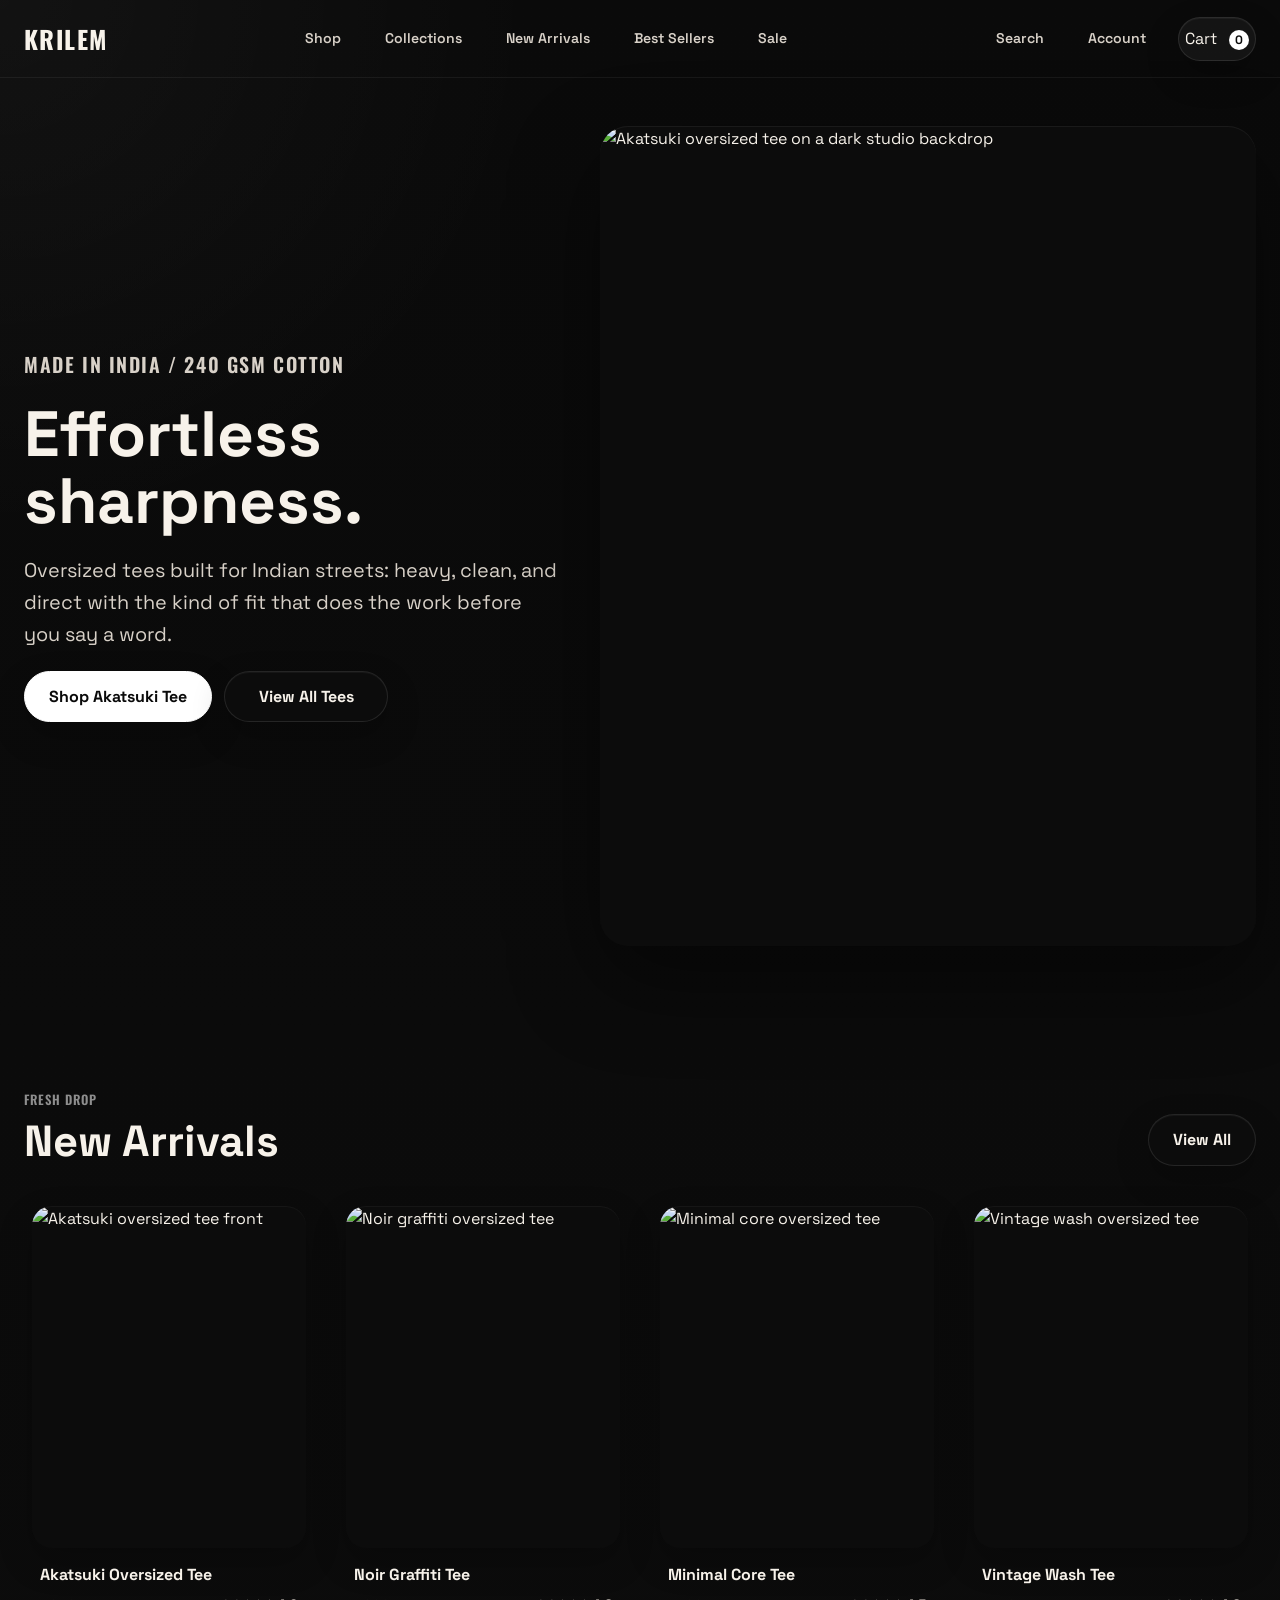
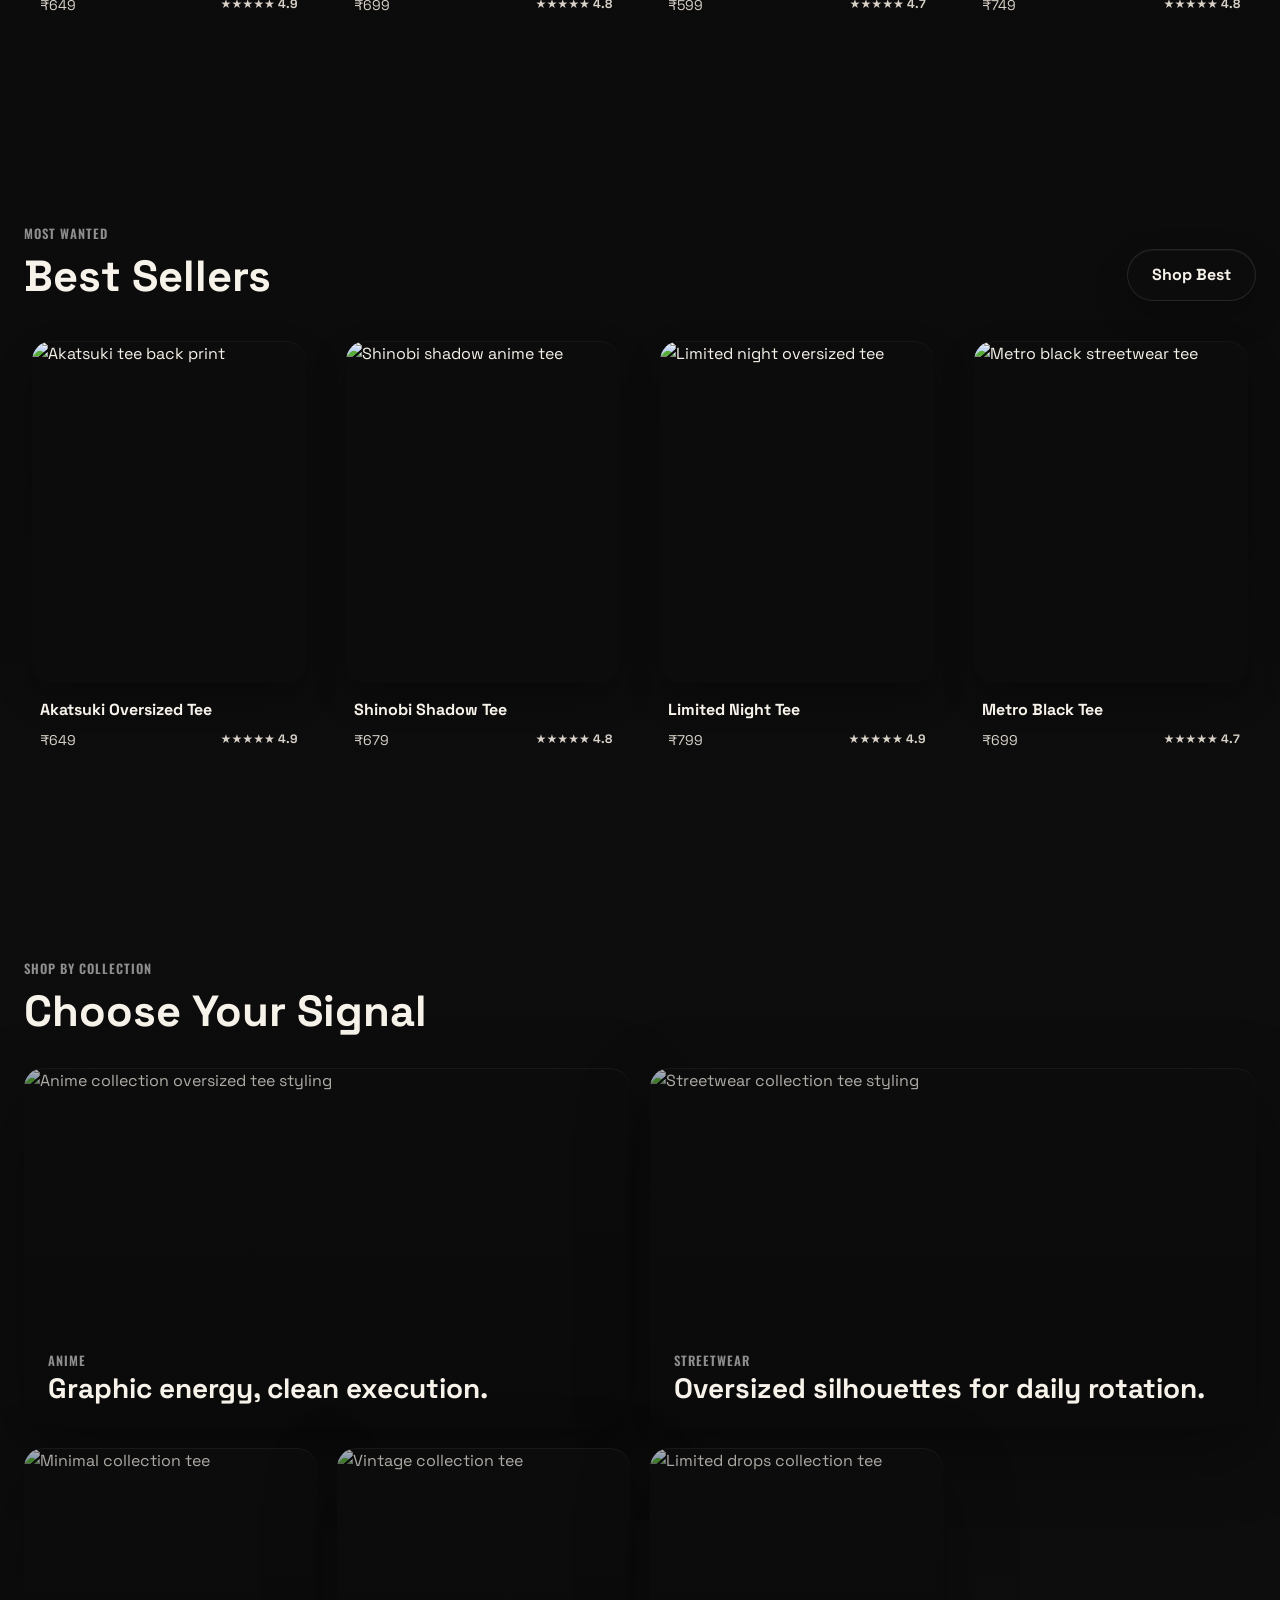
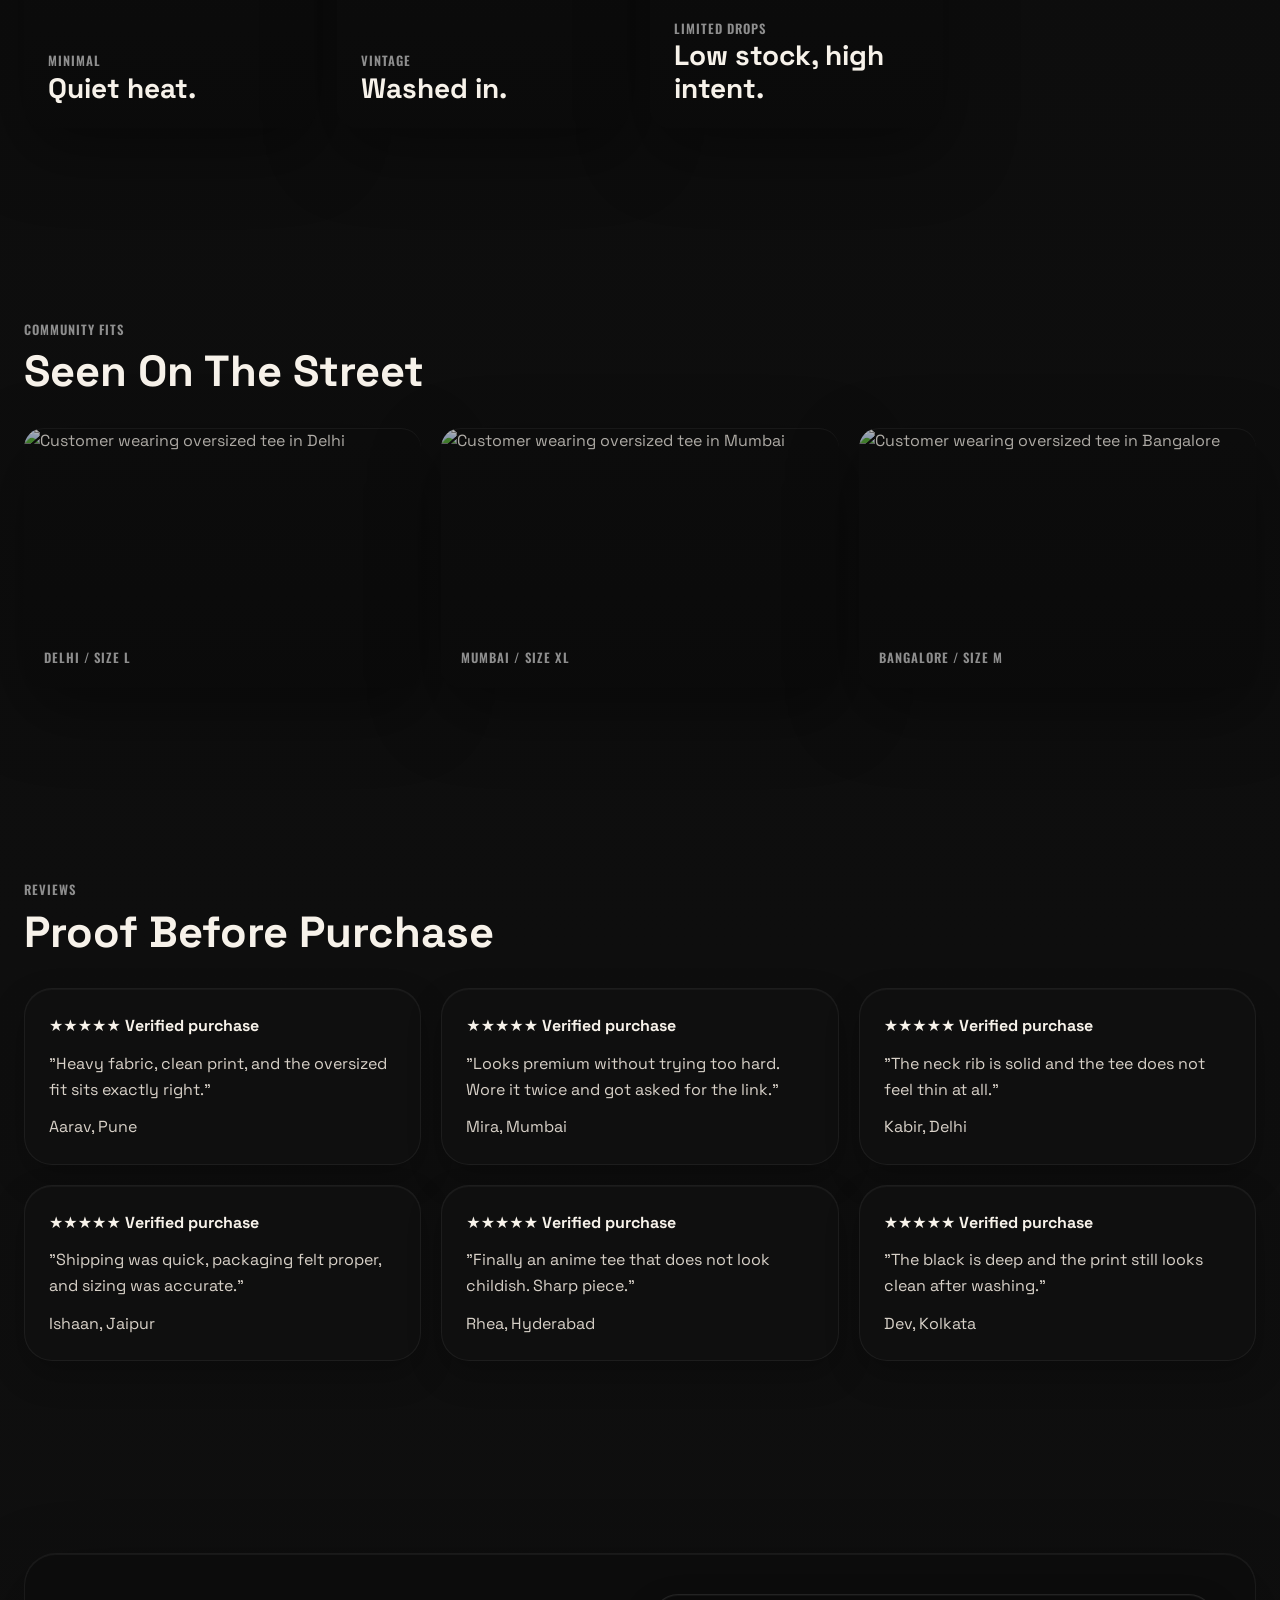
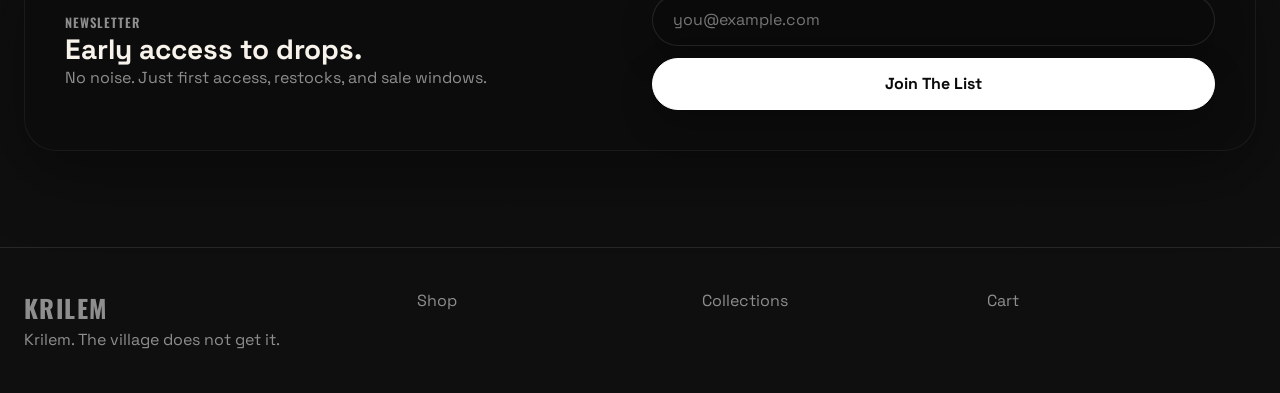
==== index.html @ 72d42f0e "first commit" ====
﻿<!DOCTYPE html>
<html lang="en">
<head>
  <meta charset="UTF-8">
  <meta name="viewport" content="width=device-width, initial-scale=1.0">
  <meta name="description" content="Krilem premium Indian streetwear oversized tees.">
  <title>Krilem | Dark Luxury Streetwear</title>
  <link rel="preconnect" href="https://fonts.googleapis.com">
  <link rel="preconnect" href="https://fonts.gstatic.com" crossorigin>
  <link href="https://fonts.googleapis.com/css2?family=DM+Mono:wght@400;500&family=Oswald:wght@500;600;700&family=Space+Grotesk:wght@400;500;600;700&display=swap" rel="stylesheet">
  <link rel="stylesheet" href="./css/tokens.css">
  <link rel="stylesheet" href="./css/base.css">
  <link rel="stylesheet" href="./css/components.css">
  <link rel="stylesheet" href="./css/pages/home.css">
</head>
<body>
  <a href="#main" class="sr-only">Skip to content</a>
  <header class="site-header" data-header>
    <div class="container nav-wrap">
      <a class="brand" href="./index.html" aria-label="Krilem home">Krilem</a>
      <nav class="nav-links" aria-label="Primary">
        <a class="nav-link" href="./shop.html">Shop</a>
        <a class="nav-link" href="./collections/anime.html">Collections</a>
        <a class="nav-link" href="./new-arrivals.html">New Arrivals</a>
        <a class="nav-link" href="./best-sellers.html">Best Sellers</a>
        <a class="nav-link" href="./sale.html">Sale</a>
      </nav>
      <div class="nav-actions">
        <a class="icon-link" href="./shop.html">Search</a>
        <a class="icon-link" href="./cart.html">Account</a>
        <button class="cart-button" type="button" data-open-cart>Cart <span class="cart-count" data-cart-count>0</span></button>
      </div>
      <button class="menu-toggle" type="button" data-menu-toggle aria-expanded="false" aria-label="Open menu">Menu</button>
    </div>
    <nav class="mobile-menu" data-mobile-menu aria-label="Mobile">
      <a class="nav-link" href="./shop.html">Shop</a>
      <a class="nav-link" href="./collections/anime.html">Collections</a>
      <a class="nav-link" href="./new-arrivals.html">New Arrivals</a>
      <a class="nav-link" href="./best-sellers.html">Best Sellers</a>
      <a class="nav-link" href="./sale.html">Sale</a>
      <a class="nav-link" href="./cart.html">Cart</a>
    </nav>
  </header>

  <main id="main">
    <section class="hero">
      <div class="container hero-grid reveal">
        <div class="hero-copy">
          <p class="section-kicker">Made in India / 240 GSM cotton</p>
          <h1>Effortless sharpness.</h1>
          <p>Oversized tees built for Indian streets: heavy, clean, and direct with the kind of fit that does the work before you say a word.</p>
          <div class="hero-actions">
            <a class="btn btn-primary" href="./product/akatsuki-oversized-tee.html">Shop Akatsuki Tee</a>
            <a class="btn btn-secondary" href="./shop.html">View All Tees</a>
          </div>
        </div>
        <a class="hero-media" href="./product/akatsuki-oversized-tee.html" aria-label="View Akatsuki oversized tee">
          <img src="https://picsum.photos/seed/akatsuki-oversized-hero/900/1125" alt="Akatsuki oversized tee on a dark studio backdrop" width="900" height="1125" loading="lazy">
        </a>
      </div>
    </section>

    <section class="section">
      <div class="container">
        <div class="section-head">
          <div>
            <p class="section-kicker">Fresh Drop</p>
            <h2 class="section-title">New Arrivals</h2>
          </div>
          <a class="btn btn-secondary" href="./new-arrivals.html">View All</a>
        </div>
        <div class="product-grid">
          <article class="product-card reveal">
            <a class="product-card__media" href="./product/akatsuki-oversized-tee.html"><img src="https://picsum.photos/seed/akatsuki-front/800/1000" alt="Akatsuki oversized tee front" width="800" height="1000" loading="lazy"></a>
            <div class="product-card__body"><h3>Akatsuki Oversized Tee</h3><div class="product-meta"><span>&#8377;649</span><span class="rating">&#9733;&#9733;&#9733;&#9733;&#9733; 4.9</span></div></div>
          </article>
          <article class="product-card reveal">
            <a class="product-card__media" href="./collections/streetwear.html"><img src="https://picsum.photos/seed/noir-graffiti-tee/800/1000" alt="Noir graffiti oversized tee" width="800" height="1000" loading="lazy"></a>
            <div class="product-card__body"><h3>Noir Graffiti Tee</h3><div class="product-meta"><span>&#8377;699</span><span class="rating">&#9733;&#9733;&#9733;&#9733;&#9733; 4.8</span></div></div>
          </article>
          <article class="product-card reveal">
            <a class="product-card__media" href="./collections/minimal.html"><img src="https://picsum.photos/seed/minimal-core-tee/800/1000" alt="Minimal core oversized tee" width="800" height="1000" loading="lazy"></a>
            <div class="product-card__body"><h3>Minimal Core Tee</h3><div class="product-meta"><span>&#8377;599</span><span class="rating">&#9733;&#9733;&#9733;&#9733;&#9733; 4.7</span></div></div>
          </article>
          <article class="product-card reveal">
            <a class="product-card__media" href="./collections/vintage.html"><img src="https://picsum.photos/seed/vintage-wash-tee/800/1000" alt="Vintage wash oversized tee" width="800" height="1000" loading="lazy"></a>
            <div class="product-card__body"><h3>Vintage Wash Tee</h3><div class="product-meta"><span>&#8377;749</span><span class="rating">&#9733;&#9733;&#9733;&#9733;&#9733; 4.8</span></div></div>
          </article>
        </div>
      </div>
    </section>

    <section class="section">
      <div class="container">
        <div class="section-head"><div><p class="section-kicker">Most Wanted</p><h2 class="section-title">Best Sellers</h2></div><a class="btn btn-secondary" href="./best-sellers.html">Shop Best</a></div>
        <div class="product-grid">
          <article class="product-card reveal"><a class="product-card__media" href="./product/akatsuki-oversized-tee.html"><img src="https://picsum.photos/seed/akatsuki-back/800/1000" alt="Akatsuki tee back print" width="800" height="1000" loading="lazy"></a><div class="product-card__body"><h3>Akatsuki Oversized Tee</h3><div class="product-meta"><span>&#8377;649</span><span class="rating">&#9733;&#9733;&#9733;&#9733;&#9733; 4.9</span></div></div></article>
          <article class="product-card reveal"><a class="product-card__media" href="./collections/anime.html"><img src="https://picsum.photos/seed/shinobi-shadow-tee/800/1000" alt="Shinobi shadow anime tee" width="800" height="1000" loading="lazy"></a><div class="product-card__body"><h3>Shinobi Shadow Tee</h3><div class="product-meta"><span>&#8377;679</span><span class="rating">&#9733;&#9733;&#9733;&#9733;&#9733; 4.8</span></div></div></article>
          <article class="product-card reveal"><a class="product-card__media" href="./collections/limited-drops.html"><img src="https://picsum.photos/seed/limited-night-tee/800/1000" alt="Limited night oversized tee" width="800" height="1000" loading="lazy"></a><div class="product-card__body"><h3>Limited Night Tee</h3><div class="product-meta"><span>&#8377;799</span><span class="rating">&#9733;&#9733;&#9733;&#9733;&#9733; 4.9</span></div></div></article>
          <article class="product-card reveal"><a class="product-card__media" href="./collections/streetwear.html"><img src="https://picsum.photos/seed/metro-black-tee/800/1000" alt="Metro black streetwear tee" width="800" height="1000" loading="lazy"></a><div class="product-card__body"><h3>Metro Black Tee</h3><div class="product-meta"><span>&#8377;699</span><span class="rating">&#9733;&#9733;&#9733;&#9733;&#9733; 4.7</span></div></div></article>
        </div>
      </div>
    </section>

    <section class="section">
      <div class="container">
        <div class="section-head"><div><p class="section-kicker">Shop By Collection</p><h2 class="section-title">Choose Your Signal</h2></div></div>
        <div class="bento-grid">
          <a class="bento-card bento-large reveal" href="./collections/anime.html"><img src="https://picsum.photos/seed/anime-streetwear-card/900/700" alt="Anime collection oversized tee styling" width="900" height="700" loading="lazy"><div class="bento-card__content"><p class="label">Anime</p><h3>Graphic energy, clean execution.</h3></div></a>
          <a class="bento-card bento-large reveal" href="./collections/streetwear.html"><img src="https://picsum.photos/seed/streetwear-card/900/700" alt="Streetwear collection tee styling" width="900" height="700" loading="lazy"><div class="bento-card__content"><p class="label">Streetwear</p><h3>Oversized silhouettes for daily rotation.</h3></div></a>
          <a class="bento-card reveal" href="./collections/minimal.html"><img src="https://picsum.photos/seed/minimal-card/600/600" alt="Minimal collection tee" width="600" height="600" loading="lazy"><div class="bento-card__content"><p class="label">Minimal</p><h3>Quiet heat.</h3></div></a>
          <a class="bento-card reveal" href="./collections/vintage.html"><img src="https://picsum.photos/seed/vintage-card/600/600" alt="Vintage collection tee" width="600" height="600" loading="lazy"><div class="bento-card__content"><p class="label">Vintage</p><h3>Washed in.</h3></div></a>
          <a class="bento-card reveal" href="./collections/limited-drops.html"><img src="https://picsum.photos/seed/limited-card/600/600" alt="Limited drops collection tee" width="600" height="600" loading="lazy"><div class="bento-card__content"><p class="label">Limited Drops</p><h3>Low stock, high intent.</h3></div></a>
        </div>
      </div>
    </section>

    <section class="section">
      <div class="container">
        <div class="section-head"><div><p class="section-kicker">Community Fits</p><h2 class="section-title">Seen On The Street</h2></div></div>
        <div class="community-grid">
          <article class="fit-card reveal"><img src="https://picsum.photos/seed/community-fit-delhi/700/900" alt="Customer wearing oversized tee in Delhi" width="700" height="900" loading="lazy"><div class="fit-card__content"><p class="label">Delhi / Size L</p></div></article>
          <article class="fit-card reveal"><img src="https://picsum.photos/seed/community-fit-mumbai/700/900" alt="Customer wearing oversized tee in Mumbai" width="700" height="900" loading="lazy"><div class="fit-card__content"><p class="label">Mumbai / Size XL</p></div></article>
          <article class="fit-card reveal"><img src="https://picsum.photos/seed/community-fit-bangalore/700/900" alt="Customer wearing oversized tee in Bangalore" width="700" height="900" loading="lazy"><div class="fit-card__content"><p class="label">Bangalore / Size M</p></div></article>
        </div>
      </div>
    </section>

    <section class="section">
      <div class="container">
        <div class="section-head"><div><p class="section-kicker">Reviews</p><h2 class="section-title">Proof Before Purchase</h2></div></div>
        <div class="review-grid">
          <article class="review-card reveal"><strong>&#9733;&#9733;&#9733;&#9733;&#9733; Verified purchase</strong><p>"Heavy fabric, clean print, and the oversized fit sits exactly right."</p><p class="muted">Aarav, Pune</p></article>
          <article class="review-card reveal"><strong>&#9733;&#9733;&#9733;&#9733;&#9733; Verified purchase</strong><p>"Looks premium without trying too hard. Wore it twice and got asked for the link."</p><p class="muted">Mira, Mumbai</p></article>
          <article class="review-card reveal"><strong>&#9733;&#9733;&#9733;&#9733;&#9733; Verified purchase</strong><p>"The neck rib is solid and the tee does not feel thin at all."</p><p class="muted">Kabir, Delhi</p></article>
          <article class="review-card reveal"><strong>&#9733;&#9733;&#9733;&#9733;&#9733; Verified purchase</strong><p>"Shipping was quick, packaging felt proper, and sizing was accurate."</p><p class="muted">Ishaan, Jaipur</p></article>
          <article class="review-card reveal"><strong>&#9733;&#9733;&#9733;&#9733;&#9733; Verified purchase</strong><p>"Finally an anime tee that does not look childish. Sharp piece."</p><p class="muted">Rhea, Hyderabad</p></article>
          <article class="review-card reveal"><strong>&#9733;&#9733;&#9733;&#9733;&#9733; Verified purchase</strong><p>"The black is deep and the print still looks clean after washing."</p><p class="muted">Dev, Kolkata</p></article>
        </div>
      </div>
    </section>

    <section class="section">
      <div class="container">
        <div class="newsletter reveal">
          <div><p class="section-kicker">Newsletter</p><h2>Early access to drops.</h2><p class="muted">No noise. Just first access, restocks, and sale windows.</p></div>
          <form class="newsletter-form"><label class="sr-only" for="email">Email</label><input id="email" type="email" placeholder="you@example.com" required><button class="btn btn-primary" type="submit">Join The List</button></form>
        </div>
      </div>
    </section>
  </main>

  <aside class="cart-drawer" data-cart-drawer aria-label="Cart drawer">
    <div class="cart-backdrop" data-cart-backdrop></div>
    <div class="drawer-panel">
      <div class="drawer-head"><h2>Your Cart</h2><button class="drawer-close" type="button" data-close-cart aria-label="Close cart">Close</button></div>
      <div class="cart-items" data-cart-items></div>
      <div class="drawer-foot"><div class="subtotal"><span>Subtotal</span><span data-cart-total>&#8377;0</span></div><a class="btn btn-primary" href="./cart.html">Checkout</a></div>
    </div>
  </aside>

  <footer class="site-footer">
    <div class="container footer-grid">
      <div><a class="brand" href="./index.html">Krilem</a><p>Krilem. The village does not get it.</p></div>
      <a href="./shop.html">Shop</a><a href="./collections/anime.html">Collections</a><a href="./cart.html">Cart</a>
    </div>
  </footer>
  <script src="./js/cart.js"></script>
  <script src="./js/nav.js"></script>
  <script src="./js/animations.js"></script>
</body>
</html>
---- css/tokens.css ----
:root {
  --bg: #0a0a0a;
  --bg-soft: #0f0f0f;
  --bg-elevated: #0c0c0c;
  --bg-modal: #101010;
  --panel: rgba(255,255,255,0.045);
  --glass-highlight: rgba(255,255,255,0.075);
  --line: rgba(255,255,255,0.10);
  --line-strong: rgba(255,255,255,0.18);
  --text: #f7f2ea;
  --text-soft: #d8d1c8;
  --text-dim: #8e8e8e;
  --accent: #ffffff;
  --danger: #ef6b6b;
  --danger-soft: rgba(239,107,107,0.08);
  --danger-glow: rgba(239,107,107,0.28);
  --success: #79e39f;
  --shadow-sm: 0 14px 34px rgba(0,0,0,0.24), 0 1px 0 rgba(255,255,255,0.04) inset;
  --shadow-md: 0 24px 70px rgba(0,0,0,0.36), 0 1px 0 rgba(255,255,255,0.05) inset;
  --shadow-lg: 0 34px 90px rgba(0,0,0,0.48), 0 1px 0 rgba(255,255,255,0.06) inset;
  --shadow-glow: 0 0 0 1px rgba(255,255,255,0.14), 0 18px 54px rgba(255,255,255,0.12), 0 0 34px rgba(239,107,107,0.18);
  --max: 1280px;
  --header-h: 78px;
  --ease: 320ms cubic-bezier(0.22, 1, 0.36, 1);
  --ease-fast: 200ms cubic-bezier(0.22, 1, 0.36, 1);
  --r-sm: 16px;
  --r-md: 20px;
  --r-lg: 24px;
  --r-xl: 28px;
  --r-2xl: 32px;
  --r-pill: 999px;
  --safe-bottom: env(safe-area-inset-bottom, 0px);
  --space-1: 4px;
  --space-2: 8px;
  --space-3: 12px;
  --space-4: 16px;
  --space-5: 20px;
  --space-6: 24px;
  --space-8: 32px;
  --space-10: 40px;
  --space-12: 48px;
  --space-16: 64px;
  --space-20: 80px;
  --space-24: 96px;
  --space-28: 112px;
  --space-32: 128px;
  --fs-display: clamp(2.7rem, 5vw, 4.8rem);
  --fs-section: clamp(2rem, 3.4vw, 3.3rem);
  --fs-sub: clamp(1.95rem, 3vw, 2.6rem);
  --fs-card: clamp(1.28rem, 5.2vw, 1.75rem);
  --fs-sm-heading: clamp(1.05rem, 4.6vw, 1.35rem);
  --fs-body-lg: clamp(1.1rem, 2vw, 1.24rem);
  --fs-body: clamp(0.9rem, 1.3vw, 1rem);
  --fs-body-sm: clamp(0.82rem, 1.1vw, 0.88rem);
  --fs-caption: clamp(0.68rem, 1vw, 0.76rem);
  --fs-label: clamp(0.72rem, 1vw, 0.85rem);
  --fs-price: clamp(1.5rem, 2.6vw, 1.9rem);
  --font-body: "Space Grotesk", system-ui, sans-serif;
  --font-display: "Oswald", Impact, sans-serif;
  --font-mono: "DM Mono", ui-monospace, monospace;
}

@media (max-width: 1024px) {
  :root {
    --header-h: 70px;
  }
}
---- css/base.css ----
*,
*::before,
*::after {
  box-sizing: border-box;
}

html {
  scroll-behavior: smooth;
  background: var(--bg);
}

body {
  margin: 0;
  min-width: 320px;
  background:
    radial-gradient(circle at top left, rgba(255,255,255,0.035), transparent 34rem),
    linear-gradient(180deg, var(--bg), var(--bg-soft));
  color: var(--text);
  font-family: var(--font-body);
  font-size: var(--fs-body);
  line-height: 1.6;
}

body::before {
  content: "";
  position: fixed;
  inset: 0;
  z-index: -1;
  pointer-events: none;
  opacity: 0.18;
  background:
    radial-gradient(circle at 20% 0%, rgba(255,255,255,0.05), transparent 22rem),
    radial-gradient(circle at 85% 10%, rgba(239,107,107,0.035), transparent 18rem);
}

body.nav-open,
body.cart-open,
body.modal-open {
  overflow: hidden;
}

img,
picture {
  display: block;
  max-width: 100%;
}

button,
input,
select,
textarea {
  font: inherit;
}

button {
  cursor: pointer;
}

a {
  color: inherit;
  text-decoration: none;
}

h1,
h2,
h3,
p {
  margin: 0;
}

main {
  min-height: 100vh;
  animation: page-in var(--ease);
}

.container {
  width: min(100% - (var(--space-4) * 2), var(--max));
  margin-inline: auto;
}

.section {
  padding-block: var(--space-20);
}

.section-tight {
  padding-block: var(--space-12);
}

.section-kicker,
.label {
  font-family: var(--font-display);
  font-size: var(--fs-label);
  font-weight: 600;
  letter-spacing: 0.08em;
  text-transform: uppercase;
  color: var(--text-dim);
}

.section-title {
  margin-top: var(--space-2);
  font-size: var(--fs-section);
  line-height: 1.1;
  font-weight: 800;
}

.section-head {
  display: flex;
  align-items: end;
  justify-content: space-between;
  gap: var(--space-4);
  margin-bottom: var(--space-8);
}

.muted {
  color: var(--text-dim);
}

.sr-only {
  position: absolute;
  width: 1px;
  height: 1px;
  padding: 0;
  margin: -1px;
  overflow: hidden;
  clip: rect(0, 0, 0, 0);
  white-space: nowrap;
  border: 0;
}

.sr-only:focus {
  position: fixed;
  inset: var(--space-4) auto auto var(--space-4);
  z-index: 9999;
  width: auto;
  height: auto;
  padding: var(--space-3) var(--space-4);
  clip: auto;
  background: var(--accent);
  color: var(--bg);
  border-radius: var(--r-pill);
}

:focus-visible {
  outline: 0;
  box-shadow: 0 0 0 var(--space-1) var(--danger-glow);
}

.reveal {
  opacity: 0;
  transform: translateY(var(--space-6));
  transition: opacity var(--ease), transform var(--ease);
}

.reveal.revealed {
  opacity: 1;
  transform: translateY(0);
}

.surface-section {
  border: 1px solid rgba(255,255,255,0.055);
  border-radius: var(--r-2xl);
  background: rgba(255,255,255,0.018);
  box-shadow: var(--shadow-sm);
}

@media (min-width: 768px) {
  .container {
    width: min(100% - (var(--space-6) * 2), var(--max));
  }

  .section {
    padding-block: var(--space-24);
  }
}

@media (prefers-reduced-motion: reduce) {
  *,
  *::before,
  *::after {
    animation-duration: 1ms !important;
    animation-iteration-count: 1 !important;
    scroll-behavior: auto !important;
    transition-duration: 1ms !important;
  }
}

@keyframes page-in {
  from {
    opacity: 0;
    transform: translateY(var(--space-3));
  }

  to {
    opacity: 1;
    transform: translateY(0);
  }
}
---- css/components.css ----
.site-header {
  position: sticky;
  top: 0;
  z-index: 80;
  height: var(--header-h);
  border-bottom: 1px solid rgba(255,255,255,0.06);
  background: transparent;
  backdrop-filter: blur(0);
  transition: background-color var(--ease), backdrop-filter var(--ease);
}

.site-header.is-scrolled,
.site-header.nav-open {
  background: rgba(10,10,10,0.88);
  backdrop-filter: blur(16px);
}

.nav-wrap {
  display: flex;
  align-items: center;
  justify-content: space-between;
  height: 100%;
  gap: var(--space-4);
}

.brand {
  font-family: var(--font-display);
  font-size: clamp(1.2rem, 2vw, 1.55rem);
  font-weight: 700;
  letter-spacing: 0.06em;
  text-transform: uppercase;
}

.nav-links,
.nav-actions {
  display: none;
  align-items: center;
  gap: var(--space-5);
}

.nav-link,
.icon-link {
  min-height: 44px;
  display: inline-flex;
  align-items: center;
  color: var(--text-soft);
  font-size: var(--fs-body-sm);
  font-weight: 600;
  border-radius: var(--r-pill);
  padding-inline: var(--space-3);
  transition: color var(--ease), background-color var(--ease), transform var(--ease);
}

.nav-link:hover,
.icon-link:hover {
  background: var(--panel);
  color: var(--text);
  transform: translateY(calc(var(--space-1) * -1));
}

.cart-button,
.menu-toggle,
.drawer-close,
.modal-close {
  min-width: 44px;
  min-height: 44px;
  border: 1px solid var(--line);
  border-radius: var(--r-pill);
  background: var(--panel);
  color: var(--text);
  box-shadow: var(--shadow-sm);
  transition: transform var(--ease), border-color var(--ease), background-color var(--ease), box-shadow var(--ease);
}

.cart-button:hover,
.menu-toggle:hover,
.drawer-close:hover,
.modal-close:hover {
  border-color: var(--line-strong);
  background: var(--glass-highlight);
  box-shadow: var(--shadow-md);
  transform: translateY(calc(var(--space-1) * -1));
}

.cart-count {
  display: inline-grid;
  place-items: center;
  min-width: var(--space-5);
  min-height: var(--space-5);
  margin-left: var(--space-2);
  border-radius: var(--r-pill);
  background: var(--accent);
  color: var(--bg);
  font-size: var(--fs-caption);
  font-weight: 800;
}

.mobile-menu {
  position: fixed;
  inset: var(--header-h) var(--space-4) auto;
  display: grid;
  gap: var(--space-2);
  padding: var(--space-4);
  border: 1px solid var(--line);
  border-radius: var(--r-xl);
  background: rgba(16,16,16,0.92);
  backdrop-filter: blur(18px);
  box-shadow: var(--shadow-md);
  opacity: 0;
  pointer-events: none;
  transform: translateY(calc(var(--space-3) * -1));
  transition: opacity var(--ease), transform var(--ease);
}

.mobile-menu.is-open {
  opacity: 1;
  pointer-events: auto;
  transform: translateY(0);
}

.btn {
  min-height: 48px;
  display: inline-flex;
  align-items: center;
  justify-content: center;
  gap: var(--space-2);
  border: 1px solid var(--line);
  border-radius: var(--r-pill);
  padding: var(--space-3) var(--space-6);
  background: transparent;
  color: var(--text);
  font-weight: 800;
  box-shadow: var(--shadow-sm);
  transition: transform var(--ease), background-color var(--ease), border-color var(--ease), color var(--ease), box-shadow var(--ease), opacity var(--ease);
}

.btn:hover {
  transform: translateY(calc(var(--space-1) * -1)) scale(1.015);
  border-color: var(--line-strong);
  box-shadow: var(--shadow-md);
}

.btn:active {
  transform: scale(0.98);
}

.btn-primary {
  width: 100%;
  border-color: var(--accent);
  background: var(--accent);
  color: var(--bg);
}

.btn-buy {
  position: relative;
  min-height: 56px;
  isolation: isolate;
  font-size: clamp(0.95rem, 1.3vw, 1.08rem);
  font-weight: 700;
  letter-spacing: 0.1em;
  text-transform: uppercase;
  border-color: #fff;
  background: #fff;
  color: #0a0a0a;
  box-shadow: none;
  animation: none;
  transition: background-color var(--ease), transform var(--ease), box-shadow var(--ease);
}

.btn-buy:hover {
  background: #e8e8e8;
  border-color: #e8e8e8;
  box-shadow: 0 8px 30px rgba(255, 255, 255, 0.15);
}

.btn-buy:active {
  background: #d4d4d4;
  transform: scale(0.98);
}

.btn-buy::before {
  display: none;
}

.btn-buy:hover::before {
  display: none;
}

.btn-subtle {
  border-color: var(--line);
  background: rgba(255,255,255,0.035);
  color: var(--text-soft);
}

.btn-secondary {
  background: var(--bg-elevated);
}

.btn.is-loading {
  opacity: 0.78;
  pointer-events: none;
}

@keyframes cta-pulse {
  0%,
  74%,
  100% {
    transform: translateY(0);
    box-shadow: var(--shadow-glow);
  }

  82% {
    transform: translateY(calc(var(--space-1) * -1)) scale(1.018);
    box-shadow: 0 0 0 1px rgba(255,255,255,0.20), 0 22px 64px rgba(255,255,255,0.16), 0 0 44px rgba(239,107,107,0.24);
  }
}

.product-grid {
  display: grid;
  grid-template-columns: repeat(2, minmax(0, 1fr));
  gap: var(--space-5);
}

.product-card {
  display: grid;
  gap: var(--space-4);
  padding: var(--space-2);
  border-radius: var(--r-xl);
  transition: transform var(--ease), box-shadow var(--ease), background-color var(--ease);
}

.product-card:hover {
  background: rgba(255,255,255,0.018);
  box-shadow: var(--shadow-sm);
  transform: translateY(calc(var(--space-1) * -1));
}

.product-card__media {
  overflow: hidden;
  aspect-ratio: 4 / 5;
  border-radius: var(--r-md);
  background: var(--bg-elevated);
  box-shadow: var(--shadow-sm);
}

.product-card__media img {
  width: 100%;
  height: 100%;
  object-fit: cover;
  transition: transform var(--ease);
}

.product-card:hover .product-card__media img {
  transform: scale(1.05);
}

.product-card__body {
  display: grid;
  gap: var(--space-2);
  padding-inline: var(--space-2);
  padding-bottom: var(--space-2);
}

.product-card h3 {
  font-size: var(--fs-body);
  line-height: 1.35;
  font-weight: 700;
}

.product-meta {
  display: flex;
  align-items: center;
  justify-content: space-between;
  gap: var(--space-3);
  color: var(--text-soft);
  font-size: var(--fs-body-sm);
}

.rating {
  color: var(--text-soft);
  font-size: var(--fs-caption);
  font-weight: 700;
}

.badge {
  display: inline-flex;
  align-items: center;
  gap: var(--space-2);
  width: fit-content;
  min-height: var(--space-8);
  padding: var(--space-1) var(--space-3);
  border-radius: var(--r-pill);
  font-size: var(--fs-caption);
  font-weight: 800;
}

.discount-badge,
.stock-badge {
  background: var(--danger-soft);
  color: var(--danger);
}

.stock-dot {
  width: var(--space-2);
  height: var(--space-2);
  border-radius: var(--r-pill);
  background: var(--danger);
  box-shadow: 0 0 0 0 var(--danger-glow);
  animation: pulse 1.5s infinite;
}

@keyframes pulse {
  70% {
    box-shadow: 0 0 0 var(--space-3) rgba(239,107,107,0);
  }
}

.trust-row {
  display: flex;
  flex-wrap: wrap;
  gap: var(--space-3);
}

.trust-chip {
  min-height: auto;
  display: inline-flex;
  align-items: center;
  padding: var(--space-2) var(--space-3);
  border-radius: var(--r-pill);
  background: transparent;
  box-shadow: none;
  color: var(--text-dim);
  font-size: var(--fs-caption);
  font-weight: 500;
  text-align: left;
  border: 1px solid var(--line);
}

.review-grid {
  display: grid;
  gap: var(--space-5);
}

.review-card {
  padding: var(--space-6);
  border: 1px solid rgba(255,255,255,0.06);
  border-radius: var(--r-xl);
  background: var(--bg-soft);
  box-shadow: var(--shadow-sm);
  transition: transform var(--ease), border-color var(--ease), box-shadow var(--ease);
}

.review-card:hover {
  border-color: var(--line-strong);
  box-shadow: var(--shadow-md);
  transform: translateY(calc(var(--space-1) * -1));
}

.review-card p {
  margin-top: var(--space-3);
  color: var(--text-soft);
}

.review-card strong {
  display: flex;
  align-items: center;
  gap: var(--space-3);
}

.review-avatar {
  width: 38px;
  height: 38px;
  flex: 0 0 auto;
  display: inline-grid;
  place-items: center;
  border-radius: var(--r-pill);
  background: rgba(255,255,255,0.10);
  color: var(--text);
  font-family: var(--font-mono);
  font-size: var(--fs-caption);
}

.accordion {
  border-top: 1px solid var(--line);
}

.accordion-item {
  border-bottom: 1px solid var(--line);
}

.accordion-trigger {
  width: 100%;
  min-height: 64px;
  display: flex;
  align-items: center;
  justify-content: space-between;
  padding: var(--space-4) 0;
  border: 0;
  background: transparent;
  color: var(--text);
  font-size: var(--fs-sm-heading);
  font-weight: 700;
  text-align: left;
}

.accordion-icon {
  transition: transform var(--ease);
}

.accordion-item.open .accordion-icon {
  transform: rotate(45deg);
}

.accordion-panel {
  display: grid;
  grid-template-rows: 0fr;
  transition: grid-template-rows var(--ease);
}

.accordion-item.open .accordion-panel {
  grid-template-rows: 1fr;
}

.accordion-panel > div {
  overflow: hidden;
}

.panel-card {
  margin-bottom: var(--space-5);
  padding: var(--space-6);
  border-radius: var(--r-xl);
  background: var(--bg-soft);
  color: var(--text-soft);
  box-shadow: var(--shadow-sm);
}

.modal,
.cart-drawer {
  position: fixed;
  inset: 0;
  z-index: 120;
  opacity: 0;
  pointer-events: none;
  transition: opacity var(--ease);
}

.modal.is-open,
.cart-drawer.is-open {
  opacity: 1;
  pointer-events: auto;
}

.modal-backdrop,
.cart-backdrop {
  position: absolute;
  inset: 0;
  background: rgba(0,0,0,0.72);
  backdrop-filter: blur(8px);
}

.modal-panel {
  position: absolute;
  inset: auto var(--space-4) var(--space-4);
  max-height: calc(100vh - var(--space-8));
  overflow: auto;
  padding: var(--space-6);
  border: 1px solid var(--line);
  border-radius: var(--r-2xl);
  background: rgba(16,16,16,0.96);
  box-shadow: var(--shadow-lg);
  transform: translateY(var(--space-6));
  transition: transform var(--ease);
}

.modal.is-open .modal-panel {
  transform: translateY(0);
}

.modal-head,
.drawer-head {
  display: flex;
  align-items: center;
  justify-content: space-between;
  gap: var(--space-4);
  margin-bottom: var(--space-5);
}

.size-table {
  width: 100%;
  border-collapse: collapse;
  color: var(--text-soft);
}

.size-table th,
.size-table td {
  padding: var(--space-3);
  border-bottom: 1px solid var(--line);
  text-align: left;
}

.drawer-panel {
  position: absolute;
  top: 0;
  right: 0;
  width: min(100%, 460px);
  height: 100%;
  display: grid;
  grid-template-rows: auto 1fr auto;
  padding: var(--space-6);
  border-left: 1px solid var(--line);
  background: rgba(16,16,16,0.96);
  backdrop-filter: blur(18px);
  box-shadow: var(--shadow-lg);
  transform: translateX(100%);
  transition: transform var(--ease);
}

.cart-drawer.is-open .drawer-panel {
  transform: translateX(0);
}

.cart-items {
  display: grid;
  align-content: start;
  gap: var(--space-4);
  overflow: auto;
}

.cart-line {
  display: grid;
  grid-template-columns: 64px 1fr auto;
  gap: var(--space-4);
  align-items: center;
  padding: var(--space-3);
  border: 1px solid rgba(255,255,255,0.055);
  border-radius: var(--r-lg);
  background: rgba(255,255,255,0.025);
}

.cart-line img {
  width: 64px;
  height: 80px;
  object-fit: cover;
  border-radius: var(--r-lg);
}

.drawer-foot {
  display: grid;
  gap: var(--space-4);
  padding-top: var(--space-4);
  border-top: 1px solid var(--line);
}

.drawer-foot .btn-primary {
  min-height: 56px;
  box-shadow: var(--shadow-glow);
}

.subtotal {
  display: flex;
  justify-content: space-between;
  font-weight: 800;
}

.site-footer {
  padding-block: var(--space-10);
  border-top: 1px solid var(--line);
  color: var(--text-dim);
}

.scroll-progress {
  position: fixed;
  top: 0;
  left: 0;
  right: 0;
  z-index: 140;
  height: 2px;
  background: transparent;
}

.scroll-progress span {
  display: block;
  width: 0;
  height: 100%;
  background: var(--accent);
  box-shadow: 0 0 18px rgba(255,255,255,0.38);
}

.whatsapp-float {
  position: fixed;
  right: var(--space-4);
  bottom: calc(var(--space-5) + var(--safe-bottom));
  z-index: 75;
  display: inline-flex;
  align-items: center;
  justify-content: center;
  min-height: 50px;
  padding-inline: var(--space-4);
  border: 1px solid var(--line);
  border-radius: var(--r-pill);
  background: rgba(16,16,16,0.86);
  backdrop-filter: blur(16px);
  box-shadow: var(--shadow-md);
  color: var(--text);
  font-size: var(--fs-body-sm);
  font-weight: 800;
  transition: transform var(--ease), box-shadow var(--ease);
}

.whatsapp-float:hover {
  transform: translateY(calc(var(--space-1) * -1));
  box-shadow: var(--shadow-lg);
}

.skeleton {
  min-height: var(--space-6);
  overflow: hidden;
  border-radius: var(--r-xl);
  background: linear-gradient(90deg, rgba(255,255,255,0.04), rgba(255,255,255,0.10), rgba(255,255,255,0.04));
  background-size: 220% 100%;
  animation: skeleton-shimmer 1.2s linear infinite;
}

@keyframes skeleton-shimmer {
  to {
    background-position: -220% 0;
  }
}

.footer-grid {
  display: grid;
  gap: var(--space-4);
}

@media (min-width: 768px) {
  .product-grid {
    grid-template-columns: repeat(3, minmax(0, 1fr));
    gap: var(--space-6);
  }

  .review-grid {
    grid-template-columns: repeat(3, 1fr);
  }

  .modal-panel {
    inset: 50% auto auto 50%;
    width: min(620px, calc(100% - var(--space-8)));
    transform: translate(-50%, calc(-50% + var(--space-6)));
  }

  .modal.is-open .modal-panel {
    transform: translate(-50%, -50%);
  }

  .footer-grid {
    grid-template-columns: 1.4fr repeat(3, 1fr);
  }
}

@media (min-width: 1024px) {
  .menu-toggle,
  .mobile-menu {
    display: none;
  }

  .nav-links,
  .nav-actions {
    display: flex;
  }

  .product-grid {
    grid-template-columns: repeat(4, minmax(0, 1fr));
  }
}
---- css/pages/home.css ----
.hero {
  min-height: calc(100vh - var(--header-h));
  display: grid;
  align-items: center;
  padding-block: var(--space-12);
}

.hero-grid {
  display: grid;
  gap: var(--space-10);
}

.hero-copy {
  display: grid;
  gap: var(--space-5);
}

.hero h1 {
  max-width: 11ch;
  font-size: var(--fs-display);
  line-height: 1.05;
  font-weight: 800;
}

.hero p {
  max-width: 56ch;
  color: var(--text-soft);
  font-size: var(--fs-body-lg);
}

.hero-actions {
  display: flex;
  flex-wrap: wrap;
  gap: var(--space-3);
}

.hero-actions .btn {
  width: auto;
  min-width: 164px;
}

.hero-media {
  position: relative;
  overflow: hidden;
  aspect-ratio: 4 / 5;
  border-radius: var(--r-xl);
  background: var(--bg-elevated);
  box-shadow: var(--shadow-lg);
}

.hero-media img {
  width: 100%;
  height: 100%;
  object-fit: cover;
  transition: transform var(--ease);
}

.hero-media:hover img {
  transform: scale(1.035);
}

.bento-grid {
  display: grid;
  gap: var(--space-5);
}

.bento-card {
  min-height: 220px;
  position: relative;
  overflow: hidden;
  display: flex;
  align-items: end;
  padding: var(--space-6);
  border-radius: var(--r-md);
  background: var(--bg-elevated);
  box-shadow: var(--shadow-md);
  transition: transform var(--ease), box-shadow var(--ease);
}

.bento-card:hover,
.fit-card:hover {
  box-shadow: var(--shadow-lg);
  transform: translateY(calc(var(--space-1) * -1));
}

.bento-card img,
.fit-card img {
  position: absolute;
  inset: 0;
  width: 100%;
  height: 100%;
  object-fit: cover;
  opacity: 0.72;
  transition: transform var(--ease);
}

.bento-card:hover img,
.fit-card:hover img {
  transform: scale(1.05);
}

.bento-card::after,
.fit-card::after {
  content: "";
  position: absolute;
  inset: 0;
  background: linear-gradient(180deg, transparent, rgba(10,10,10,0.78));
}

.bento-card__content,
.fit-card__content {
  position: relative;
  z-index: 1;
}

.bento-card h3,
.newsletter h2 {
  font-size: var(--fs-card);
  line-height: 1.15;
}

.community-grid {
  display: grid;
  gap: var(--space-5);
}

.fit-card {
  min-height: 260px;
  position: relative;
  overflow: hidden;
  display: flex;
  align-items: end;
  padding: var(--space-5);
  border-radius: var(--r-md);
  background: var(--bg-elevated);
  box-shadow: var(--shadow-md);
  transition: transform var(--ease), box-shadow var(--ease);
}

.newsletter {
  display: grid;
  gap: var(--space-6);
  padding: var(--space-10);
  border: 1px solid rgba(255,255,255,0.06);
  border-radius: var(--r-2xl);
  background: var(--bg-elevated);
  box-shadow: var(--shadow-md);
}

.newsletter-form {
  display: grid;
  gap: var(--space-3);
}

.newsletter-form input {
  min-height: 52px;
  width: 100%;
  border: 1px solid var(--line);
  border-radius: var(--r-pill);
  padding-inline: var(--space-5);
  background: var(--bg);
  color: var(--text);
  box-shadow: var(--shadow-sm);
  transition: border-color var(--ease), box-shadow var(--ease), background-color var(--ease);
}

.newsletter-form input:focus {
  border-color: var(--line-strong);
  background: var(--bg-soft);
  box-shadow: var(--shadow-md);
}

@media (min-width: 768px) {
  .hero-grid {
    grid-template-columns: 0.9fr 1.1fr;
    align-items: center;
  }

  .bento-grid {
    grid-template-columns: repeat(4, 1fr);
  }

  .bento-card {
    min-height: 280px;
  }

  .bento-large {
    grid-column: span 2;
    min-height: 360px;
  }

  .community-grid {
    grid-template-columns: repeat(3, 1fr);
  }

  .newsletter {
    grid-template-columns: 1fr 1fr;
    align-items: center;
  }
}
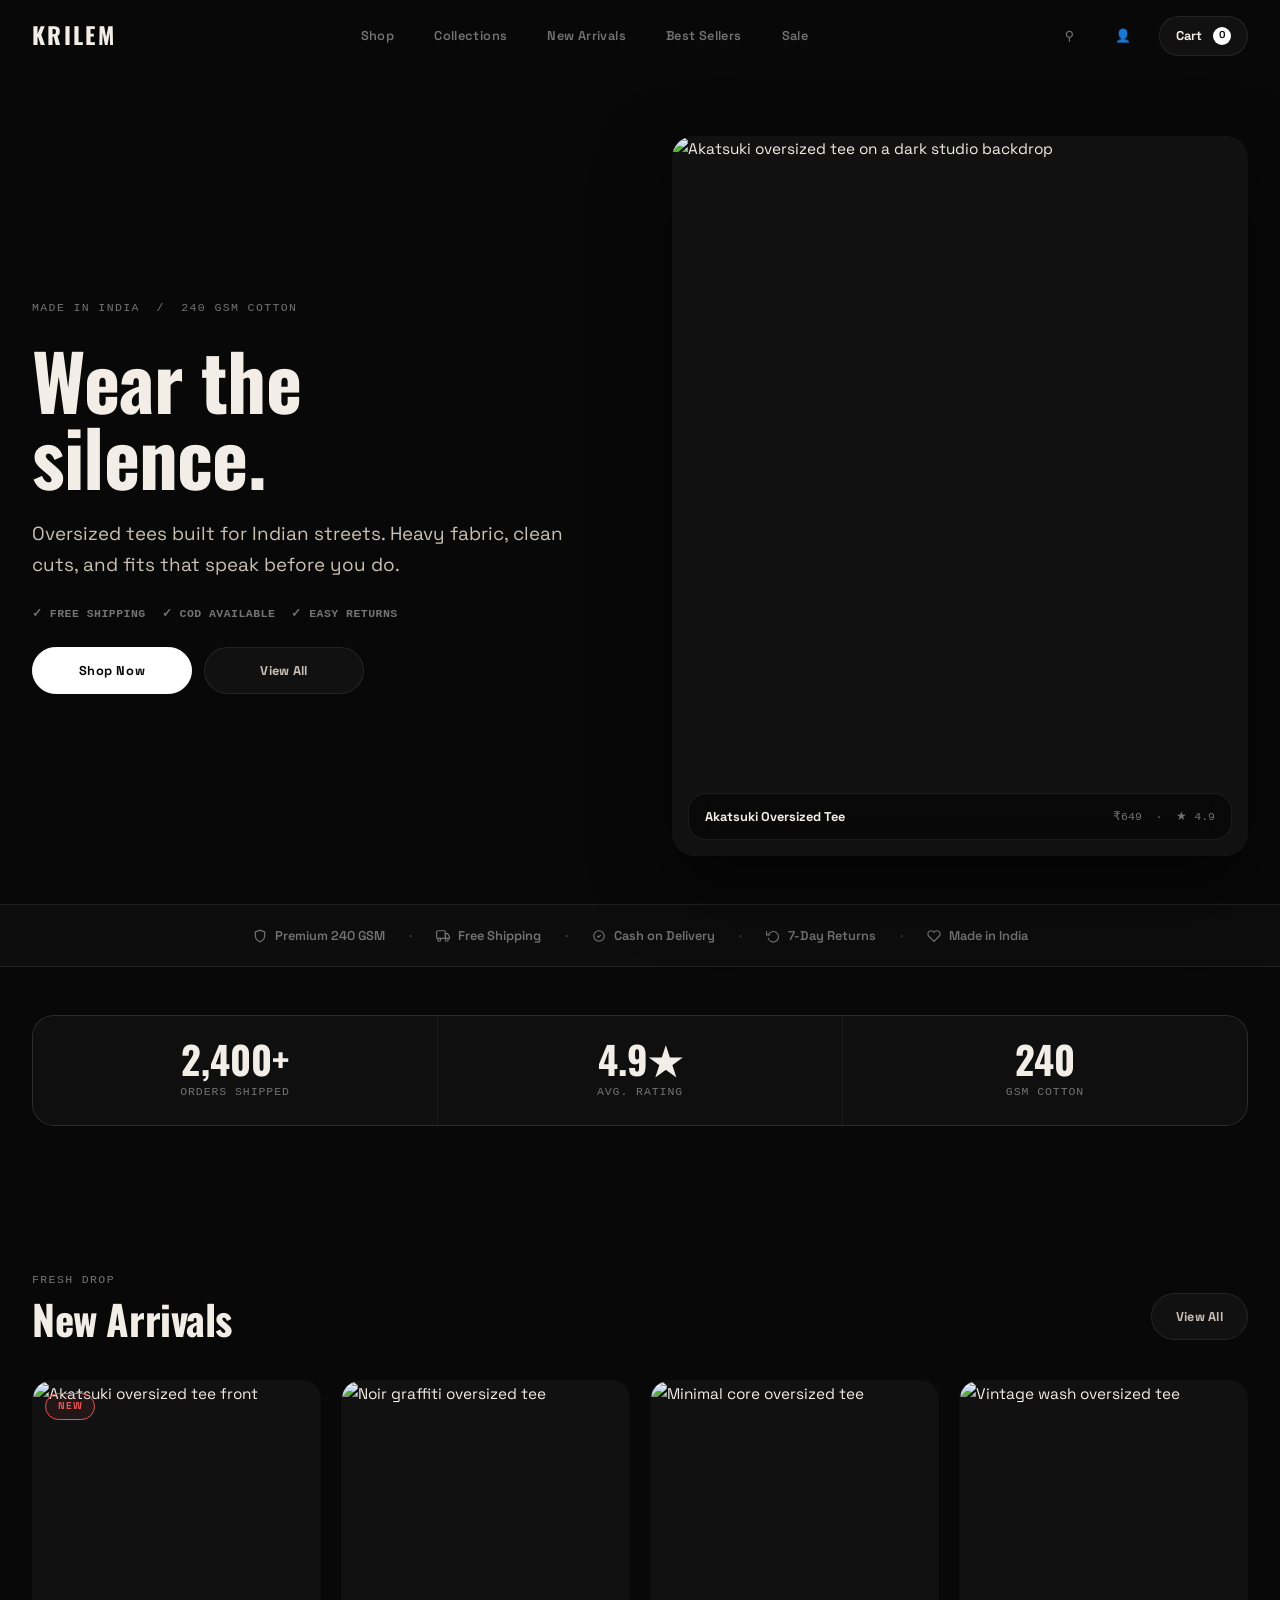
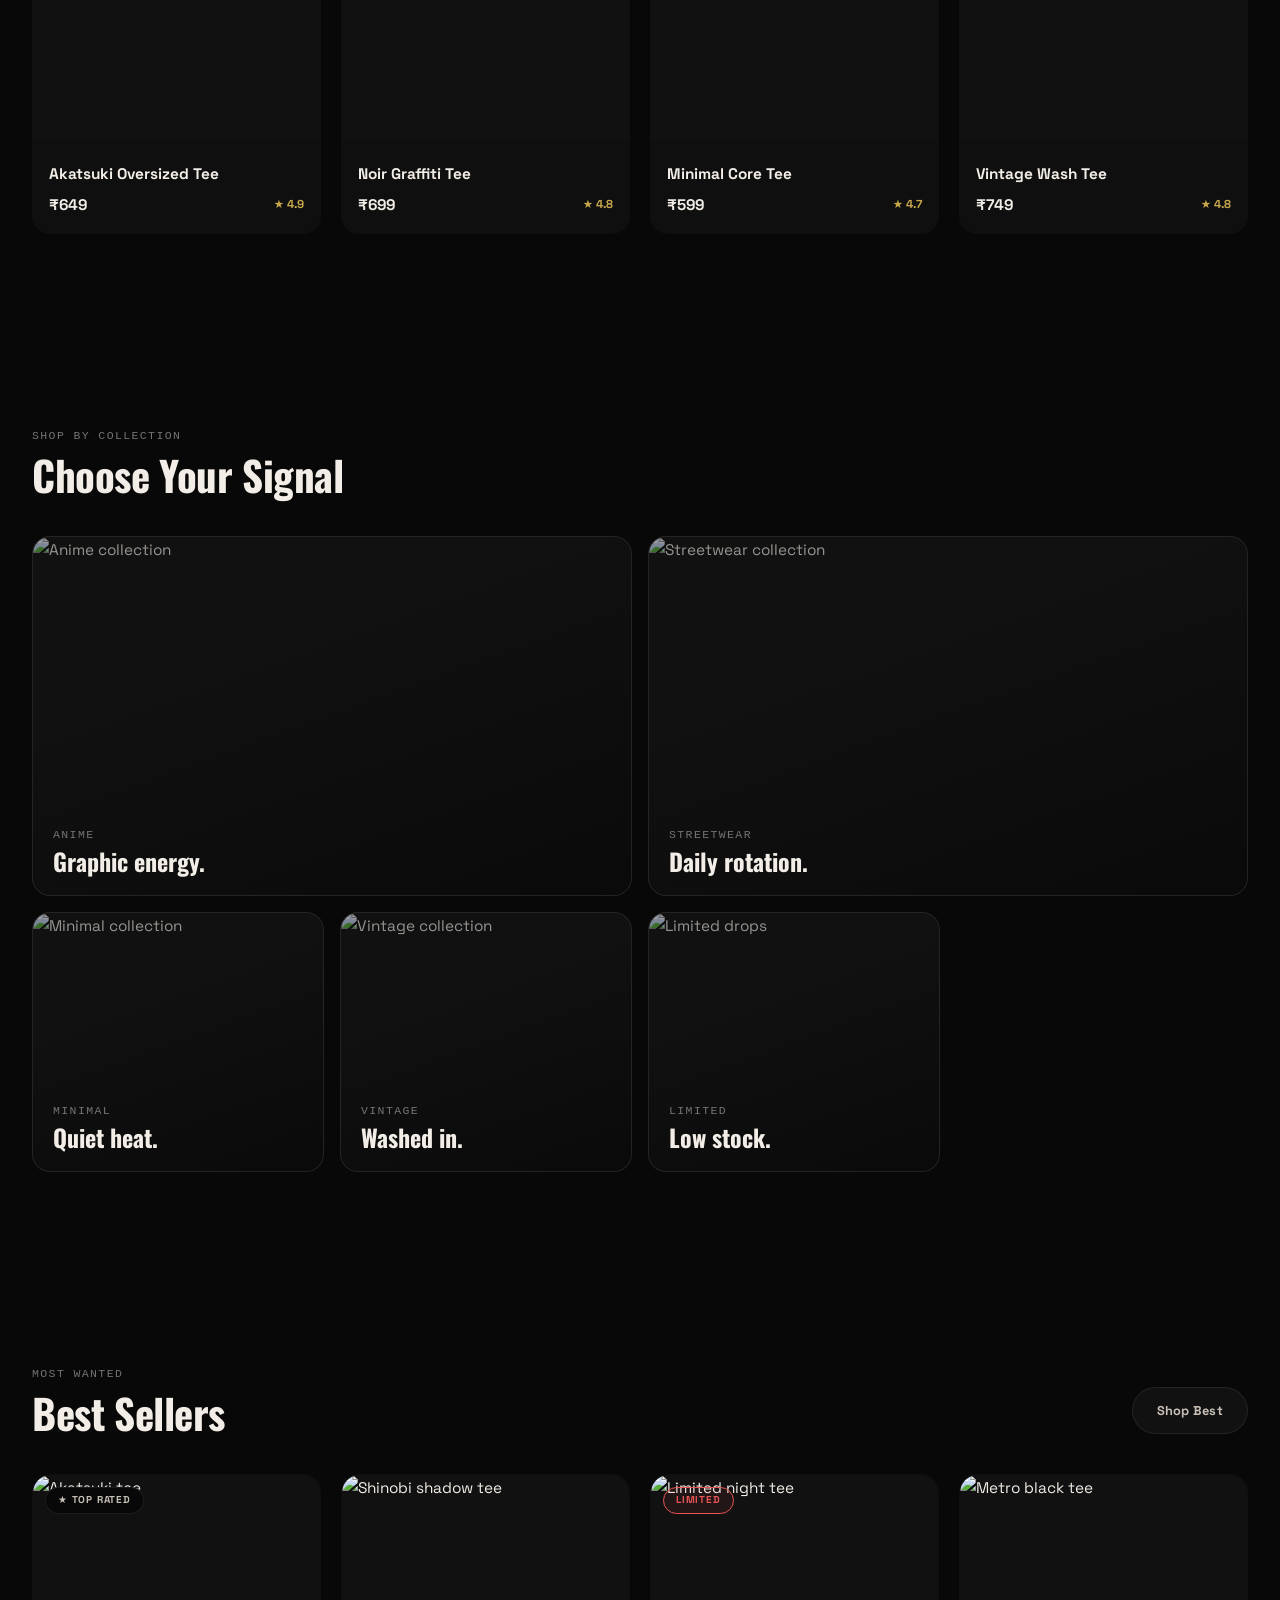
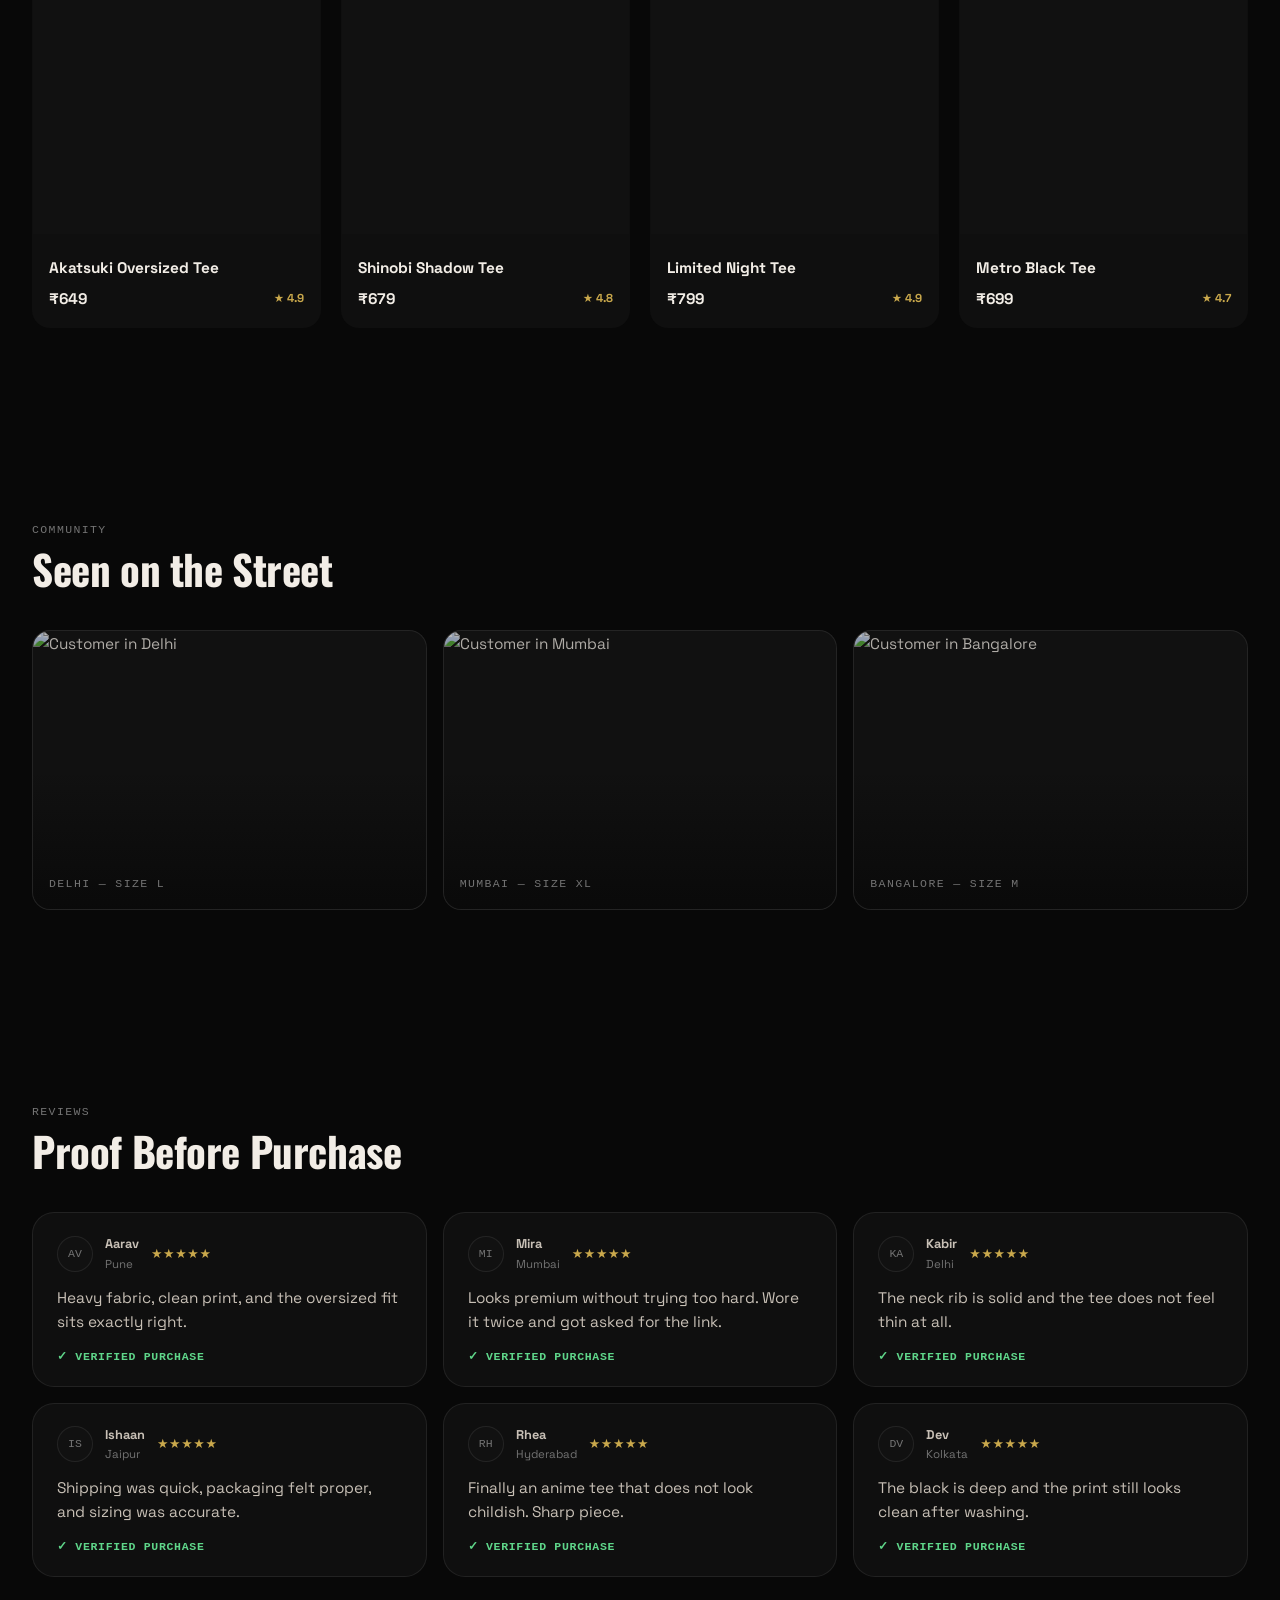
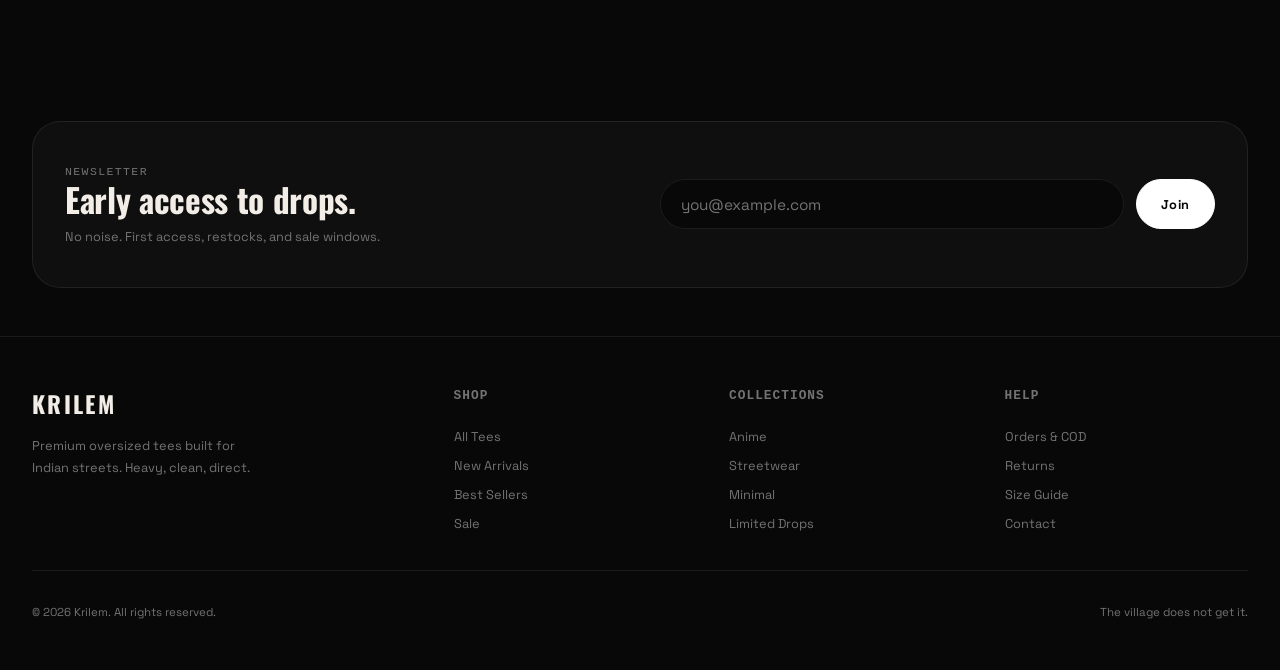
==== commit 4fbd7132: "upgrade: sharper homepage, trust bar, social proof, sticky CTA, tighter tokens, cleaner components" ====
--- a/index.html
+++ b/index.html
@@ -1,10 +1,11 @@
-﻿<!DOCTYPE html>
+<!DOCTYPE html>
 <html lang="en">
 <head>
   <meta charset="UTF-8">
   <meta name="viewport" content="width=device-width, initial-scale=1.0">
-  <meta name="description" content="Krilem premium Indian streetwear oversized tees.">
+  <meta name="description" content="Krilem — premium Indian streetwear oversized tees in 240 GSM cotton. Anime, minimal, and limited drop collections. Cash on delivery. Ships across India.">
   <title>Krilem | Dark Luxury Streetwear</title>
+  <link rel="icon" href="./favicon.ico" type="image/x-icon">
   <link rel="preconnect" href="https://fonts.googleapis.com">
   <link rel="preconnect" href="https://fonts.gstatic.com" crossorigin>
   <link href="https://fonts.googleapis.com/css2?family=DM+Mono:wght@400;500&family=Oswald:wght@500;600;700&family=Space+Grotesk:wght@400;500;600;700&display=swap" rel="stylesheet">
@@ -15,6 +16,11 @@
 </head>
 <body>
   <a href="#main" class="sr-only">Skip to content</a>
+
+  <!-- SCROLL PROGRESS -->
+  <div class="scroll-progress" aria-hidden="true"><span data-scroll-progress></span></div>
+
+  <!-- HEADER -->
   <header class="site-header" data-header>
     <div class="container nav-wrap">
       <a class="brand" href="./index.html" aria-label="Krilem home">Krilem</a>
@@ -26,9 +32,11 @@
         <a class="nav-link" href="./sale.html">Sale</a>
       </nav>
       <div class="nav-actions">
-        <a class="icon-link" href="./shop.html">Search</a>
-        <a class="icon-link" href="./cart.html">Account</a>
-        <button class="cart-button" type="button" data-open-cart>Cart <span class="cart-count" data-cart-count>0</span></button>
+        <a class="icon-link" href="./shop.html" aria-label="Search">&#9906;</a>
+        <a class="icon-link" href="./account.html" aria-label="Account">&#128100;</a>
+        <button class="cart-button" type="button" data-open-cart aria-label="Open cart">
+          Cart&nbsp;<span class="cart-count" data-cart-count>0</span>
+        </button>
       </div>
       <button class="menu-toggle" type="button" data-menu-toggle aria-expanded="false" aria-label="Open menu">Menu</button>
     </div>
@@ -43,23 +51,85 @@
   </header>
 
   <main id="main">
+
+    <!-- HERO -->
     <section class="hero">
-      <div class="container hero-grid reveal">
-        <div class="hero-copy">
-          <p class="section-kicker">Made in India / 240 GSM cotton</p>
-          <h1>Effortless sharpness.</h1>
-          <p>Oversized tees built for Indian streets: heavy, clean, and direct with the kind of fit that does the work before you say a word.</p>
+      <div class="container hero-grid">
+        <div class="hero-copy reveal">
+          <p class="section-kicker">Made in India &nbsp;/&nbsp; 240 GSM cotton</p>
+          <h1>Wear the<br>silence.</h1>
+          <p class="hero-sub">Oversized tees built for Indian streets. Heavy fabric, clean cuts, and fits that speak before you do.</p>
+          <div class="hero-trust">
+            <span class="hero-trust-item">&#10003; Free shipping</span>
+            <span class="hero-trust-item">&#10003; COD available</span>
+            <span class="hero-trust-item">&#10003; Easy returns</span>
+          </div>
           <div class="hero-actions">
-            <a class="btn btn-primary" href="./product/akatsuki-oversized-tee.html">Shop Akatsuki Tee</a>
-            <a class="btn btn-secondary" href="./shop.html">View All Tees</a>
-          </div>
-        </div>
-        <a class="hero-media" href="./product/akatsuki-oversized-tee.html" aria-label="View Akatsuki oversized tee">
-          <img src="https://picsum.photos/seed/akatsuki-oversized-hero/900/1125" alt="Akatsuki oversized tee on a dark studio backdrop" width="900" height="1125" loading="lazy">
+            <a class="btn btn-primary" href="./product/akatsuki-oversized-tee.html">Shop Now</a>
+            <a class="btn btn-secondary" href="./shop.html">View All</a>
+          </div>
+        </div>
+        <a class="hero-media reveal" href="./product/akatsuki-oversized-tee.html" aria-label="View Akatsuki oversized tee" style="transition-delay:80ms">
+          <img src="https://picsum.photos/seed/akatsuki-oversized-hero/900/1125" alt="Akatsuki oversized tee on a dark studio backdrop" width="900" height="1125" loading="eager">
+          <div class="hero-media-badge">
+            <strong>Akatsuki Oversized Tee</strong>
+            <span>&#8377;649 &nbsp;&middot;&nbsp; &#9733; 4.9</span>
+          </div>
         </a>
       </div>
     </section>
 
+    <!-- TRUST BAR -->
+    <div class="trust-bar">
+      <div class="container trust-bar-inner">
+        <span class="trust-item">
+          <svg width="14" height="14" viewBox="0 0 24 24" fill="none" stroke="currentColor" stroke-width="2"><path d="M12 22s8-4 8-10V5l-8-3-8 3v7c0 6 8 10 8 10z"/></svg>
+          Premium 240 GSM
+        </span>
+        <span class="trust-divider">&middot;</span>
+        <span class="trust-item">
+          <svg width="14" height="14" viewBox="0 0 24 24" fill="none" stroke="currentColor" stroke-width="2"><rect x="1" y="3" width="15" height="13" rx="2"/><path d="M16 8h4l3 5v3h-7V8z"/><circle cx="5.5" cy="18.5" r="2.5"/><circle cx="18.5" cy="18.5" r="2.5"/></svg>
+          Free Shipping
+        </span>
+        <span class="trust-divider">&middot;</span>
+        <span class="trust-item">
+          <svg width="14" height="14" viewBox="0 0 24 24" fill="none" stroke="currentColor" stroke-width="2"><path d="M9 12l2 2 4-4"/><path d="M21 12c0 4.97-4.03 9-9 9S3 16.97 3 12 7.03 3 12 3s9 4.03 9 9z"/></svg>
+          Cash on Delivery
+        </span>
+        <span class="trust-divider">&middot;</span>
+        <span class="trust-item">
+          <svg width="14" height="14" viewBox="0 0 24 24" fill="none" stroke="currentColor" stroke-width="2"><polyline points="1 4 1 10 7 10"/><path d="M3.51 15a9 9 0 1 0 .49-4.95"/></svg>
+          7-Day Returns
+        </span>
+        <span class="trust-divider">&middot;</span>
+        <span class="trust-item">
+          <svg width="14" height="14" viewBox="0 0 24 24" fill="none" stroke="currentColor" stroke-width="2"><path d="M20.84 4.61a5.5 5.5 0 0 0-7.78 0L12 5.67l-1.06-1.06a5.5 5.5 0 0 0-7.78 7.78L12 21.23l8.84-8.84a5.5 5.5 0 0 0 0-7.78z"/></svg>
+          Made in India
+        </span>
+      </div>
+    </div>
+
+    <!-- STATS -->
+    <section class="section-tight">
+      <div class="container">
+        <div class="stats-strip reveal">
+          <div class="stat-item">
+            <span class="stat-number">2,400+</span>
+            <span class="stat-label">Orders shipped</span>
+          </div>
+          <div class="stat-item">
+            <span class="stat-number">4.9&#9733;</span>
+            <span class="stat-label">Avg. rating</span>
+          </div>
+          <div class="stat-item">
+            <span class="stat-number">240</span>
+            <span class="stat-label">GSM cotton</span>
+          </div>
+        </div>
+      </div>
+    </section>
+
+    <!-- NEW ARRIVALS -->
     <section class="section">
       <div class="container">
         <div class="section-head">
@@ -71,102 +141,239 @@
         </div>
         <div class="product-grid">
           <article class="product-card reveal">
-            <a class="product-card__media" href="./product/akatsuki-oversized-tee.html"><img src="https://picsum.photos/seed/akatsuki-front/800/1000" alt="Akatsuki oversized tee front" width="800" height="1000" loading="lazy"></a>
-            <div class="product-card__body"><h3>Akatsuki Oversized Tee</h3><div class="product-meta"><span>&#8377;649</span><span class="rating">&#9733;&#9733;&#9733;&#9733;&#9733; 4.9</span></div></div>
-          </article>
-          <article class="product-card reveal">
-            <a class="product-card__media" href="./collections/streetwear.html"><img src="https://picsum.photos/seed/noir-graffiti-tee/800/1000" alt="Noir graffiti oversized tee" width="800" height="1000" loading="lazy"></a>
-            <div class="product-card__body"><h3>Noir Graffiti Tee</h3><div class="product-meta"><span>&#8377;699</span><span class="rating">&#9733;&#9733;&#9733;&#9733;&#9733; 4.8</span></div></div>
-          </article>
-          <article class="product-card reveal">
-            <a class="product-card__media" href="./collections/minimal.html"><img src="https://picsum.photos/seed/minimal-core-tee/800/1000" alt="Minimal core oversized tee" width="800" height="1000" loading="lazy"></a>
-            <div class="product-card__body"><h3>Minimal Core Tee</h3><div class="product-meta"><span>&#8377;599</span><span class="rating">&#9733;&#9733;&#9733;&#9733;&#9733; 4.7</span></div></div>
-          </article>
-          <article class="product-card reveal">
-            <a class="product-card__media" href="./collections/vintage.html"><img src="https://picsum.photos/seed/vintage-wash-tee/800/1000" alt="Vintage wash oversized tee" width="800" height="1000" loading="lazy"></a>
-            <div class="product-card__body"><h3>Vintage Wash Tee</h3><div class="product-meta"><span>&#8377;749</span><span class="rating">&#9733;&#9733;&#9733;&#9733;&#9733; 4.8</span></div></div>
-          </article>
-        </div>
-      </div>
-    </section>
-
-    <section class="section">
-      <div class="container">
-        <div class="section-head"><div><p class="section-kicker">Most Wanted</p><h2 class="section-title">Best Sellers</h2></div><a class="btn btn-secondary" href="./best-sellers.html">Shop Best</a></div>
+            <a class="product-card__media" href="./product/akatsuki-oversized-tee.html">
+              <span class="product-card__badge hot">New</span>
+              <img src="https://picsum.photos/seed/akatsuki-front/800/1000" alt="Akatsuki oversized tee front" width="800" height="1000" loading="lazy">
+            </a>
+            <div class="product-card__body">
+              <h3>Akatsuki Oversized Tee</h3>
+              <div class="product-meta"><span class="product-price">&#8377;649</span><span class="rating">&#9733; 4.9</span></div>
+            </div>
+          </article>
+          <article class="product-card reveal" style="transition-delay:60ms">
+            <a class="product-card__media" href="./collections/streetwear.html">
+              <img src="https://picsum.photos/seed/noir-graffiti-tee/800/1000" alt="Noir graffiti oversized tee" width="800" height="1000" loading="lazy">
+            </a>
+            <div class="product-card__body">
+              <h3>Noir Graffiti Tee</h3>
+              <div class="product-meta"><span class="product-price">&#8377;699</span><span class="rating">&#9733; 4.8</span></div>
+            </div>
+          </article>
+          <article class="product-card reveal" style="transition-delay:120ms">
+            <a class="product-card__media" href="./collections/minimal.html">
+              <img src="https://picsum.photos/seed/minimal-core-tee/800/1000" alt="Minimal core oversized tee" width="800" height="1000" loading="lazy">
+            </a>
+            <div class="product-card__body">
+              <h3>Minimal Core Tee</h3>
+              <div class="product-meta"><span class="product-price">&#8377;599</span><span class="rating">&#9733; 4.7</span></div>
+            </div>
+          </article>
+          <article class="product-card reveal" style="transition-delay:180ms">
+            <a class="product-card__media" href="./collections/vintage.html">
+              <img src="https://picsum.photos/seed/vintage-wash-tee/800/1000" alt="Vintage wash oversized tee" width="800" height="1000" loading="lazy">
+            </a>
+            <div class="product-card__body">
+              <h3>Vintage Wash Tee</h3>
+              <div class="product-meta"><span class="product-price">&#8377;749</span><span class="rating">&#9733; 4.8</span></div>
+            </div>
+          </article>
+        </div>
+      </div>
+    </section>
+
+    <!-- COLLECTIONS BENTO -->
+    <section class="section">
+      <div class="container">
+        <div class="section-head">
+          <div>
+            <p class="section-kicker">Shop By Collection</p>
+            <h2 class="section-title">Choose Your Signal</h2>
+          </div>
+        </div>
+        <div class="bento-grid">
+          <a class="bento-card bento-large reveal" href="./collections/anime.html">
+            <img src="https://picsum.photos/seed/anime-streetwear-card/900/700" alt="Anime collection" width="900" height="700" loading="lazy">
+            <div class="bento-card__content"><p class="label">Anime</p><h3>Graphic energy.</h3></div>
+          </a>
+          <a class="bento-card bento-large reveal" href="./collections/streetwear.html" style="transition-delay:60ms">
+            <img src="https://picsum.photos/seed/streetwear-card/900/700" alt="Streetwear collection" width="900" height="700" loading="lazy">
+            <div class="bento-card__content"><p class="label">Streetwear</p><h3>Daily rotation.</h3></div>
+          </a>
+          <a class="bento-card reveal" href="./collections/minimal.html" style="transition-delay:120ms">
+            <img src="https://picsum.photos/seed/minimal-card/600/600" alt="Minimal collection" width="600" height="600" loading="lazy">
+            <div class="bento-card__content"><p class="label">Minimal</p><h3>Quiet heat.</h3></div>
+          </a>
+          <a class="bento-card reveal" href="./collections/vintage.html" style="transition-delay:160ms">
+            <img src="https://picsum.photos/seed/vintage-card/600/600" alt="Vintage collection" width="600" height="600" loading="lazy">
+            <div class="bento-card__content"><p class="label">Vintage</p><h3>Washed in.</h3></div>
+          </a>
+          <a class="bento-card reveal" href="./collections/limited-drops.html" style="transition-delay:200ms">
+            <img src="https://picsum.photos/seed/limited-card/600/600" alt="Limited drops" width="600" height="600" loading="lazy">
+            <div class="bento-card__content"><p class="label">Limited</p><h3>Low stock.</h3></div>
+          </a>
+        </div>
+      </div>
+    </section>
+
+    <!-- BEST SELLERS -->
+    <section class="section">
+      <div class="container">
+        <div class="section-head">
+          <div><p class="section-kicker">Most Wanted</p><h2 class="section-title">Best Sellers</h2></div>
+          <a class="btn btn-secondary" href="./best-sellers.html">Shop Best</a>
+        </div>
         <div class="product-grid">
-          <article class="product-card reveal"><a class="product-card__media" href="./product/akatsuki-oversized-tee.html"><img src="https://picsum.photos/seed/akatsuki-back/800/1000" alt="Akatsuki tee back print" width="800" height="1000" loading="lazy"></a><div class="product-card__body"><h3>Akatsuki Oversized Tee</h3><div class="product-meta"><span>&#8377;649</span><span class="rating">&#9733;&#9733;&#9733;&#9733;&#9733; 4.9</span></div></div></article>
-          <article class="product-card reveal"><a class="product-card__media" href="./collections/anime.html"><img src="https://picsum.photos/seed/shinobi-shadow-tee/800/1000" alt="Shinobi shadow anime tee" width="800" height="1000" loading="lazy"></a><div class="product-card__body"><h3>Shinobi Shadow Tee</h3><div class="product-meta"><span>&#8377;679</span><span class="rating">&#9733;&#9733;&#9733;&#9733;&#9733; 4.8</span></div></div></article>
-          <article class="product-card reveal"><a class="product-card__media" href="./collections/limited-drops.html"><img src="https://picsum.photos/seed/limited-night-tee/800/1000" alt="Limited night oversized tee" width="800" height="1000" loading="lazy"></a><div class="product-card__body"><h3>Limited Night Tee</h3><div class="product-meta"><span>&#8377;799</span><span class="rating">&#9733;&#9733;&#9733;&#9733;&#9733; 4.9</span></div></div></article>
-          <article class="product-card reveal"><a class="product-card__media" href="./collections/streetwear.html"><img src="https://picsum.photos/seed/metro-black-tee/800/1000" alt="Metro black streetwear tee" width="800" height="1000" loading="lazy"></a><div class="product-card__body"><h3>Metro Black Tee</h3><div class="product-meta"><span>&#8377;699</span><span class="rating">&#9733;&#9733;&#9733;&#9733;&#9733; 4.7</span></div></div></article>
-        </div>
-      </div>
-    </section>
-
-    <section class="section">
-      <div class="container">
-        <div class="section-head"><div><p class="section-kicker">Shop By Collection</p><h2 class="section-title">Choose Your Signal</h2></div></div>
-        <div class="bento-grid">
-          <a class="bento-card bento-large reveal" href="./collections/anime.html"><img src="https://picsum.photos/seed/anime-streetwear-card/900/700" alt="Anime collection oversized tee styling" width="900" height="700" loading="lazy"><div class="bento-card__content"><p class="label">Anime</p><h3>Graphic energy, clean execution.</h3></div></a>
-          <a class="bento-card bento-large reveal" href="./collections/streetwear.html"><img src="https://picsum.photos/seed/streetwear-card/900/700" alt="Streetwear collection tee styling" width="900" height="700" loading="lazy"><div class="bento-card__content"><p class="label">Streetwear</p><h3>Oversized silhouettes for daily rotation.</h3></div></a>
-          <a class="bento-card reveal" href="./collections/minimal.html"><img src="https://picsum.photos/seed/minimal-card/600/600" alt="Minimal collection tee" width="600" height="600" loading="lazy"><div class="bento-card__content"><p class="label">Minimal</p><h3>Quiet heat.</h3></div></a>
-          <a class="bento-card reveal" href="./collections/vintage.html"><img src="https://picsum.photos/seed/vintage-card/600/600" alt="Vintage collection tee" width="600" height="600" loading="lazy"><div class="bento-card__content"><p class="label">Vintage</p><h3>Washed in.</h3></div></a>
-          <a class="bento-card reveal" href="./collections/limited-drops.html"><img src="https://picsum.photos/seed/limited-card/600/600" alt="Limited drops collection tee" width="600" height="600" loading="lazy"><div class="bento-card__content"><p class="label">Limited Drops</p><h3>Low stock, high intent.</h3></div></a>
-        </div>
-      </div>
-    </section>
-
-    <section class="section">
-      <div class="container">
-        <div class="section-head"><div><p class="section-kicker">Community Fits</p><h2 class="section-title">Seen On The Street</h2></div></div>
+          <article class="product-card reveal"><a class="product-card__media" href="./product/akatsuki-oversized-tee.html"><span class="product-card__badge">&#9733; Top Rated</span><img src="https://picsum.photos/seed/akatsuki-back/800/1000" alt="Akatsuki tee" width="800" height="1000" loading="lazy"></a><div class="product-card__body"><h3>Akatsuki Oversized Tee</h3><div class="product-meta"><span class="product-price">&#8377;649</span><span class="rating">&#9733; 4.9</span></div></div></article>
+          <article class="product-card reveal" style="transition-delay:60ms"><a class="product-card__media" href="./collections/anime.html"><img src="https://picsum.photos/seed/shinobi-shadow-tee/800/1000" alt="Shinobi shadow tee" width="800" height="1000" loading="lazy"></a><div class="product-card__body"><h3>Shinobi Shadow Tee</h3><div class="product-meta"><span class="product-price">&#8377;679</span><span class="rating">&#9733; 4.8</span></div></div></article>
+          <article class="product-card reveal" style="transition-delay:120ms"><a class="product-card__media" href="./collections/limited-drops.html"><span class="product-card__badge hot">Limited</span><img src="https://picsum.photos/seed/limited-night-tee/800/1000" alt="Limited night tee" width="800" height="1000" loading="lazy"></a><div class="product-card__body"><h3>Limited Night Tee</h3><div class="product-meta"><span class="product-price">&#8377;799</span><span class="rating">&#9733; 4.9</span></div></div></article>
+          <article class="product-card reveal" style="transition-delay:180ms"><a class="product-card__media" href="./collections/streetwear.html"><img src="https://picsum.photos/seed/metro-black-tee/800/1000" alt="Metro black tee" width="800" height="1000" loading="lazy"></a><div class="product-card__body"><h3>Metro Black Tee</h3><div class="product-meta"><span class="product-price">&#8377;699</span><span class="rating">&#9733; 4.7</span></div></div></article>
+        </div>
+      </div>
+    </section>
+
+    <!-- COMMUNITY FITS -->
+    <section class="section">
+      <div class="container">
+        <div class="section-head"><div><p class="section-kicker">Community</p><h2 class="section-title">Seen on the Street</h2></div></div>
         <div class="community-grid">
-          <article class="fit-card reveal"><img src="https://picsum.photos/seed/community-fit-delhi/700/900" alt="Customer wearing oversized tee in Delhi" width="700" height="900" loading="lazy"><div class="fit-card__content"><p class="label">Delhi / Size L</p></div></article>
-          <article class="fit-card reveal"><img src="https://picsum.photos/seed/community-fit-mumbai/700/900" alt="Customer wearing oversized tee in Mumbai" width="700" height="900" loading="lazy"><div class="fit-card__content"><p class="label">Mumbai / Size XL</p></div></article>
-          <article class="fit-card reveal"><img src="https://picsum.photos/seed/community-fit-bangalore/700/900" alt="Customer wearing oversized tee in Bangalore" width="700" height="900" loading="lazy"><div class="fit-card__content"><p class="label">Bangalore / Size M</p></div></article>
-        </div>
-      </div>
-    </section>
-
+          <article class="fit-card reveal"><img src="https://picsum.photos/seed/community-fit-delhi/700/900" alt="Customer in Delhi" width="700" height="900" loading="lazy"><div class="fit-card__content"><p class="label">Delhi &mdash; Size L</p></div></article>
+          <article class="fit-card reveal" style="transition-delay:60ms"><img src="https://picsum.photos/seed/community-fit-mumbai/700/900" alt="Customer in Mumbai" width="700" height="900" loading="lazy"><div class="fit-card__content"><p class="label">Mumbai &mdash; Size XL</p></div></article>
+          <article class="fit-card reveal" style="transition-delay:120ms"><img src="https://picsum.photos/seed/community-fit-bangalore/700/900" alt="Customer in Bangalore" width="700" height="900" loading="lazy"><div class="fit-card__content"><p class="label">Bangalore &mdash; Size M</p></div></article>
+        </div>
+      </div>
+    </section>
+
+    <!-- REVIEWS -->
     <section class="section">
       <div class="container">
         <div class="section-head"><div><p class="section-kicker">Reviews</p><h2 class="section-title">Proof Before Purchase</h2></div></div>
         <div class="review-grid">
-          <article class="review-card reveal"><strong>&#9733;&#9733;&#9733;&#9733;&#9733; Verified purchase</strong><p>"Heavy fabric, clean print, and the oversized fit sits exactly right."</p><p class="muted">Aarav, Pune</p></article>
-          <article class="review-card reveal"><strong>&#9733;&#9733;&#9733;&#9733;&#9733; Verified purchase</strong><p>"Looks premium without trying too hard. Wore it twice and got asked for the link."</p><p class="muted">Mira, Mumbai</p></article>
-          <article class="review-card reveal"><strong>&#9733;&#9733;&#9733;&#9733;&#9733; Verified purchase</strong><p>"The neck rib is solid and the tee does not feel thin at all."</p><p class="muted">Kabir, Delhi</p></article>
-          <article class="review-card reveal"><strong>&#9733;&#9733;&#9733;&#9733;&#9733; Verified purchase</strong><p>"Shipping was quick, packaging felt proper, and sizing was accurate."</p><p class="muted">Ishaan, Jaipur</p></article>
-          <article class="review-card reveal"><strong>&#9733;&#9733;&#9733;&#9733;&#9733; Verified purchase</strong><p>"Finally an anime tee that does not look childish. Sharp piece."</p><p class="muted">Rhea, Hyderabad</p></article>
-          <article class="review-card reveal"><strong>&#9733;&#9733;&#9733;&#9733;&#9733; Verified purchase</strong><p>"The black is deep and the print still looks clean after washing."</p><p class="muted">Dev, Kolkata</p></article>
-        </div>
-      </div>
-    </section>
-
-    <section class="section">
+          <article class="review-card reveal">
+            <div class="review-header"><div class="review-avatar">AV</div><div><p class="review-name">Aarav</p><p class="review-location">Pune</p></div><span class="review-stars">&#9733;&#9733;&#9733;&#9733;&#9733;</span></div>
+            <p class="review-text">Heavy fabric, clean print, and the oversized fit sits exactly right.</p>
+            <p class="review-verified">&#10003; Verified purchase</p>
+          </article>
+          <article class="review-card reveal" style="transition-delay:60ms">
+            <div class="review-header"><div class="review-avatar">MI</div><div><p class="review-name">Mira</p><p class="review-location">Mumbai</p></div><span class="review-stars">&#9733;&#9733;&#9733;&#9733;&#9733;</span></div>
+            <p class="review-text">Looks premium without trying too hard. Wore it twice and got asked for the link.</p>
+            <p class="review-verified">&#10003; Verified purchase</p>
+          </article>
+          <article class="review-card reveal" style="transition-delay:120ms">
+            <div class="review-header"><div class="review-avatar">KA</div><div><p class="review-name">Kabir</p><p class="review-location">Delhi</p></div><span class="review-stars">&#9733;&#9733;&#9733;&#9733;&#9733;</span></div>
+            <p class="review-text">The neck rib is solid and the tee does not feel thin at all.</p>
+            <p class="review-verified">&#10003; Verified purchase</p>
+          </article>
+          <article class="review-card reveal">
+            <div class="review-header"><div class="review-avatar">IS</div><div><p class="review-name">Ishaan</p><p class="review-location">Jaipur</p></div><span class="review-stars">&#9733;&#9733;&#9733;&#9733;&#9733;</span></div>
+            <p class="review-text">Shipping was quick, packaging felt proper, and sizing was accurate.</p>
+            <p class="review-verified">&#10003; Verified purchase</p>
+          </article>
+          <article class="review-card reveal" style="transition-delay:60ms">
+            <div class="review-header"><div class="review-avatar">RH</div><div><p class="review-name">Rhea</p><p class="review-location">Hyderabad</p></div><span class="review-stars">&#9733;&#9733;&#9733;&#9733;&#9733;</span></div>
+            <p class="review-text">Finally an anime tee that does not look childish. Sharp piece.</p>
+            <p class="review-verified">&#10003; Verified purchase</p>
+          </article>
+          <article class="review-card reveal" style="transition-delay:120ms">
+            <div class="review-header"><div class="review-avatar">DV</div><div><p class="review-name">Dev</p><p class="review-location">Kolkata</p></div><span class="review-stars">&#9733;&#9733;&#9733;&#9733;&#9733;</span></div>
+            <p class="review-text">The black is deep and the print still looks clean after washing.</p>
+            <p class="review-verified">&#10003; Verified purchase</p>
+          </article>
+        </div>
+      </div>
+    </section>
+
+    <!-- NEWSLETTER -->
+    <section class="section-tight">
       <div class="container">
         <div class="newsletter reveal">
-          <div><p class="section-kicker">Newsletter</p><h2>Early access to drops.</h2><p class="muted">No noise. Just first access, restocks, and sale windows.</p></div>
-          <form class="newsletter-form"><label class="sr-only" for="email">Email</label><input id="email" type="email" placeholder="you@example.com" required><button class="btn btn-primary" type="submit">Join The List</button></form>
-        </div>
-      </div>
-    </section>
+          <div>
+            <p class="section-kicker">Newsletter</p>
+            <h2>Early access to drops.</h2>
+            <p class="muted" style="margin-top:8px;font-size:var(--fs-body-sm)">No noise. First access, restocks, and sale windows.</p>
+          </div>
+          <div>
+            <form class="newsletter-form" data-newsletter-form>
+              <label class="sr-only" for="nl-email">Email address</label>
+              <input id="nl-email" type="email" placeholder="you@example.com" required autocomplete="email">
+              <button class="btn btn-primary" type="submit">Join</button>
+            </form>
+            <p class="newsletter-success muted" data-newsletter-success style="display:none;margin-top:12px;font-size:var(--fs-body-sm);">You're in. Watch your inbox.</p>
+          </div>
+        </div>
+      </div>
+    </section>
+
   </main>
 
-  <aside class="cart-drawer" data-cart-drawer aria-label="Cart drawer">
+  <!-- CART DRAWER -->
+  <aside class="cart-drawer" data-cart-drawer aria-label="Cart">
     <div class="cart-backdrop" data-cart-backdrop></div>
     <div class="drawer-panel">
-      <div class="drawer-head"><h2>Your Cart</h2><button class="drawer-close" type="button" data-close-cart aria-label="Close cart">Close</button></div>
+      <div class="drawer-head">
+        <h2>Your Cart</h2>
+        <button class="drawer-close" type="button" data-close-cart aria-label="Close cart">&#10005;</button>
+      </div>
       <div class="cart-items" data-cart-items></div>
-      <div class="drawer-foot"><div class="subtotal"><span>Subtotal</span><span data-cart-total>&#8377;0</span></div><a class="btn btn-primary" href="./cart.html">Checkout</a></div>
+      <div class="drawer-foot">
+        <div class="subtotal grand-total"><span>Subtotal</span><span data-cart-total>&#8377;0</span></div>
+        <a class="btn btn-primary" href="./cart.html">Checkout &rarr;</a>
+      </div>
     </div>
   </aside>
 
+  <!-- FOOTER -->
   <footer class="site-footer">
-    <div class="container footer-grid">
-      <div><a class="brand" href="./index.html">Krilem</a><p>Krilem. The village does not get it.</p></div>
-      <a href="./shop.html">Shop</a><a href="./collections/anime.html">Collections</a><a href="./cart.html">Cart</a>
+    <div class="container">
+      <div class="footer-grid">
+        <div class="footer-brand">
+          <a class="brand" href="./index.html">Krilem</a>
+          <p>Premium oversized tees built for Indian streets. Heavy, clean, direct.</p>
+        </div>
+        <div class="footer-col">
+          <h4>Shop</h4>
+          <a href="./shop.html">All Tees</a>
+          <a href="./new-arrivals.html">New Arrivals</a>
+          <a href="./best-sellers.html">Best Sellers</a>
+          <a href="./sale.html">Sale</a>
+        </div>
+        <div class="footer-col">
+          <h4>Collections</h4>
+          <a href="./collections/anime.html">Anime</a>
+          <a href="./collections/streetwear.html">Streetwear</a>
+          <a href="./collections/minimal.html">Minimal</a>
+          <a href="./collections/limited-drops.html">Limited Drops</a>
+        </div>
+        <div class="footer-col">
+          <h4>Help</h4>
+          <a href="./cart.html">Orders &amp; COD</a>
+          <a href="#">Returns</a>
+          <a href="#">Size Guide</a>
+          <a href="#">Contact</a>
+        </div>
+      </div>
+      <div class="footer-bottom">
+        <span>&copy; 2026 Krilem. All rights reserved.</span>
+        <span>The village does not get it.</span>
+      </div>
     </div>
   </footer>
+
   <script src="./js/cart.js"></script>
   <script src="./js/nav.js"></script>
   <script src="./js/animations.js"></script>
+  <script>
+    const nlForm = document.querySelector('[data-newsletter-form]');
+    const nlSuccess = document.querySelector('[data-newsletter-success]');
+    const NL_ENDPOINT = '';
+    nlForm?.addEventListener('submit', async (e) => {
+      e.preventDefault();
+      const email = nlForm.querySelector('input').value.trim();
+      try {
+        if (NL_ENDPOINT) await fetch(NL_ENDPOINT, { method: 'POST', headers: {'Content-Type':'application/json'}, body: JSON.stringify({ email }) });
+        nlForm.style.display = 'none';
+        if (nlSuccess) nlSuccess.style.display = '';
+      } catch (_) { alert('Could not subscribe. Try again.'); }
+    });
+  </script>
 </body>
 </html>
--- a/css/tokens.css
+++ b/css/tokens.css
@@ -1,33 +1,37 @@
 :root {
-  --bg: #0a0a0a;
-  --bg-soft: #0f0f0f;
-  --bg-elevated: #0c0c0c;
-  --bg-modal: #101010;
-  --panel: rgba(255,255,255,0.045);
-  --glass-highlight: rgba(255,255,255,0.075);
-  --line: rgba(255,255,255,0.10);
-  --line-strong: rgba(255,255,255,0.18);
-  --text: #f7f2ea;
-  --text-soft: #d8d1c8;
-  --text-dim: #8e8e8e;
-  --accent: #ffffff;
-  --danger: #ef6b6b;
-  --danger-soft: rgba(239,107,107,0.08);
-  --danger-glow: rgba(239,107,107,0.28);
-  --success: #79e39f;
-  --shadow-sm: 0 14px 34px rgba(0,0,0,0.24), 0 1px 0 rgba(255,255,255,0.04) inset;
-  --shadow-md: 0 24px 70px rgba(0,0,0,0.36), 0 1px 0 rgba(255,255,255,0.05) inset;
-  --shadow-lg: 0 34px 90px rgba(0,0,0,0.48), 0 1px 0 rgba(255,255,255,0.06) inset;
-  --shadow-glow: 0 0 0 1px rgba(255,255,255,0.14), 0 18px 54px rgba(255,255,255,0.12), 0 0 34px rgba(239,107,107,0.18);
-  --max: 1280px;
-  --header-h: 78px;
-  --ease: 320ms cubic-bezier(0.22, 1, 0.36, 1);
-  --ease-fast: 200ms cubic-bezier(0.22, 1, 0.36, 1);
-  --r-sm: 16px;
-  --r-md: 20px;
-  --r-lg: 24px;
-  --r-xl: 28px;
-  --r-2xl: 32px;
+  --bg: #080808;
+  --bg-soft: #0d0d0d;
+  --bg-elevated: #111111;
+  --bg-card: #0f0f0f;
+  --panel: rgba(255,255,255,0.04);
+  --glass: rgba(255,255,255,0.06);
+  --line: rgba(255,255,255,0.08);
+  --line-strong: rgba(255,255,255,0.16);
+  --text: #f2ede6;
+  --text-soft: #c8c0b6;
+  --text-dim: #737373;
+  --accent: #f2ede6;
+  --accent-warm: #e8d5b0;
+  --cta: #ffffff;
+  --danger: #e85555;
+  --danger-soft: rgba(232,85,85,0.08);
+  --danger-glow: rgba(232,85,85,0.25);
+  --success: #5fd68a;
+  --gold: #c9a84c;
+  --shadow-xs: 0 2px 8px rgba(0,0,0,0.28);
+  --shadow-sm: 0 8px 24px rgba(0,0,0,0.36);
+  --shadow-md: 0 18px 48px rgba(0,0,0,0.44);
+  --shadow-lg: 0 28px 72px rgba(0,0,0,0.56);
+  --glow-cta: 0 0 0 1px rgba(255,255,255,0.18), 0 12px 40px rgba(255,255,255,0.10);
+  --max: 1240px;
+  --header-h: 72px;
+  --ease: 280ms cubic-bezier(0.22, 1, 0.36, 1);
+  --ease-fast: 160ms cubic-bezier(0.22, 1, 0.36, 1);
+  --r-sm: 10px;
+  --r-md: 14px;
+  --r-lg: 18px;
+  --r-xl: 22px;
+  --r-2xl: 28px;
   --r-pill: 999px;
   --safe-bottom: env(safe-area-inset-bottom, 0px);
   --space-1: 4px;
@@ -43,25 +47,22 @@
   --space-20: 80px;
   --space-24: 96px;
   --space-28: 112px;
-  --space-32: 128px;
-  --fs-display: clamp(2.7rem, 5vw, 4.8rem);
-  --fs-section: clamp(2rem, 3.4vw, 3.3rem);
-  --fs-sub: clamp(1.95rem, 3vw, 2.6rem);
-  --fs-card: clamp(1.28rem, 5.2vw, 1.75rem);
-  --fs-sm-heading: clamp(1.05rem, 4.6vw, 1.35rem);
-  --fs-body-lg: clamp(1.1rem, 2vw, 1.24rem);
-  --fs-body: clamp(0.9rem, 1.3vw, 1rem);
-  --fs-body-sm: clamp(0.82rem, 1.1vw, 0.88rem);
-  --fs-caption: clamp(0.68rem, 1vw, 0.76rem);
-  --fs-label: clamp(0.72rem, 1vw, 0.85rem);
-  --fs-price: clamp(1.5rem, 2.6vw, 1.9rem);
+  --fs-display: clamp(2.8rem, 6vw, 5.2rem);
+  --fs-section: clamp(1.9rem, 3.2vw, 3rem);
+  --fs-sub: clamp(1.6rem, 2.6vw, 2.4rem);
+  --fs-card: clamp(1.1rem, 2vw, 1.5rem);
+  --fs-sm-heading: clamp(1rem, 1.8vw, 1.25rem);
+  --fs-body-lg: clamp(1.05rem, 1.6vw, 1.18rem);
+  --fs-body: clamp(0.88rem, 1.2vw, 0.975rem);
+  --fs-body-sm: clamp(0.8rem, 1vw, 0.875rem);
+  --fs-caption: clamp(0.68rem, 0.9vw, 0.75rem);
+  --fs-label: clamp(0.68rem, 0.9vw, 0.78rem);
+  --fs-price: clamp(1.4rem, 2.2vw, 1.8rem);
   --font-body: "Space Grotesk", system-ui, sans-serif;
   --font-display: "Oswald", Impact, sans-serif;
   --font-mono: "DM Mono", ui-monospace, monospace;
 }
 
 @media (max-width: 1024px) {
-  :root {
-    --header-h: 70px;
-  }
+  :root { --header-h: 64px; }
 }
--- a/css/base.css
+++ b/css/base.css
@@ -1,197 +1,130 @@
-*,
-*::before,
-*::after {
-  box-sizing: border-box;
-}
+*, *::before, *::after { box-sizing: border-box; }
 
 html {
   scroll-behavior: smooth;
   background: var(--bg);
+  -webkit-text-size-adjust: 100%;
 }
 
 body {
   margin: 0;
   min-width: 320px;
-  background:
-    radial-gradient(circle at top left, rgba(255,255,255,0.035), transparent 34rem),
-    linear-gradient(180deg, var(--bg), var(--bg-soft));
+  background: var(--bg);
   color: var(--text);
   font-family: var(--font-body);
   font-size: var(--fs-body);
-  line-height: 1.6;
+  line-height: 1.65;
+  -webkit-font-smoothing: antialiased;
 }
 
+/* Subtle noise texture overlay */
 body::before {
   content: "";
   position: fixed;
   inset: 0;
   z-index: -1;
   pointer-events: none;
-  opacity: 0.18;
-  background:
-    radial-gradient(circle at 20% 0%, rgba(255,255,255,0.05), transparent 22rem),
-    radial-gradient(circle at 85% 10%, rgba(239,107,107,0.035), transparent 18rem);
+  opacity: 0.04;
+  background-image: url("data:image/svg+xml,%3Csvg viewBox='0 0 256 256' xmlns='http://www.w3.org/2000/svg'%3E%3Cfilter id='noise'%3E%3CfeTurbulence type='fractalNoise' baseFrequency='0.9' numOctaves='4' stitchTiles='stitch'/%3E%3C/filter%3E%3Crect width='100%25' height='100%25' filter='url(%23noise)'/%3E%3C/svg%3E");
+  background-repeat: repeat;
+  background-size: 200px;
 }
 
-body.nav-open,
-body.cart-open,
-body.modal-open {
-  overflow: hidden;
-}
+body.nav-open, body.cart-open, body.modal-open { overflow: hidden; }
 
-img,
-picture {
-  display: block;
-  max-width: 100%;
-}
-
-button,
-input,
-select,
-textarea {
-  font: inherit;
-}
-
-button {
-  cursor: pointer;
-}
-
-a {
-  color: inherit;
-  text-decoration: none;
-}
-
-h1,
-h2,
-h3,
-p {
-  margin: 0;
-}
+img, picture { display: block; max-width: 100%; }
+button, input, select, textarea { font: inherit; }
+button { cursor: pointer; }
+a { color: inherit; text-decoration: none; }
+h1, h2, h3, h4, p { margin: 0; }
 
 main {
   min-height: 100vh;
-  animation: page-in var(--ease);
+  animation: page-in var(--ease) both;
 }
 
 .container {
-  width: min(100% - (var(--space-4) * 2), var(--max));
+  width: min(100% - (var(--space-5) * 2), var(--max));
   margin-inline: auto;
 }
 
-.section {
-  padding-block: var(--space-20);
-}
+.section { padding-block: var(--space-20); }
+.section-tight { padding-block: var(--space-12); }
 
-.section-tight {
-  padding-block: var(--space-12);
-}
-
-.section-kicker,
-.label {
-  font-family: var(--font-display);
+.section-kicker, .label {
+  font-family: var(--font-mono);
   font-size: var(--fs-label);
-  font-weight: 600;
-  letter-spacing: 0.08em;
+  font-weight: 500;
+  letter-spacing: 0.12em;
   text-transform: uppercase;
   color: var(--text-dim);
 }
 
 .section-title {
   margin-top: var(--space-2);
+  font-family: var(--font-display);
   font-size: var(--fs-section);
-  line-height: 1.1;
-  font-weight: 800;
+  line-height: 1.05;
+  font-weight: 700;
+  letter-spacing: -0.01em;
 }
 
 .section-head {
   display: flex;
-  align-items: end;
+  align-items: flex-end;
   justify-content: space-between;
   gap: var(--space-4);
-  margin-bottom: var(--space-8);
+  margin-bottom: var(--space-10);
 }
 
-.muted {
-  color: var(--text-dim);
+.muted { color: var(--text-dim); }
+
+.divider {
+  height: 1px;
+  background: var(--line);
+  margin-block: var(--space-8);
 }
 
 .sr-only {
-  position: absolute;
-  width: 1px;
-  height: 1px;
-  padding: 0;
-  margin: -1px;
-  overflow: hidden;
-  clip: rect(0, 0, 0, 0);
-  white-space: nowrap;
-  border: 0;
+  position: absolute; width: 1px; height: 1px;
+  padding: 0; margin: -1px; overflow: hidden;
+  clip: rect(0,0,0,0); white-space: nowrap; border: 0;
 }
 
 .sr-only:focus {
-  position: fixed;
-  inset: var(--space-4) auto auto var(--space-4);
-  z-index: 9999;
-  width: auto;
-  height: auto;
-  padding: var(--space-3) var(--space-4);
-  clip: auto;
-  background: var(--accent);
-  color: var(--bg);
-  border-radius: var(--r-pill);
+  position: fixed; inset: var(--space-4) auto auto var(--space-4);
+  z-index: 9999; width: auto; height: auto;
+  padding: var(--space-3) var(--space-4); clip: auto;
+  background: var(--accent); color: var(--bg); border-radius: var(--r-pill);
 }
 
 :focus-visible {
   outline: 0;
-  box-shadow: 0 0 0 var(--space-1) var(--danger-glow);
+  box-shadow: 0 0 0 2px rgba(255,255,255,0.5);
+  border-radius: var(--r-sm);
 }
 
 .reveal {
   opacity: 0;
-  transform: translateY(var(--space-6));
-  transition: opacity var(--ease), transform var(--ease);
+  transform: translateY(20px);
+  transition: opacity 480ms cubic-bezier(0.22,1,0.36,1), transform 480ms cubic-bezier(0.22,1,0.36,1);
 }
-
-.reveal.revealed {
-  opacity: 1;
-  transform: translateY(0);
-}
-
-.surface-section {
-  border: 1px solid rgba(255,255,255,0.055);
-  border-radius: var(--r-2xl);
-  background: rgba(255,255,255,0.018);
-  box-shadow: var(--shadow-sm);
-}
+.reveal.revealed { opacity: 1; transform: translateY(0); }
 
 @media (min-width: 768px) {
-  .container {
-    width: min(100% - (var(--space-6) * 2), var(--max));
-  }
-
-  .section {
-    padding-block: var(--space-24);
-  }
+  .container { width: min(100% - (var(--space-8) * 2), var(--max)); }
+  .section { padding-block: var(--space-24); }
 }
 
 @media (prefers-reduced-motion: reduce) {
-  *,
-  *::before,
-  *::after {
+  *, *::before, *::after {
     animation-duration: 1ms !important;
-    animation-iteration-count: 1 !important;
+    transition-duration: 1ms !important;
     scroll-behavior: auto !important;
-    transition-duration: 1ms !important;
   }
 }
 
 @keyframes page-in {
-  from {
-    opacity: 0;
-    transform: translateY(var(--space-3));
-  }
-
-  to {
-    opacity: 1;
-    transform: translateY(0);
-  }
+  from { opacity: 0; transform: translateY(12px); }
+  to { opacity: 1; transform: translateY(0); }
 }
--- a/css/components.css
+++ b/css/components.css
@@ -1,18 +1,19 @@
+/* ─── HEADER ─────────────────────────────────────── */
 .site-header {
   position: sticky;
   top: 0;
   z-index: 80;
   height: var(--header-h);
-  border-bottom: 1px solid rgba(255,255,255,0.06);
+  border-bottom: 1px solid transparent;
   background: transparent;
-  backdrop-filter: blur(0);
-  transition: background-color var(--ease), backdrop-filter var(--ease);
+  transition: background var(--ease), border-color var(--ease), backdrop-filter var(--ease);
 }
 
 .site-header.is-scrolled,
 .site-header.nav-open {
-  background: rgba(10,10,10,0.88);
-  backdrop-filter: blur(16px);
+  background: rgba(8,8,8,0.92);
+  backdrop-filter: blur(20px) saturate(1.4);
+  border-bottom-color: var(--line);
 }
 
 .nav-wrap {
@@ -25,90 +26,93 @@
 
 .brand {
   font-family: var(--font-display);
-  font-size: clamp(1.2rem, 2vw, 1.55rem);
-  font-weight: 700;
-  letter-spacing: 0.06em;
+  font-size: clamp(1.15rem, 2vw, 1.45rem);
+  font-weight: 700;
+  letter-spacing: 0.1em;
   text-transform: uppercase;
-}
-
-.nav-links,
-.nav-actions {
+  color: var(--text);
+}
+
+.nav-links, .nav-actions {
   display: none;
   align-items: center;
-  gap: var(--space-5);
-}
-
-.nav-link,
-.icon-link {
-  min-height: 44px;
+  gap: var(--space-4);
+}
+
+.nav-link, .icon-link {
+  min-height: 40px;
   display: inline-flex;
   align-items: center;
-  color: var(--text-soft);
+  color: var(--text-dim);
   font-size: var(--fs-body-sm);
   font-weight: 600;
+  letter-spacing: 0.03em;
   border-radius: var(--r-pill);
   padding-inline: var(--space-3);
-  transition: color var(--ease), background-color var(--ease), transform var(--ease);
-}
-
-.nav-link:hover,
-.icon-link:hover {
-  background: var(--panel);
-  color: var(--text);
-  transform: translateY(calc(var(--space-1) * -1));
-}
-
-.cart-button,
-.menu-toggle,
-.drawer-close,
-.modal-close {
-  min-width: 44px;
-  min-height: 44px;
+  transition: color var(--ease-fast);
+}
+
+.nav-link:hover, .icon-link:hover { color: var(--text); }
+
+.cart-button {
+  min-width: 40px;
+  min-height: 40px;
   border: 1px solid var(--line);
   border-radius: var(--r-pill);
   background: var(--panel);
   color: var(--text);
-  box-shadow: var(--shadow-sm);
-  transition: transform var(--ease), border-color var(--ease), background-color var(--ease), box-shadow var(--ease);
-}
-
-.cart-button:hover,
-.menu-toggle:hover,
-.drawer-close:hover,
-.modal-close:hover {
-  border-color: var(--line-strong);
-  background: var(--glass-highlight);
-  box-shadow: var(--shadow-md);
-  transform: translateY(calc(var(--space-1) * -1));
-}
+  font-size: var(--fs-body-sm);
+  font-weight: 700;
+  padding-inline: var(--space-4);
+  display: inline-flex;
+  align-items: center;
+  gap: var(--space-2);
+  transition: border-color var(--ease-fast), background var(--ease-fast);
+}
+
+.cart-button:hover { border-color: var(--line-strong); background: var(--glass); }
+
+.menu-toggle {
+  min-width: 40px;
+  min-height: 40px;
+  border: 1px solid var(--line);
+  border-radius: var(--r-md);
+  background: var(--panel);
+  color: var(--text);
+  font-size: var(--fs-body-sm);
+  font-weight: 700;
+  padding-inline: var(--space-3);
+  transition: border-color var(--ease-fast);
+}
+
+.menu-toggle:hover { border-color: var(--line-strong); }
 
 .cart-count {
   display: inline-grid;
   place-items: center;
-  min-width: var(--space-5);
-  min-height: var(--space-5);
-  margin-left: var(--space-2);
+  min-width: 18px;
+  min-height: 18px;
   border-radius: var(--r-pill);
-  background: var(--accent);
+  background: var(--cta);
   color: var(--bg);
-  font-size: var(--fs-caption);
+  font-size: 10px;
   font-weight: 800;
 }
 
 .mobile-menu {
   position: fixed;
-  inset: var(--header-h) var(--space-4) auto;
-  display: grid;
-  gap: var(--space-2);
-  padding: var(--space-4);
+  inset: calc(var(--header-h) + 8px) var(--space-4) auto;
+  display: grid;
+  gap: var(--space-1);
+  padding: var(--space-3);
   border: 1px solid var(--line);
   border-radius: var(--r-xl);
-  background: rgba(16,16,16,0.92);
-  backdrop-filter: blur(18px);
-  box-shadow: var(--shadow-md);
+  background: rgba(12,12,12,0.96);
+  backdrop-filter: blur(24px);
+  box-shadow: var(--shadow-lg);
   opacity: 0;
   pointer-events: none;
-  transform: translateY(calc(var(--space-3) * -1));
+  transform: translateY(-8px);
   transition: opacity var(--ease), transform var(--ease);
 }
 
@@ -118,8 +122,21 @@
   transform: translateY(0);
 }
 
+.mobile-menu .nav-link {
+  padding: var(--space-3) var(--space-4);
+  border-radius: var(--r-md);
+  font-size: var(--fs-body);
+  color: var(--text-soft);
+}
+
+.mobile-menu .nav-link:hover {
+  background: var(--panel);
+  color: var(--text);
+}
+
+/* ─── BUTTONS ─────────────────────────────────────── */
 .btn {
-  min-height: 48px;
+  min-height: 46px;
   display: inline-flex;
   align-items: center;
   justify-content: center;
@@ -129,268 +146,273 @@
   padding: var(--space-3) var(--space-6);
   background: transparent;
   color: var(--text);
-  font-weight: 800;
-  box-shadow: var(--shadow-sm);
-  transition: transform var(--ease), background-color var(--ease), border-color var(--ease), color var(--ease), box-shadow var(--ease), opacity var(--ease);
-}
-
-.btn:hover {
-  transform: translateY(calc(var(--space-1) * -1)) scale(1.015);
-  border-color: var(--line-strong);
-  box-shadow: var(--shadow-md);
-}
-
-.btn:active {
-  transform: scale(0.98);
-}
+  font-size: var(--fs-body-sm);
+  font-weight: 700;
+  letter-spacing: 0.02em;
+  transition: transform var(--ease-fast), background var(--ease-fast), border-color var(--ease-fast), box-shadow var(--ease-fast);
+}
+
+.btn:hover { transform: translateY(-2px); border-color: var(--line-strong); }
+.btn:active { transform: scale(0.98); }
 
 .btn-primary {
   width: 100%;
-  border-color: var(--accent);
-  background: var(--accent);
-  color: var(--bg);
-}
-
-.btn-buy {
-  position: relative;
-  min-height: 56px;
-  isolation: isolate;
-  font-size: clamp(0.95rem, 1.3vw, 1.08rem);
-  font-weight: 700;
-  letter-spacing: 0.1em;
-  text-transform: uppercase;
-  border-color: #fff;
-  background: #fff;
-  color: #0a0a0a;
-  box-shadow: none;
-  animation: none;
-  transition: background-color var(--ease), transform var(--ease), box-shadow var(--ease);
-}
-
-.btn-buy:hover {
+  background: var(--cta);
+  border-color: var(--cta);
+  color: #080808;
+  font-weight: 800;
+  letter-spacing: 0.04em;
+}
+
+.btn-primary:hover {
   background: #e8e8e8;
   border-color: #e8e8e8;
-  box-shadow: 0 8px 30px rgba(255, 255, 255, 0.15);
-}
-
-.btn-buy:active {
-  background: #d4d4d4;
-  transform: scale(0.98);
-}
-
-.btn-buy::before {
-  display: none;
-}
-
-.btn-buy:hover::before {
-  display: none;
-}
-
-.btn-subtle {
-  border-color: var(--line);
-  background: rgba(255,255,255,0.035);
-  color: var(--text-soft);
+  box-shadow: 0 8px 28px rgba(255,255,255,0.12);
 }
 
 .btn-secondary {
   background: var(--bg-elevated);
-}
-
-.btn.is-loading {
-  opacity: 0.78;
-  pointer-events: none;
-}
-
-@keyframes cta-pulse {
-  0%,
-  74%,
-  100% {
-    transform: translateY(0);
-    box-shadow: var(--shadow-glow);
-  }
-
-  82% {
-    transform: translateY(calc(var(--space-1) * -1)) scale(1.018);
-    box-shadow: 0 0 0 1px rgba(255,255,255,0.20), 0 22px 64px rgba(255,255,255,0.16), 0 0 44px rgba(239,107,107,0.24);
-  }
-}
-
+  border-color: var(--line);
+  color: var(--text-soft);
+}
+
+.btn-secondary:hover { color: var(--text); }
+
+.btn-buy {
+  min-height: 54px;
+  font-size: var(--fs-body);
+  font-weight: 800;
+  letter-spacing: 0.06em;
+  text-transform: uppercase;
+  background: #fff;
+  border-color: #fff;
+  color: #080808;
+  box-shadow: var(--glow-cta);
+  transition: background var(--ease-fast), transform var(--ease-fast), box-shadow var(--ease-fast);
+}
+
+.btn-buy:hover {
+  background: #f0f0f0;
+  border-color: #f0f0f0;
+  box-shadow: 0 0 0 1px rgba(255,255,255,0.22), 0 16px 48px rgba(255,255,255,0.15);
+  transform: translateY(-2px);
+}
+
+.btn-buy:active { transform: scale(0.98); }
+.btn.is-loading { opacity: 0.6; pointer-events: none; }
+
+/* ─── TRUST BAR ───────────────────────────────────── */
+.trust-bar {
+  border-top: 1px solid var(--line);
+  border-bottom: 1px solid var(--line);
+  padding-block: var(--space-4);
+  background: var(--bg-soft);
+  overflow: hidden;
+}
+
+.trust-bar-inner {
+  display: flex;
+  align-items: center;
+  justify-content: center;
+  flex-wrap: wrap;
+  gap: var(--space-2) var(--space-6);
+}
+
+.trust-item {
+  display: flex;
+  align-items: center;
+  gap: var(--space-2);
+  font-size: var(--fs-body-sm);
+  font-weight: 600;
+  color: var(--text-dim);
+  white-space: nowrap;
+}
+
+.trust-item svg { flex-shrink: 0; }
+.trust-divider { color: var(--line-strong); font-size: 1.1rem; }
+
+/* ─── PRODUCT GRID ────────────────────────────────── */
 .product-grid {
   display: grid;
-  grid-template-columns: repeat(2, minmax(0, 1fr));
-  gap: var(--space-5);
+  grid-template-columns: repeat(2, 1fr);
+  gap: var(--space-4);
 }
 
 .product-card {
   display: grid;
-  gap: var(--space-4);
-  padding: var(--space-2);
-  border-radius: var(--r-xl);
-  transition: transform var(--ease), box-shadow var(--ease), background-color var(--ease);
+  gap: var(--space-3);
+  border-radius: var(--r-lg);
+  background: var(--bg-card);
+  border: 1px solid transparent;
+  transition: border-color var(--ease-fast), transform var(--ease-fast), box-shadow var(--ease-fast);
 }
 
 .product-card:hover {
-  background: rgba(255,255,255,0.018);
+  border-color: var(--line);
   box-shadow: var(--shadow-sm);
-  transform: translateY(calc(var(--space-1) * -1));
+  transform: translateY(-3px);
 }
 
 .product-card__media {
+  position: relative;
   overflow: hidden;
   aspect-ratio: 4 / 5;
-  border-radius: var(--r-md);
+  border-radius: var(--r-lg) var(--r-lg) 0 0;
   background: var(--bg-elevated);
-  box-shadow: var(--shadow-sm);
 }
 
 .product-card__media img {
   width: 100%;
   height: 100%;
   object-fit: cover;
-  transition: transform var(--ease);
-}
-
-.product-card:hover .product-card__media img {
-  transform: scale(1.05);
-}
+  transition: transform 400ms cubic-bezier(0.22,1,0.36,1);
+}
+
+.product-card:hover .product-card__media img { transform: scale(1.04); }
+
+.product-card__badge {
+  position: absolute;
+  top: var(--space-3);
+  left: var(--space-3);
+  padding: var(--space-1) var(--space-3);
+  border-radius: var(--r-pill);
+  background: var(--bg);
+  border: 1px solid var(--line);
+  font-size: 10px;
+  font-weight: 800;
+  letter-spacing: 0.08em;
+  text-transform: uppercase;
+  color: var(--text-soft);
+}
+
+.product-card__badge.hot { background: var(--danger-soft); border-color: var(--danger); color: var(--danger); }
 
 .product-card__body {
   display: grid;
   gap: var(--space-2);
-  padding-inline: var(--space-2);
-  padding-bottom: var(--space-2);
+  padding: var(--space-3) var(--space-4) var(--space-4);
 }
 
 .product-card h3 {
   font-size: var(--fs-body);
-  line-height: 1.35;
-  font-weight: 700;
+  font-weight: 700;
+  line-height: 1.3;
+  color: var(--text);
 }
 
 .product-meta {
   display: flex;
   align-items: center;
   justify-content: space-between;
+  gap: var(--space-2);
+}
+
+.product-price {
+  font-size: var(--fs-body);
+  font-weight: 800;
+  color: var(--text);
+}
+
+.rating {
+  font-size: var(--fs-caption);
+  font-weight: 700;
+  color: var(--gold);
+}
+
+/* ─── REVIEWS ─────────────────────────────────────── */
+.review-grid {
+  display: grid;
+  gap: var(--space-4);
+}
+
+.review-card {
+  padding: var(--space-5) var(--space-6);
+  border: 1px solid var(--line);
+  border-radius: var(--r-xl);
+  background: var(--bg-card);
+  transition: border-color var(--ease-fast);
+}
+
+.review-card:hover { border-color: var(--line-strong); }
+
+.review-header {
+  display: flex;
+  align-items: center;
   gap: var(--space-3);
+  margin-bottom: var(--space-3);
+}
+
+.review-avatar {
+  width: 36px;
+  height: 36px;
+  flex-shrink: 0;
+  display: grid;
+  place-items: center;
+  border-radius: var(--r-pill);
+  background: var(--bg-elevated);
+  border: 1px solid var(--line);
+  font-family: var(--font-mono);
+  font-size: var(--fs-caption);
+  color: var(--text-dim);
+}
+
+.review-stars {
+  color: var(--gold);
+  font-size: var(--fs-body-sm);
+  letter-spacing: 0.05em;
+}
+
+.review-name {
+  font-size: var(--fs-body-sm);
+  font-weight: 700;
   color: var(--text-soft);
-  font-size: var(--fs-body-sm);
-}
-
-.rating {
+}
+
+.review-location {
+  font-size: var(--fs-caption);
+  color: var(--text-dim);
+}
+
+.review-text {
+  font-size: var(--fs-body);
   color: var(--text-soft);
+  line-height: 1.6;
+}
+
+.review-verified {
+  margin-top: var(--space-3);
   font-size: var(--fs-caption);
-  font-weight: 700;
-}
-
+  color: var(--success);
+  font-weight: 700;
+  letter-spacing: 0.06em;
+  text-transform: uppercase;
+  font-family: var(--font-mono);
+}
+
+/* ─── BADGES ──────────────────────────────────────── */
 .badge {
   display: inline-flex;
   align-items: center;
-  gap: var(--space-2);
-  width: fit-content;
-  min-height: var(--space-8);
+  gap: var(--space-1);
   padding: var(--space-1) var(--space-3);
   border-radius: var(--r-pill);
   font-size: var(--fs-caption);
   font-weight: 800;
-}
-
-.discount-badge,
-.stock-badge {
-  background: var(--danger-soft);
-  color: var(--danger);
-}
-
-.stock-dot {
-  width: var(--space-2);
-  height: var(--space-2);
-  border-radius: var(--r-pill);
-  background: var(--danger);
-  box-shadow: 0 0 0 0 var(--danger-glow);
-  animation: pulse 1.5s infinite;
-}
-
-@keyframes pulse {
-  70% {
-    box-shadow: 0 0 0 var(--space-3) rgba(239,107,107,0);
-  }
-}
-
-.trust-row {
-  display: flex;
-  flex-wrap: wrap;
-  gap: var(--space-3);
-}
-
-.trust-chip {
-  min-height: auto;
-  display: inline-flex;
-  align-items: center;
-  padding: var(--space-2) var(--space-3);
-  border-radius: var(--r-pill);
-  background: transparent;
-  box-shadow: none;
-  color: var(--text-dim);
-  font-size: var(--fs-caption);
-  font-weight: 500;
-  text-align: left;
-  border: 1px solid var(--line);
-}
-
-.review-grid {
-  display: grid;
-  gap: var(--space-5);
-}
-
-.review-card {
-  padding: var(--space-6);
-  border: 1px solid rgba(255,255,255,0.06);
-  border-radius: var(--r-xl);
-  background: var(--bg-soft);
-  box-shadow: var(--shadow-sm);
-  transition: transform var(--ease), border-color var(--ease), box-shadow var(--ease);
-}
-
-.review-card:hover {
-  border-color: var(--line-strong);
-  box-shadow: var(--shadow-md);
-  transform: translateY(calc(var(--space-1) * -1));
-}
-
-.review-card p {
-  margin-top: var(--space-3);
-  color: var(--text-soft);
-}
-
-.review-card strong {
-  display: flex;
-  align-items: center;
-  gap: var(--space-3);
-}
-
-.review-avatar {
-  width: 38px;
-  height: 38px;
-  flex: 0 0 auto;
-  display: inline-grid;
-  place-items: center;
-  border-radius: var(--r-pill);
-  background: rgba(255,255,255,0.10);
-  color: var(--text);
-  font-family: var(--font-mono);
-  font-size: var(--fs-caption);
-}
-
-.accordion {
-  border-top: 1px solid var(--line);
-}
-
-.accordion-item {
-  border-bottom: 1px solid var(--line);
-}
+  letter-spacing: 0.06em;
+  text-transform: uppercase;
+}
+
+.badge-danger { background: var(--danger-soft); color: var(--danger); border: 1px solid var(--danger); }
+.badge-success { background: rgba(95,214,138,0.08); color: var(--success); border: 1px solid rgba(95,214,138,0.25); }
+.badge-neutral { background: var(--panel); color: var(--text-dim); border: 1px solid var(--line); }
+
+/* ─── ACCORDION ───────────────────────────────────── */
+.accordion { border-top: 1px solid var(--line); }
+.accordion-item { border-bottom: 1px solid var(--line); }
 
 .accordion-trigger {
   width: 100%;
-  min-height: 64px;
+  min-height: 60px;
   display: flex;
   align-items: center;
   justify-content: space-between;
@@ -401,15 +423,14 @@
   font-size: var(--fs-sm-heading);
   font-weight: 700;
   text-align: left;
-}
-
-.accordion-icon {
-  transition: transform var(--ease);
-}
-
-.accordion-item.open .accordion-icon {
-  transform: rotate(45deg);
-}
+  cursor: pointer;
+  transition: color var(--ease-fast);
+}
+
+.accordion-trigger:hover { color: var(--text-soft); }
+
+.accordion-icon { transition: transform var(--ease); }
+.accordion-item.open .accordion-icon { transform: rotate(45deg); }
 
 .accordion-panel {
   display: grid;
@@ -417,258 +438,289 @@
   transition: grid-template-rows var(--ease);
 }
 
-.accordion-item.open .accordion-panel {
-  grid-template-rows: 1fr;
-}
-
-.accordion-panel > div {
-  overflow: hidden;
-}
-
-.panel-card {
-  margin-bottom: var(--space-5);
-  padding: var(--space-6);
-  border-radius: var(--r-xl);
-  background: var(--bg-soft);
-  color: var(--text-soft);
-  box-shadow: var(--shadow-sm);
-}
-
-.modal,
-.cart-drawer {
-  position: fixed;
-  inset: 0;
-  z-index: 120;
-  opacity: 0;
-  pointer-events: none;
+.accordion-item.open .accordion-panel { grid-template-rows: 1fr; }
+.accordion-panel > div { overflow: hidden; }
+
+/* ─── CART DRAWER ─────────────────────────────────── */
+.modal, .cart-drawer {
+  position: fixed; inset: 0; z-index: 120;
+  opacity: 0; pointer-events: none;
   transition: opacity var(--ease);
 }
 
-.modal.is-open,
-.cart-drawer.is-open {
-  opacity: 1;
-  pointer-events: auto;
-}
-
-.modal-backdrop,
-.cart-backdrop {
-  position: absolute;
-  inset: 0;
-  background: rgba(0,0,0,0.72);
-  backdrop-filter: blur(8px);
-}
-
-.modal-panel {
-  position: absolute;
-  inset: auto var(--space-4) var(--space-4);
-  max-height: calc(100vh - var(--space-8));
-  overflow: auto;
-  padding: var(--space-6);
-  border: 1px solid var(--line);
-  border-radius: var(--r-2xl);
-  background: rgba(16,16,16,0.96);
-  box-shadow: var(--shadow-lg);
-  transform: translateY(var(--space-6));
-  transition: transform var(--ease);
-}
-
-.modal.is-open .modal-panel {
-  transform: translateY(0);
-}
-
-.modal-head,
-.drawer-head {
-  display: flex;
-  align-items: center;
-  justify-content: space-between;
-  gap: var(--space-4);
-  margin-bottom: var(--space-5);
-}
-
-.size-table {
-  width: 100%;
-  border-collapse: collapse;
-  color: var(--text-soft);
-}
-
-.size-table th,
-.size-table td {
-  padding: var(--space-3);
-  border-bottom: 1px solid var(--line);
-  text-align: left;
+.modal.is-open, .cart-drawer.is-open {
+  opacity: 1; pointer-events: auto;
+}
+
+.modal-backdrop, .cart-backdrop {
+  position: absolute; inset: 0;
+  background: rgba(0,0,0,0.75);
+  backdrop-filter: blur(6px);
 }
 
 .drawer-panel {
   position: absolute;
-  top: 0;
-  right: 0;
-  width: min(100%, 460px);
+  top: 0; right: 0;
+  width: min(100%, 420px);
   height: 100%;
   display: grid;
   grid-template-rows: auto 1fr auto;
   padding: var(--space-6);
   border-left: 1px solid var(--line);
-  background: rgba(16,16,16,0.96);
-  backdrop-filter: blur(18px);
+  background: rgba(10,10,10,0.98);
+  backdrop-filter: blur(24px);
   box-shadow: var(--shadow-lg);
   transform: translateX(100%);
   transition: transform var(--ease);
 }
 
-.cart-drawer.is-open .drawer-panel {
-  transform: translateX(0);
-}
+.cart-drawer.is-open .drawer-panel { transform: translateX(0); }
+
+.drawer-head {
+  display: flex;
+  align-items: center;
+  justify-content: space-between;
+  gap: var(--space-4);
+  padding-bottom: var(--space-5);
+  border-bottom: 1px solid var(--line);
+  margin-bottom: var(--space-5);
+}
+
+.drawer-head h2 {
+  font-family: var(--font-display);
+  font-size: var(--fs-sm-heading);
+  font-weight: 700;
+  letter-spacing: 0.08em;
+  text-transform: uppercase;
+}
+
+.drawer-close {
+  min-width: 36px; min-height: 36px;
+  border: 1px solid var(--line);
+  border-radius: var(--r-md);
+  background: var(--panel);
+  color: var(--text-dim);
+  font-size: var(--fs-body-sm);
+  font-weight: 700;
+  transition: border-color var(--ease-fast), color var(--ease-fast);
+}
+
+.drawer-close:hover { border-color: var(--line-strong); color: var(--text); }
 
 .cart-items {
   display: grid;
   align-content: start;
-  gap: var(--space-4);
+  gap: var(--space-3);
   overflow: auto;
+  padding-right: 2px;
 }
 
 .cart-line {
   display: grid;
-  grid-template-columns: 64px 1fr auto;
-  gap: var(--space-4);
-  align-items: center;
+  grid-template-columns: 60px 1fr auto;
+  gap: var(--space-3);
+  align-items: start;
   padding: var(--space-3);
-  border: 1px solid rgba(255,255,255,0.055);
+  border: 1px solid var(--line);
   border-radius: var(--r-lg);
-  background: rgba(255,255,255,0.025);
+  background: var(--panel);
 }
 
 .cart-line img {
-  width: 64px;
-  height: 80px;
+  width: 60px; height: 76px;
   object-fit: cover;
-  border-radius: var(--r-lg);
+  border-radius: var(--r-md);
+}
+
+.qty-controls {
+  display: flex;
+  align-items: center;
+  gap: var(--space-2);
+  margin-top: var(--space-2);
+}
+
+.qty-btn {
+  min-width: 28px; min-height: 28px;
+  border-radius: var(--r-sm);
+  font-size: 1rem;
+  font-weight: 700;
+  padding: 0;
+  display: grid;
+  place-items: center;
 }
 
 .drawer-foot {
   display: grid;
-  gap: var(--space-4);
-  padding-top: var(--space-4);
+  gap: var(--space-3);
+  padding-top: var(--space-5);
   border-top: 1px solid var(--line);
 }
 
+.subtotal {
+  display: flex;
+  justify-content: space-between;
+  align-items: center;
+  font-size: var(--fs-body-sm);
+  font-weight: 700;
+}
+
+.subtotal.grand-total {
+  font-size: var(--fs-body);
+  color: var(--text);
+}
+
 .drawer-foot .btn-primary {
-  min-height: 56px;
-  box-shadow: var(--shadow-glow);
-}
-
-.subtotal {
-  display: flex;
+  min-height: 52px;
+  box-shadow: var(--glow-cta);
+}
+
+/* ─── FORM ELEMENTS ───────────────────────────────── */
+.field { display: grid; gap: var(--space-2); }
+
+.field label {
+  font-size: var(--fs-body-sm);
+  font-weight: 700;
+  color: var(--text-soft);
+  letter-spacing: 0.02em;
+}
+
+.field input,
+.field textarea,
+.field select {
+  min-height: 50px;
+  width: 100%;
+  border: 1px solid var(--line);
+  border-radius: var(--r-md);
+  padding: var(--space-3) var(--space-4);
+  background: var(--bg-elevated);
+  color: var(--text);
+  transition: border-color var(--ease-fast), box-shadow var(--ease-fast);
+}
+
+.field input:focus,
+.field textarea:focus {
+  outline: none;
+  border-color: var(--line-strong);
+  box-shadow: 0 0 0 3px rgba(255,255,255,0.06);
+}
+
+.field input::placeholder,
+.field textarea::placeholder { color: var(--text-dim); }
+
+.field textarea { min-height: 100px; resize: vertical; }
+
+/* ─── FOOTER ──────────────────────────────────────── */
+.site-footer {
+  padding-block: var(--space-12);
+  border-top: 1px solid var(--line);
+}
+
+.footer-grid {
+  display: grid;
+  gap: var(--space-8);
+}
+
+.footer-brand p {
+  margin-top: var(--space-3);
+  font-size: var(--fs-body-sm);
+  color: var(--text-dim);
+  max-width: 28ch;
+  line-height: 1.7;
+}
+
+.footer-col h4 {
+  font-size: var(--fs-body-sm);
+  font-weight: 800;
+  letter-spacing: 0.08em;
+  text-transform: uppercase;
+  color: var(--text-dim);
+  margin-bottom: var(--space-4);
+  font-family: var(--font-mono);
+}
+
+.footer-col a {
+  display: block;
+  font-size: var(--fs-body-sm);
+  color: var(--text-dim);
+  padding-block: var(--space-1);
+  transition: color var(--ease-fast);
+}
+
+.footer-col a:hover { color: var(--text-soft); }
+
+.footer-bottom {
+  display: flex;
+  flex-wrap: wrap;
   justify-content: space-between;
-  font-weight: 800;
-}
-
-.site-footer {
-  padding-block: var(--space-10);
+  gap: var(--space-3);
+  padding-top: var(--space-8);
   border-top: 1px solid var(--line);
-  color: var(--text-dim);
-}
-
-.scroll-progress {
-  position: fixed;
-  top: 0;
-  left: 0;
-  right: 0;
-  z-index: 140;
-  height: 2px;
-  background: transparent;
-}
-
-.scroll-progress span {
-  display: block;
-  width: 0;
-  height: 100%;
-  background: var(--accent);
-  box-shadow: 0 0 18px rgba(255,255,255,0.38);
-}
-
+  margin-top: var(--space-8);
+  font-size: var(--fs-caption);
+  color: var(--text-dim);
+}
+
+/* ─── WHATSAPP FLOAT ──────────────────────────────── */
 .whatsapp-float {
   position: fixed;
-  right: var(--space-4);
+  right: var(--space-5);
   bottom: calc(var(--space-5) + var(--safe-bottom));
   z-index: 75;
   display: inline-flex;
   align-items: center;
-  justify-content: center;
-  min-height: 50px;
+  gap: var(--space-2);
+  min-height: 46px;
   padding-inline: var(--space-4);
   border: 1px solid var(--line);
   border-radius: var(--r-pill);
-  background: rgba(16,16,16,0.86);
+  background: rgba(10,10,10,0.9);
   backdrop-filter: blur(16px);
   box-shadow: var(--shadow-md);
-  color: var(--text);
-  font-size: var(--fs-body-sm);
-  font-weight: 800;
-  transition: transform var(--ease), box-shadow var(--ease);
+  color: var(--text-soft);
+  font-size: var(--fs-body-sm);
+  font-weight: 700;
+  transition: transform var(--ease-fast), box-shadow var(--ease-fast), color var(--ease-fast);
 }
 
 .whatsapp-float:hover {
-  transform: translateY(calc(var(--space-1) * -1));
+  transform: translateY(-2px);
   box-shadow: var(--shadow-lg);
-}
-
+  color: var(--text);
+}
+
+/* ─── SCROLL PROGRESS ─────────────────────────────── */
+.scroll-progress {
+  position: fixed; top: 0; left: 0; right: 0;
+  z-index: 140; height: 2px; background: transparent;
+}
+
+.scroll-progress span {
+  display: block; width: 0; height: 100%;
+  background: var(--accent);
+  box-shadow: 0 0 12px rgba(255,255,255,0.3);
+}
+
+/* ─── SKELETON ────────────────────────────────────── */
 .skeleton {
-  min-height: var(--space-6);
-  overflow: hidden;
-  border-radius: var(--r-xl);
-  background: linear-gradient(90deg, rgba(255,255,255,0.04), rgba(255,255,255,0.10), rgba(255,255,255,0.04));
+  min-height: var(--space-6); overflow: hidden; border-radius: var(--r-lg);
+  background: linear-gradient(90deg, rgba(255,255,255,0.03), rgba(255,255,255,0.07), rgba(255,255,255,0.03));
   background-size: 220% 100%;
-  animation: skeleton-shimmer 1.2s linear infinite;
+  animation: skeleton-shimmer 1.4s linear infinite;
 }
 
 @keyframes skeleton-shimmer {
-  to {
-    background-position: -220% 0;
-  }
-}
-
-.footer-grid {
-  display: grid;
-  gap: var(--space-4);
-}
-
+  to { background-position: -220% 0; }
+}
+
+/* ─── RESPONSIVE ──────────────────────────────────── */
 @media (min-width: 768px) {
-  .product-grid {
-    grid-template-columns: repeat(3, minmax(0, 1fr));
-    gap: var(--space-6);
-  }
-
-  .review-grid {
-    grid-template-columns: repeat(3, 1fr);
-  }
-
-  .modal-panel {
-    inset: 50% auto auto 50%;
-    width: min(620px, calc(100% - var(--space-8)));
-    transform: translate(-50%, calc(-50% + var(--space-6)));
-  }
-
-  .modal.is-open .modal-panel {
-    transform: translate(-50%, -50%);
-  }
-
-  .footer-grid {
-    grid-template-columns: 1.4fr repeat(3, 1fr);
-  }
+  .product-grid { grid-template-columns: repeat(3, 1fr); gap: var(--space-5); }
+  .review-grid { grid-template-columns: repeat(3, 1fr); }
+  .footer-grid { grid-template-columns: 1.6fr repeat(3, 1fr); }
 }
 
 @media (min-width: 1024px) {
-  .menu-toggle,
-  .mobile-menu {
-    display: none;
-  }
-
-  .nav-links,
-  .nav-actions {
-    display: flex;
-  }
-
-  .product-grid {
-    grid-template-columns: repeat(4, minmax(0, 1fr));
-  }
-}
+  .menu-toggle, .mobile-menu { display: none; }
+  .nav-links, .nav-actions { display: flex; }
+  .product-grid { grid-template-columns: repeat(4, 1fr); }
+}
--- a/css/pages/home.css
+++ b/css/pages/home.css
@@ -1,31 +1,54 @@
+/* ─── HERO ─────────────────────────────────────────── */
 .hero {
-  min-height: calc(100vh - var(--header-h));
+  min-height: calc(100svh - var(--header-h));
   display: grid;
   align-items: center;
-  padding-block: var(--space-12);
+  padding-block: var(--space-16) var(--space-12);
 }
 
 .hero-grid {
   display: grid;
-  gap: var(--space-10);
+  gap: var(--space-12);
 }
 
 .hero-copy {
   display: grid;
-  gap: var(--space-5);
+  gap: var(--space-6);
+  max-width: 560px;
 }
 
 .hero h1 {
-  max-width: 11ch;
+  font-family: var(--font-display);
   font-size: var(--fs-display);
-  line-height: 1.05;
-  font-weight: 800;
-}
-
-.hero p {
-  max-width: 56ch;
+  line-height: 1.0;
+  font-weight: 700;
+  letter-spacing: -0.01em;
+  color: var(--text);
+}
+
+.hero-sub {
+  font-size: var(--fs-body-lg);
   color: var(--text-soft);
-  font-size: var(--fs-body-lg);
+  line-height: 1.65;
+  max-width: 48ch;
+}
+
+.hero-trust {
+  display: flex;
+  flex-wrap: wrap;
+  gap: var(--space-2) var(--space-4);
+}
+
+.hero-trust-item {
+  display: flex;
+  align-items: center;
+  gap: var(--space-2);
+  font-size: var(--fs-caption);
+  font-weight: 700;
+  color: var(--text-dim);
+  letter-spacing: 0.04em;
+  text-transform: uppercase;
+  font-family: var(--font-mono);
 }
 
 .hero-actions {
@@ -36,7 +59,7 @@
 
 .hero-actions .btn {
   width: auto;
-  min-width: 164px;
+  min-width: 160px;
 }
 
 .hero-media {
@@ -49,102 +72,149 @@
 }
 
 .hero-media img {
-  width: 100%;
-  height: 100%;
+  width: 100%; height: 100%;
   object-fit: cover;
-  transition: transform var(--ease);
-}
-
-.hero-media:hover img {
-  transform: scale(1.035);
-}
-
+  transition: transform 600ms cubic-bezier(0.22,1,0.36,1);
+}
+
+.hero-media:hover img { transform: scale(1.03); }
+
+.hero-media-badge {
+  position: absolute;
+  bottom: var(--space-4);
+  left: var(--space-4);
+  right: var(--space-4);
+  padding: var(--space-3) var(--space-4);
+  border-radius: var(--r-lg);
+  background: rgba(8,8,8,0.82);
+  backdrop-filter: blur(12px);
+  border: 1px solid var(--line);
+  display: flex;
+  justify-content: space-between;
+  align-items: center;
+  gap: var(--space-3);
+}
+
+.hero-media-badge strong {
+  font-size: var(--fs-body-sm);
+  font-weight: 800;
+  color: var(--text);
+}
+
+.hero-media-badge span {
+  font-size: var(--fs-caption);
+  color: var(--text-dim);
+  font-family: var(--font-mono);
+}
+
+/* ─── BENTO COLLECTIONS ──────────────────────────── */
 .bento-grid {
   display: grid;
-  gap: var(--space-5);
+  gap: var(--space-4);
 }
 
 .bento-card {
-  min-height: 220px;
+  min-height: 200px;
   position: relative;
   overflow: hidden;
   display: flex;
-  align-items: end;
-  padding: var(--space-6);
-  border-radius: var(--r-md);
+  align-items: flex-end;
+  padding: var(--space-5);
+  border-radius: var(--r-lg);
   background: var(--bg-elevated);
-  box-shadow: var(--shadow-md);
-  transition: transform var(--ease), box-shadow var(--ease);
-}
-
-.bento-card:hover,
-.fit-card:hover {
-  box-shadow: var(--shadow-lg);
-  transform: translateY(calc(var(--space-1) * -1));
-}
-
-.bento-card img,
+  border: 1px solid var(--line);
+  transition: border-color var(--ease-fast), transform var(--ease-fast);
+}
+
+.bento-card:hover { border-color: var(--line-strong); transform: translateY(-2px); }
+
+.bento-card img {
+  position: absolute; inset: 0;
+  width: 100%; height: 100%;
+  object-fit: cover;
+  opacity: 0.6;
+  transition: transform 500ms cubic-bezier(0.22,1,0.36,1), opacity var(--ease-fast);
+}
+
+.bento-card:hover img { transform: scale(1.04); opacity: 0.75; }
+
+.bento-card::after {
+  content: "";
+  position: absolute; inset: 0;
+  background: linear-gradient(160deg, transparent 30%, rgba(8,8,8,0.80));
+}
+
+.bento-card__content {
+  position: relative;
+  z-index: 1;
+  display: grid;
+  gap: var(--space-1);
+}
+
+.bento-card h3 {
+  font-family: var(--font-display);
+  font-size: var(--fs-card);
+  font-weight: 700;
+  line-height: 1.15;
+  color: var(--text);
+}
+
+/* ─── COMMUNITY FITS ─────────────────────────────── */
+.community-grid {
+  display: grid;
+  gap: var(--space-4);
+}
+
+.fit-card {
+  min-height: 280px;
+  position: relative;
+  overflow: hidden;
+  display: flex;
+  align-items: flex-end;
+  padding: var(--space-4);
+  border-radius: var(--r-lg);
+  background: var(--bg-elevated);
+  border: 1px solid var(--line);
+  transition: border-color var(--ease-fast), transform var(--ease-fast);
+}
+
+.fit-card:hover { border-color: var(--line-strong); transform: translateY(-2px); }
+
 .fit-card img {
-  position: absolute;
-  inset: 0;
-  width: 100%;
-  height: 100%;
+  position: absolute; inset: 0;
+  width: 100%; height: 100%;
   object-fit: cover;
-  opacity: 0.72;
-  transition: transform var(--ease);
-}
-
-.bento-card:hover img,
-.fit-card:hover img {
-  transform: scale(1.05);
-}
-
-.bento-card::after,
+  opacity: 0.7;
+  transition: transform 500ms cubic-bezier(0.22,1,0.36,1);
+}
+
+.fit-card:hover img { transform: scale(1.04); }
+
 .fit-card::after {
   content: "";
-  position: absolute;
-  inset: 0;
-  background: linear-gradient(180deg, transparent, rgba(10,10,10,0.78));
-}
-
-.bento-card__content,
-.fit-card__content {
-  position: relative;
-  z-index: 1;
-}
-
-.bento-card h3,
+  position: absolute; inset: 0;
+  background: linear-gradient(180deg, transparent 50%, rgba(8,8,8,0.82));
+}
+
+.fit-card__content { position: relative; z-index: 1; }
+
+/* ─── NEWSLETTER ─────────────────────────────────── */
+.newsletter {
+  display: grid;
+  gap: var(--space-6);
+  padding: var(--space-10) var(--space-8);
+  border: 1px solid var(--line);
+  border-radius: var(--r-2xl);
+  background: var(--bg-card);
+}
+
 .newsletter h2 {
-  font-size: var(--fs-card);
-  line-height: 1.15;
-}
-
-.community-grid {
-  display: grid;
-  gap: var(--space-5);
-}
-
-.fit-card {
-  min-height: 260px;
-  position: relative;
-  overflow: hidden;
-  display: flex;
-  align-items: end;
-  padding: var(--space-5);
-  border-radius: var(--r-md);
-  background: var(--bg-elevated);
-  box-shadow: var(--shadow-md);
-  transition: transform var(--ease), box-shadow var(--ease);
-}
-
-.newsletter {
-  display: grid;
-  gap: var(--space-6);
-  padding: var(--space-10);
-  border: 1px solid rgba(255,255,255,0.06);
-  border-radius: var(--r-2xl);
-  background: var(--bg-elevated);
-  box-shadow: var(--shadow-md);
+  font-family: var(--font-display);
+  font-size: var(--fs-sub);
+  font-weight: 700;
+  line-height: 1.1;
+  color: var(--text);
+  letter-spacing: -0.01em;
 }
 
 .newsletter-form {
@@ -153,48 +223,86 @@
 }
 
 .newsletter-form input {
-  min-height: 52px;
+  min-height: 50px;
   width: 100%;
   border: 1px solid var(--line);
   border-radius: var(--r-pill);
   padding-inline: var(--space-5);
   background: var(--bg);
   color: var(--text);
-  box-shadow: var(--shadow-sm);
-  transition: border-color var(--ease), box-shadow var(--ease), background-color var(--ease);
+  transition: border-color var(--ease-fast), box-shadow var(--ease-fast);
 }
 
 .newsletter-form input:focus {
+  outline: none;
   border-color: var(--line-strong);
-  background: var(--bg-soft);
-  box-shadow: var(--shadow-md);
-}
-
+  box-shadow: 0 0 0 3px rgba(255,255,255,0.05);
+}
+
+.newsletter-form input::placeholder { color: var(--text-dim); }
+
+/* ─── STATS STRIP ────────────────────────────────── */
+.stats-strip {
+  display: grid;
+  grid-template-columns: repeat(3, 1fr);
+  gap: 1px;
+  background: var(--line);
+  border: 1px solid var(--line);
+  border-radius: var(--r-xl);
+  overflow: hidden;
+}
+
+.stat-item {
+  display: grid;
+  gap: var(--space-1);
+  padding: var(--space-6) var(--space-5);
+  background: var(--bg-card);
+  text-align: center;
+}
+
+.stat-number {
+  font-family: var(--font-display);
+  font-size: clamp(1.8rem, 3vw, 2.6rem);
+  font-weight: 700;
+  color: var(--text);
+  line-height: 1;
+}
+
+.stat-label {
+  font-size: var(--fs-caption);
+  color: var(--text-dim);
+  font-family: var(--font-mono);
+  letter-spacing: 0.08em;
+  text-transform: uppercase;
+}
+
+/* ─── RESPONSIVE ─────────────────────────────────── */
 @media (min-width: 768px) {
   .hero-grid {
-    grid-template-columns: 0.9fr 1.1fr;
+    grid-template-columns: 1fr 1fr;
     align-items: center;
+    gap: var(--space-16);
   }
+
+  .hero-copy { max-width: none; }
 
   .bento-grid {
     grid-template-columns: repeat(4, 1fr);
+    grid-template-rows: auto auto;
   }
 
-  .bento-card {
-    min-height: 280px;
-  }
-
-  .bento-large {
-    grid-column: span 2;
-    min-height: 360px;
-  }
-
-  .community-grid {
-    grid-template-columns: repeat(3, 1fr);
-  }
+  .bento-card { min-height: 260px; }
+  .bento-large { grid-column: span 2; min-height: 360px; }
+
+  .community-grid { grid-template-columns: repeat(3, 1fr); }
 
   .newsletter {
     grid-template-columns: 1fr 1fr;
     align-items: center;
+    gap: var(--space-10);
   }
-}
+
+  .newsletter-form { display: flex; gap: var(--space-3); }
+  .newsletter-form input { flex: 1; }
+  .newsletter-form .btn { width: auto; white-space: nowrap; }
+}
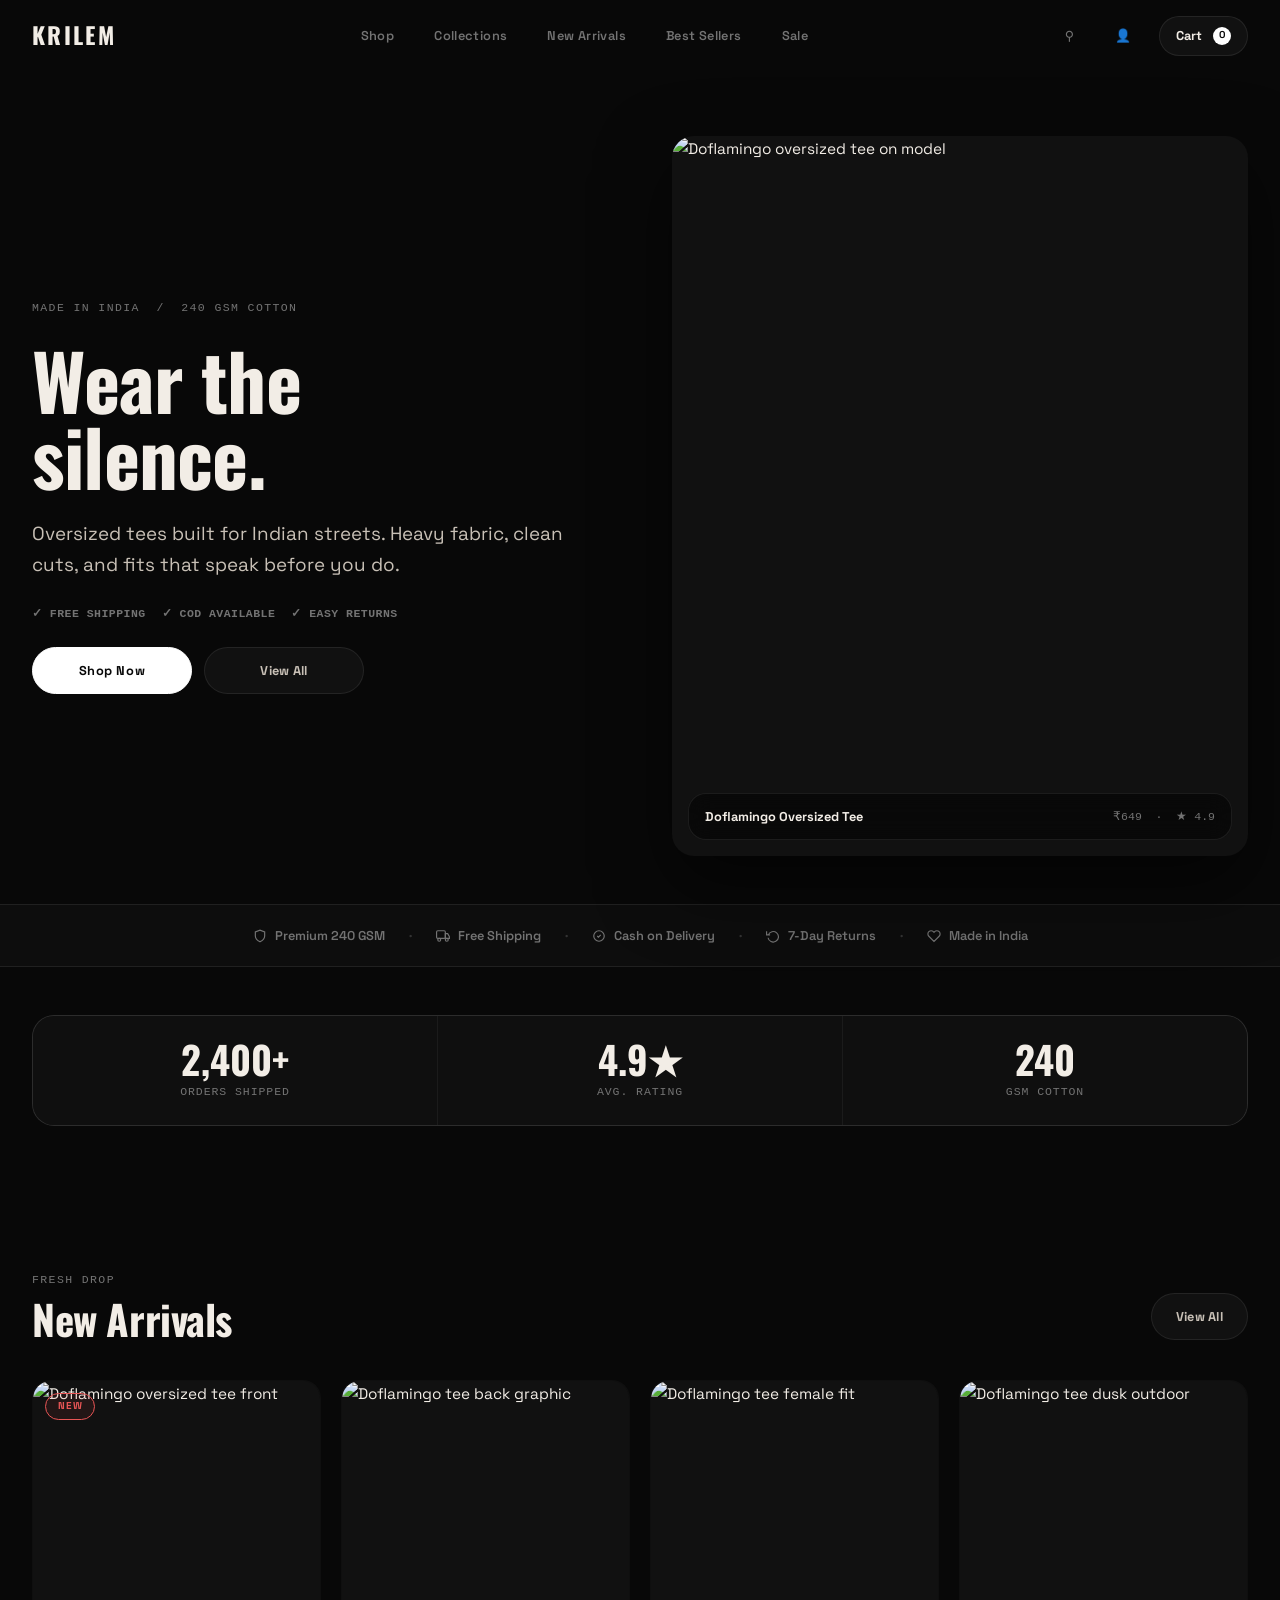
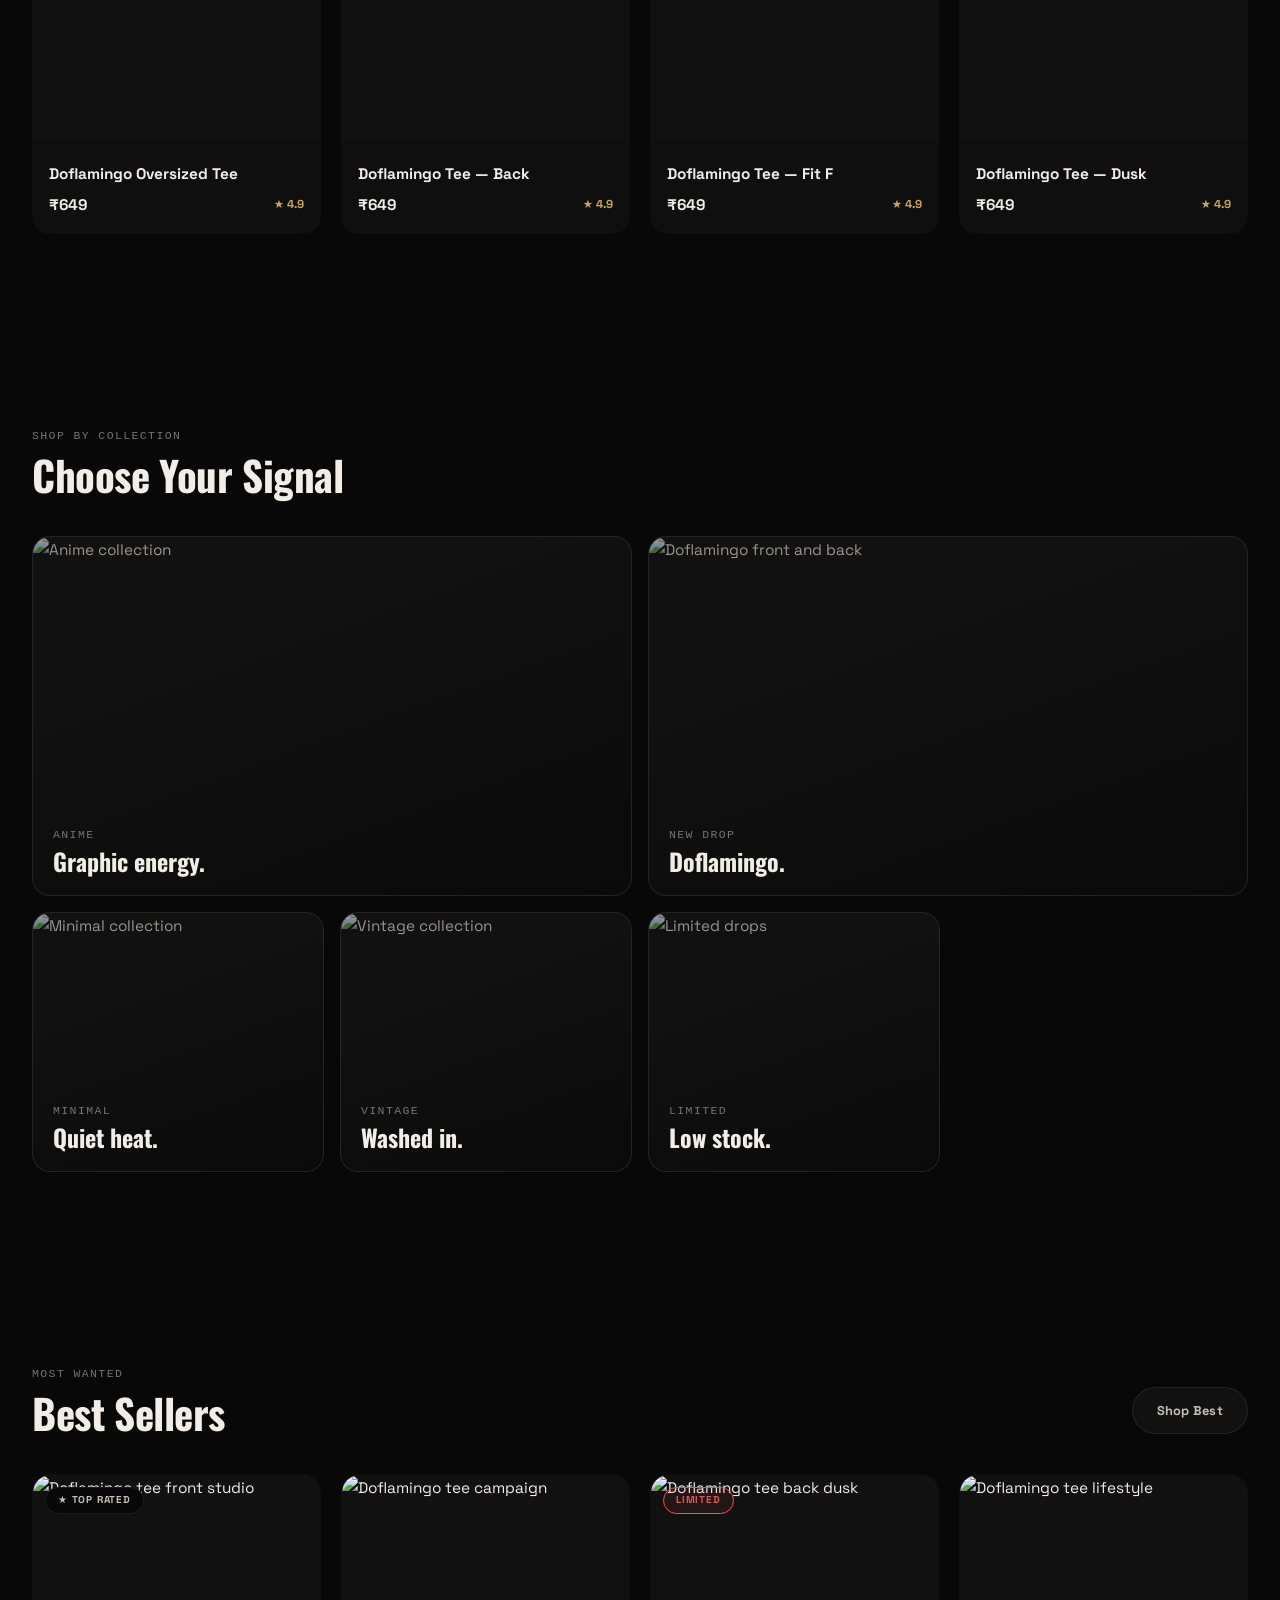
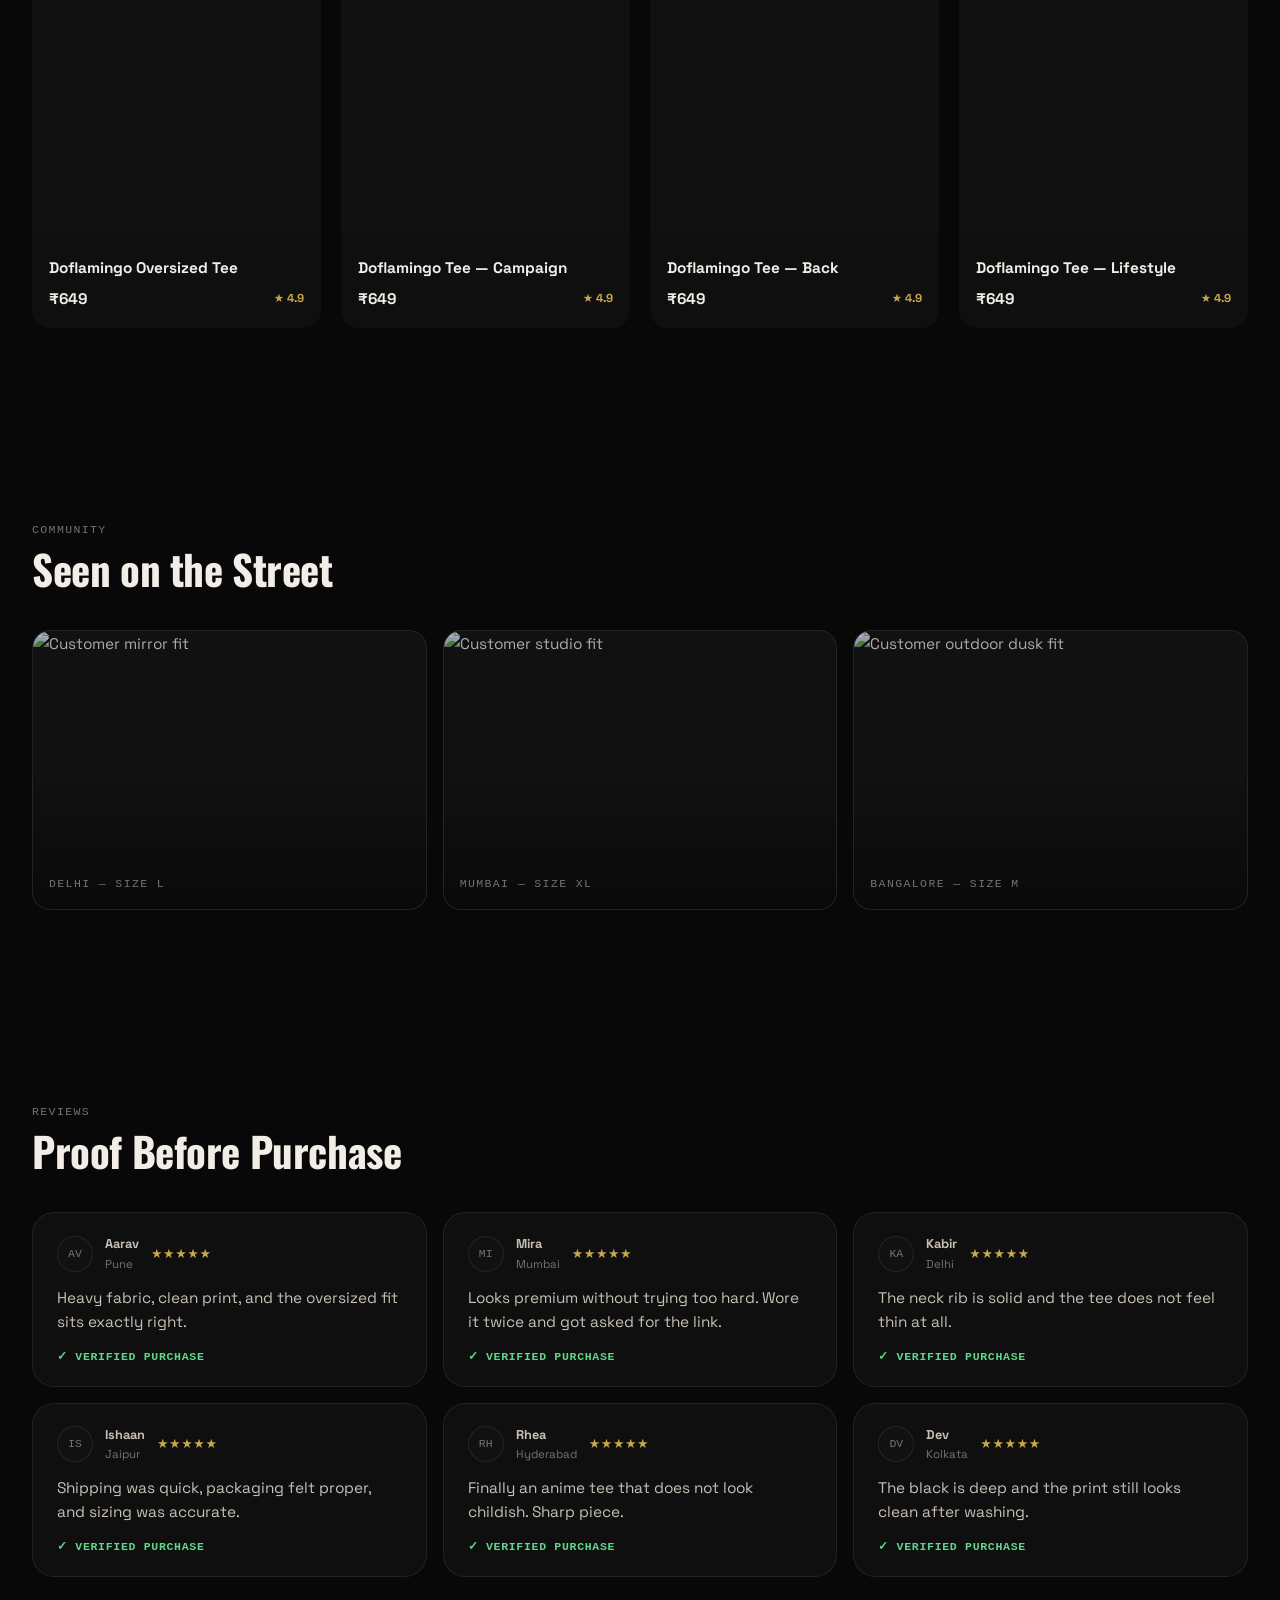
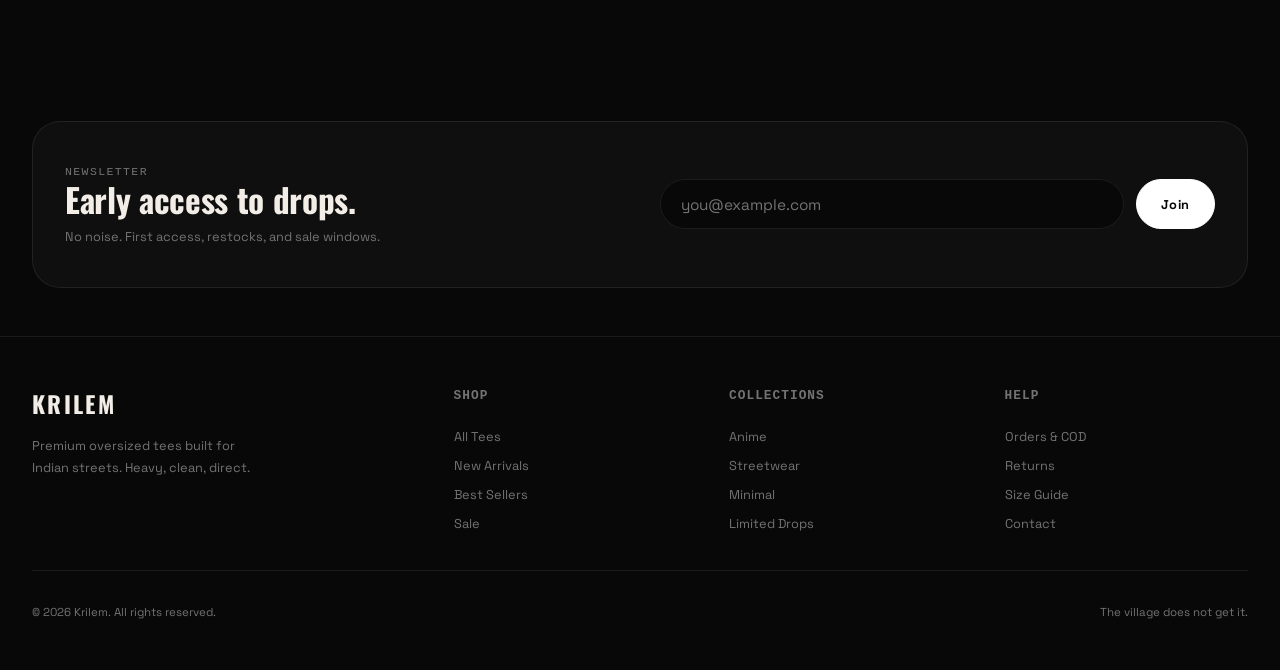
==== commit a8f93627: "fix: wire real ImgBB image URLs into product page, homepage, and shop page" ====
--- a/index.html
+++ b/index.html
@@ -16,11 +16,8 @@
 </head>
 <body>
   <a href="#main" class="sr-only">Skip to content</a>
-
-  <!-- SCROLL PROGRESS -->
   <div class="scroll-progress" aria-hidden="true"><span data-scroll-progress></span></div>
 
-  <!-- HEADER -->
   <header class="site-header" data-header>
     <div class="container nav-wrap">
       <a class="brand" href="./index.html" aria-label="Krilem home">Krilem</a>
@@ -34,9 +31,7 @@
       <div class="nav-actions">
         <a class="icon-link" href="./shop.html" aria-label="Search">&#9906;</a>
         <a class="icon-link" href="./account.html" aria-label="Account">&#128100;</a>
-        <button class="cart-button" type="button" data-open-cart aria-label="Open cart">
-          Cart&nbsp;<span class="cart-count" data-cart-count>0</span>
-        </button>
+        <button class="cart-button" type="button" data-open-cart aria-label="Open cart">Cart&nbsp;<span class="cart-count" data-cart-count>0</span></button>
       </div>
       <button class="menu-toggle" type="button" data-menu-toggle aria-expanded="false" aria-label="Open menu">Menu</button>
     </div>
@@ -65,14 +60,14 @@
             <span class="hero-trust-item">&#10003; Easy returns</span>
           </div>
           <div class="hero-actions">
-            <a class="btn btn-primary" href="./product/akatsuki-oversized-tee.html">Shop Now</a>
+            <a class="btn btn-primary" href="./product/doflamingo-oversized-tee.html">Shop Now</a>
             <a class="btn btn-secondary" href="./shop.html">View All</a>
           </div>
         </div>
-        <a class="hero-media reveal" href="./product/akatsuki-oversized-tee.html" aria-label="View Akatsuki oversized tee" style="transition-delay:80ms">
-          <img src="https://picsum.photos/seed/akatsuki-oversized-hero/900/1125" alt="Akatsuki oversized tee on a dark studio backdrop" width="900" height="1125" loading="eager">
+        <a class="hero-media reveal" href="./product/doflamingo-oversized-tee.html" aria-label="View Doflamingo oversized tee" style="transition-delay:80ms">
+          <img src="https://i.ibb.co/8DrJvd0W/front-on-model-2.png" alt="Doflamingo oversized tee on model" width="900" height="1125" loading="eager">
           <div class="hero-media-badge">
-            <strong>Akatsuki Oversized Tee</strong>
+            <strong>Doflamingo Oversized Tee</strong>
             <span>&#8377;649 &nbsp;&middot;&nbsp; &#9733; 4.9</span>
           </div>
         </a>
@@ -82,30 +77,15 @@
     <!-- TRUST BAR -->
     <div class="trust-bar">
       <div class="container trust-bar-inner">
-        <span class="trust-item">
-          <svg width="14" height="14" viewBox="0 0 24 24" fill="none" stroke="currentColor" stroke-width="2"><path d="M12 22s8-4 8-10V5l-8-3-8 3v7c0 6 8 10 8 10z"/></svg>
-          Premium 240 GSM
-        </span>
-        <span class="trust-divider">&middot;</span>
-        <span class="trust-item">
-          <svg width="14" height="14" viewBox="0 0 24 24" fill="none" stroke="currentColor" stroke-width="2"><rect x="1" y="3" width="15" height="13" rx="2"/><path d="M16 8h4l3 5v3h-7V8z"/><circle cx="5.5" cy="18.5" r="2.5"/><circle cx="18.5" cy="18.5" r="2.5"/></svg>
-          Free Shipping
-        </span>
-        <span class="trust-divider">&middot;</span>
-        <span class="trust-item">
-          <svg width="14" height="14" viewBox="0 0 24 24" fill="none" stroke="currentColor" stroke-width="2"><path d="M9 12l2 2 4-4"/><path d="M21 12c0 4.97-4.03 9-9 9S3 16.97 3 12 7.03 3 12 3s9 4.03 9 9z"/></svg>
-          Cash on Delivery
-        </span>
-        <span class="trust-divider">&middot;</span>
-        <span class="trust-item">
-          <svg width="14" height="14" viewBox="0 0 24 24" fill="none" stroke="currentColor" stroke-width="2"><polyline points="1 4 1 10 7 10"/><path d="M3.51 15a9 9 0 1 0 .49-4.95"/></svg>
-          7-Day Returns
-        </span>
-        <span class="trust-divider">&middot;</span>
-        <span class="trust-item">
-          <svg width="14" height="14" viewBox="0 0 24 24" fill="none" stroke="currentColor" stroke-width="2"><path d="M20.84 4.61a5.5 5.5 0 0 0-7.78 0L12 5.67l-1.06-1.06a5.5 5.5 0 0 0-7.78 7.78L12 21.23l8.84-8.84a5.5 5.5 0 0 0 0-7.78z"/></svg>
-          Made in India
-        </span>
+        <span class="trust-item"><svg width="14" height="14" viewBox="0 0 24 24" fill="none" stroke="currentColor" stroke-width="2"><path d="M12 22s8-4 8-10V5l-8-3-8 3v7c0 6 8 10 8 10z"/></svg>Premium 240 GSM</span>
+        <span class="trust-divider">&middot;</span>
+        <span class="trust-item"><svg width="14" height="14" viewBox="0 0 24 24" fill="none" stroke="currentColor" stroke-width="2"><rect x="1" y="3" width="15" height="13" rx="2"/><path d="M16 8h4l3 5v3h-7V8z"/><circle cx="5.5" cy="18.5" r="2.5"/><circle cx="18.5" cy="18.5" r="2.5"/></svg>Free Shipping</span>
+        <span class="trust-divider">&middot;</span>
+        <span class="trust-item"><svg width="14" height="14" viewBox="0 0 24 24" fill="none" stroke="currentColor" stroke-width="2"><path d="M9 12l2 2 4-4"/><path d="M21 12c0 4.97-4.03 9-9 9S3 16.97 3 12 7.03 3 12 3s9 4.03 9 9z"/></svg>Cash on Delivery</span>
+        <span class="trust-divider">&middot;</span>
+        <span class="trust-item"><svg width="14" height="14" viewBox="0 0 24 24" fill="none" stroke="currentColor" stroke-width="2"><polyline points="1 4 1 10 7 10"/><path d="M3.51 15a9 9 0 1 0 .49-4.95"/></svg>7-Day Returns</span>
+        <span class="trust-divider">&middot;</span>
+        <span class="trust-item"><svg width="14" height="14" viewBox="0 0 24 24" fill="none" stroke="currentColor" stroke-width="2"><path d="M20.84 4.61a5.5 5.5 0 0 0-7.78 0L12 5.67l-1.06-1.06a5.5 5.5 0 0 0-7.78 7.78L12 21.23l8.84-8.84a5.5 5.5 0 0 0 0-7.78z"/></svg>Made in India</span>
       </div>
     </div>
 
@@ -113,18 +93,9 @@
     <section class="section-tight">
       <div class="container">
         <div class="stats-strip reveal">
-          <div class="stat-item">
-            <span class="stat-number">2,400+</span>
-            <span class="stat-label">Orders shipped</span>
-          </div>
-          <div class="stat-item">
-            <span class="stat-number">4.9&#9733;</span>
-            <span class="stat-label">Avg. rating</span>
-          </div>
-          <div class="stat-item">
-            <span class="stat-number">240</span>
-            <span class="stat-label">GSM cotton</span>
-          </div>
+          <div class="stat-item"><span class="stat-number">2,400+</span><span class="stat-label">Orders shipped</span></div>
+          <div class="stat-item"><span class="stat-number">4.9&#9733;</span><span class="stat-label">Avg. rating</span></div>
+          <div class="stat-item"><span class="stat-number">240</span><span class="stat-label">GSM cotton</span></div>
         </div>
       </div>
     </section>
@@ -133,48 +104,45 @@
     <section class="section">
       <div class="container">
         <div class="section-head">
-          <div>
-            <p class="section-kicker">Fresh Drop</p>
-            <h2 class="section-title">New Arrivals</h2>
-          </div>
-          <a class="btn btn-secondary" href="./new-arrivals.html">View All</a>
+          <div><p class="section-kicker">Fresh Drop</p><h2 class="section-title">New Arrivals</h2></div>
+          <a class="btn btn-secondary" href="./shop.html">View All</a>
         </div>
         <div class="product-grid">
           <article class="product-card reveal">
-            <a class="product-card__media" href="./product/akatsuki-oversized-tee.html">
+            <a class="product-card__media" href="./product/doflamingo-oversized-tee.html">
               <span class="product-card__badge hot">New</span>
-              <img src="https://picsum.photos/seed/akatsuki-front/800/1000" alt="Akatsuki oversized tee front" width="800" height="1000" loading="lazy">
-            </a>
-            <div class="product-card__body">
-              <h3>Akatsuki Oversized Tee</h3>
+              <img src="https://i.ibb.co/kt1984Q/front-main.png" alt="Doflamingo oversized tee front" width="800" height="1000" loading="lazy">
+            </a>
+            <div class="product-card__body">
+              <h3>Doflamingo Oversized Tee</h3>
               <div class="product-meta"><span class="product-price">&#8377;649</span><span class="rating">&#9733; 4.9</span></div>
             </div>
           </article>
           <article class="product-card reveal" style="transition-delay:60ms">
-            <a class="product-card__media" href="./collections/streetwear.html">
-              <img src="https://picsum.photos/seed/noir-graffiti-tee/800/1000" alt="Noir graffiti oversized tee" width="800" height="1000" loading="lazy">
-            </a>
-            <div class="product-card__body">
-              <h3>Noir Graffiti Tee</h3>
-              <div class="product-meta"><span class="product-price">&#8377;699</span><span class="rating">&#9733; 4.8</span></div>
+            <a class="product-card__media" href="./product/doflamingo-oversized-tee.html">
+              <img src="https://i.ibb.co/B2f84rzB/back-on-model-2.png" alt="Doflamingo tee back graphic" width="800" height="1000" loading="lazy">
+            </a>
+            <div class="product-card__body">
+              <h3>Doflamingo Tee &mdash; Back</h3>
+              <div class="product-meta"><span class="product-price">&#8377;649</span><span class="rating">&#9733; 4.9</span></div>
             </div>
           </article>
           <article class="product-card reveal" style="transition-delay:120ms">
-            <a class="product-card__media" href="./collections/minimal.html">
-              <img src="https://picsum.photos/seed/minimal-core-tee/800/1000" alt="Minimal core oversized tee" width="800" height="1000" loading="lazy">
-            </a>
-            <div class="product-card__body">
-              <h3>Minimal Core Tee</h3>
-              <div class="product-meta"><span class="product-price">&#8377;599</span><span class="rating">&#9733; 4.7</span></div>
+            <a class="product-card__media" href="./product/doflamingo-oversized-tee.html">
+              <img src="https://i.ibb.co/trkYV79/front-on-model-3.png" alt="Doflamingo tee female fit" width="800" height="1000" loading="lazy">
+            </a>
+            <div class="product-card__body">
+              <h3>Doflamingo Tee &mdash; Fit F</h3>
+              <div class="product-meta"><span class="product-price">&#8377;649</span><span class="rating">&#9733; 4.9</span></div>
             </div>
           </article>
           <article class="product-card reveal" style="transition-delay:180ms">
-            <a class="product-card__media" href="./collections/vintage.html">
-              <img src="https://picsum.photos/seed/vintage-wash-tee/800/1000" alt="Vintage wash oversized tee" width="800" height="1000" loading="lazy">
-            </a>
-            <div class="product-card__body">
-              <h3>Vintage Wash Tee</h3>
-              <div class="product-meta"><span class="product-price">&#8377;749</span><span class="rating">&#9733; 4.8</span></div>
+            <a class="product-card__media" href="./product/doflamingo-oversized-tee.html">
+              <img src="https://i.ibb.co/Gf9XcfLn/front-on-model-6.png" alt="Doflamingo tee dusk outdoor" width="800" height="1000" loading="lazy">
+            </a>
+            <div class="product-card__body">
+              <h3>Doflamingo Tee &mdash; Dusk</h3>
+              <div class="product-meta"><span class="product-price">&#8377;649</span><span class="rating">&#9733; 4.9</span></div>
             </div>
           </article>
         </div>
@@ -184,20 +152,15 @@
     <!-- COLLECTIONS BENTO -->
     <section class="section">
       <div class="container">
-        <div class="section-head">
-          <div>
-            <p class="section-kicker">Shop By Collection</p>
-            <h2 class="section-title">Choose Your Signal</h2>
-          </div>
-        </div>
+        <div class="section-head"><div><p class="section-kicker">Shop By Collection</p><h2 class="section-title">Choose Your Signal</h2></div></div>
         <div class="bento-grid">
           <a class="bento-card bento-large reveal" href="./collections/anime.html">
-            <img src="https://picsum.photos/seed/anime-streetwear-card/900/700" alt="Anime collection" width="900" height="700" loading="lazy">
+            <img src="https://i.ibb.co/r2T0nJG5/back-main.png" alt="Anime collection" width="900" height="700" loading="lazy">
             <div class="bento-card__content"><p class="label">Anime</p><h3>Graphic energy.</h3></div>
           </a>
-          <a class="bento-card bento-large reveal" href="./collections/streetwear.html" style="transition-delay:60ms">
-            <img src="https://picsum.photos/seed/streetwear-card/900/700" alt="Streetwear collection" width="900" height="700" loading="lazy">
-            <div class="bento-card__content"><p class="label">Streetwear</p><h3>Daily rotation.</h3></div>
+          <a class="bento-card bento-large reveal" href="./product/doflamingo-oversized-tee.html" style="transition-delay:60ms">
+            <img src="https://i.ibb.co/QjvkYvCT/front-and-back-on-model.png" alt="Doflamingo front and back" width="900" height="700" loading="lazy">
+            <div class="bento-card__content"><p class="label">New Drop</p><h3>Doflamingo.</h3></div>
           </a>
           <a class="bento-card reveal" href="./collections/minimal.html" style="transition-delay:120ms">
             <img src="https://picsum.photos/seed/minimal-card/600/600" alt="Minimal collection" width="600" height="600" loading="lazy">
@@ -218,15 +181,12 @@
     <!-- BEST SELLERS -->
     <section class="section">
       <div class="container">
-        <div class="section-head">
-          <div><p class="section-kicker">Most Wanted</p><h2 class="section-title">Best Sellers</h2></div>
-          <a class="btn btn-secondary" href="./best-sellers.html">Shop Best</a>
-        </div>
+        <div class="section-head"><div><p class="section-kicker">Most Wanted</p><h2 class="section-title">Best Sellers</h2></div><a class="btn btn-secondary" href="./shop.html">Shop Best</a></div>
         <div class="product-grid">
-          <article class="product-card reveal"><a class="product-card__media" href="./product/akatsuki-oversized-tee.html"><span class="product-card__badge">&#9733; Top Rated</span><img src="https://picsum.photos/seed/akatsuki-back/800/1000" alt="Akatsuki tee" width="800" height="1000" loading="lazy"></a><div class="product-card__body"><h3>Akatsuki Oversized Tee</h3><div class="product-meta"><span class="product-price">&#8377;649</span><span class="rating">&#9733; 4.9</span></div></div></article>
-          <article class="product-card reveal" style="transition-delay:60ms"><a class="product-card__media" href="./collections/anime.html"><img src="https://picsum.photos/seed/shinobi-shadow-tee/800/1000" alt="Shinobi shadow tee" width="800" height="1000" loading="lazy"></a><div class="product-card__body"><h3>Shinobi Shadow Tee</h3><div class="product-meta"><span class="product-price">&#8377;679</span><span class="rating">&#9733; 4.8</span></div></div></article>
-          <article class="product-card reveal" style="transition-delay:120ms"><a class="product-card__media" href="./collections/limited-drops.html"><span class="product-card__badge hot">Limited</span><img src="https://picsum.photos/seed/limited-night-tee/800/1000" alt="Limited night tee" width="800" height="1000" loading="lazy"></a><div class="product-card__body"><h3>Limited Night Tee</h3><div class="product-meta"><span class="product-price">&#8377;799</span><span class="rating">&#9733; 4.9</span></div></div></article>
-          <article class="product-card reveal" style="transition-delay:180ms"><a class="product-card__media" href="./collections/streetwear.html"><img src="https://picsum.photos/seed/metro-black-tee/800/1000" alt="Metro black tee" width="800" height="1000" loading="lazy"></a><div class="product-card__body"><h3>Metro Black Tee</h3><div class="product-meta"><span class="product-price">&#8377;699</span><span class="rating">&#9733; 4.7</span></div></div></article>
+          <article class="product-card reveal"><a class="product-card__media" href="./product/doflamingo-oversized-tee.html"><span class="product-card__badge">&#9733; Top Rated</span><img src="https://i.ibb.co/8DrJvd0W/front-on-model-2.png" alt="Doflamingo tee front studio" width="800" height="1000" loading="lazy"></a><div class="product-card__body"><h3>Doflamingo Oversized Tee</h3><div class="product-meta"><span class="product-price">&#8377;649</span><span class="rating">&#9733; 4.9</span></div></div></article>
+          <article class="product-card reveal" style="transition-delay:60ms"><a class="product-card__media" href="./product/doflamingo-oversized-tee.html"><img src="https://i.ibb.co/pj5W28Sg/front-on-model-5.png" alt="Doflamingo tee campaign" width="800" height="1000" loading="lazy"></a><div class="product-card__body"><h3>Doflamingo Tee &mdash; Campaign</h3><div class="product-meta"><span class="product-price">&#8377;649</span><span class="rating">&#9733; 4.9</span></div></div></article>
+          <article class="product-card reveal" style="transition-delay:120ms"><a class="product-card__media" href="./product/doflamingo-oversized-tee.html"><span class="product-card__badge hot">Limited</span><img src="https://i.ibb.co/cc9mP4Gw/back-on-model-3.png" alt="Doflamingo tee back dusk" width="800" height="1000" loading="lazy"></a><div class="product-card__body"><h3>Doflamingo Tee &mdash; Back</h3><div class="product-meta"><span class="product-price">&#8377;649</span><span class="rating">&#9733; 4.9</span></div></div></article>
+          <article class="product-card reveal" style="transition-delay:180ms"><a class="product-card__media" href="./product/doflamingo-oversized-tee.html"><img src="https://i.ibb.co/zhgF9rgh/front-on-model-4.png" alt="Doflamingo tee lifestyle" width="800" height="1000" loading="lazy"></a><div class="product-card__body"><h3>Doflamingo Tee &mdash; Lifestyle</h3><div class="product-meta"><span class="product-price">&#8377;649</span><span class="rating">&#9733; 4.9</span></div></div></article>
         </div>
       </div>
     </section>
@@ -236,9 +196,9 @@
       <div class="container">
         <div class="section-head"><div><p class="section-kicker">Community</p><h2 class="section-title">Seen on the Street</h2></div></div>
         <div class="community-grid">
-          <article class="fit-card reveal"><img src="https://picsum.photos/seed/community-fit-delhi/700/900" alt="Customer in Delhi" width="700" height="900" loading="lazy"><div class="fit-card__content"><p class="label">Delhi &mdash; Size L</p></div></article>
-          <article class="fit-card reveal" style="transition-delay:60ms"><img src="https://picsum.photos/seed/community-fit-mumbai/700/900" alt="Customer in Mumbai" width="700" height="900" loading="lazy"><div class="fit-card__content"><p class="label">Mumbai &mdash; Size XL</p></div></article>
-          <article class="fit-card reveal" style="transition-delay:120ms"><img src="https://picsum.photos/seed/community-fit-bangalore/700/900" alt="Customer in Bangalore" width="700" height="900" loading="lazy"><div class="fit-card__content"><p class="label">Bangalore &mdash; Size M</p></div></article>
+          <article class="fit-card reveal"><img src="https://i.ibb.co/zhgF9rgh/front-on-model-4.png" alt="Customer mirror fit" width="700" height="900" loading="lazy"><div class="fit-card__content"><p class="label">Delhi &mdash; Size L</p></div></article>
+          <article class="fit-card reveal" style="transition-delay:60ms"><img src="https://i.ibb.co/Mkz1KfY7/front-on-model-1.png" alt="Customer studio fit" width="700" height="900" loading="lazy"><div class="fit-card__content"><p class="label">Mumbai &mdash; Size XL</p></div></article>
+          <article class="fit-card reveal" style="transition-delay:120ms"><img src="https://i.ibb.co/Gf9XcfLn/front-on-model-6.png" alt="Customer outdoor dusk fit" width="700" height="900" loading="lazy"><div class="fit-card__content"><p class="label">Bangalore &mdash; Size M</p></div></article>
         </div>
       </div>
     </section>
@@ -248,36 +208,12 @@
       <div class="container">
         <div class="section-head"><div><p class="section-kicker">Reviews</p><h2 class="section-title">Proof Before Purchase</h2></div></div>
         <div class="review-grid">
-          <article class="review-card reveal">
-            <div class="review-header"><div class="review-avatar">AV</div><div><p class="review-name">Aarav</p><p class="review-location">Pune</p></div><span class="review-stars">&#9733;&#9733;&#9733;&#9733;&#9733;</span></div>
-            <p class="review-text">Heavy fabric, clean print, and the oversized fit sits exactly right.</p>
-            <p class="review-verified">&#10003; Verified purchase</p>
-          </article>
-          <article class="review-card reveal" style="transition-delay:60ms">
-            <div class="review-header"><div class="review-avatar">MI</div><div><p class="review-name">Mira</p><p class="review-location">Mumbai</p></div><span class="review-stars">&#9733;&#9733;&#9733;&#9733;&#9733;</span></div>
-            <p class="review-text">Looks premium without trying too hard. Wore it twice and got asked for the link.</p>
-            <p class="review-verified">&#10003; Verified purchase</p>
-          </article>
-          <article class="review-card reveal" style="transition-delay:120ms">
-            <div class="review-header"><div class="review-avatar">KA</div><div><p class="review-name">Kabir</p><p class="review-location">Delhi</p></div><span class="review-stars">&#9733;&#9733;&#9733;&#9733;&#9733;</span></div>
-            <p class="review-text">The neck rib is solid and the tee does not feel thin at all.</p>
-            <p class="review-verified">&#10003; Verified purchase</p>
-          </article>
-          <article class="review-card reveal">
-            <div class="review-header"><div class="review-avatar">IS</div><div><p class="review-name">Ishaan</p><p class="review-location">Jaipur</p></div><span class="review-stars">&#9733;&#9733;&#9733;&#9733;&#9733;</span></div>
-            <p class="review-text">Shipping was quick, packaging felt proper, and sizing was accurate.</p>
-            <p class="review-verified">&#10003; Verified purchase</p>
-          </article>
-          <article class="review-card reveal" style="transition-delay:60ms">
-            <div class="review-header"><div class="review-avatar">RH</div><div><p class="review-name">Rhea</p><p class="review-location">Hyderabad</p></div><span class="review-stars">&#9733;&#9733;&#9733;&#9733;&#9733;</span></div>
-            <p class="review-text">Finally an anime tee that does not look childish. Sharp piece.</p>
-            <p class="review-verified">&#10003; Verified purchase</p>
-          </article>
-          <article class="review-card reveal" style="transition-delay:120ms">
-            <div class="review-header"><div class="review-avatar">DV</div><div><p class="review-name">Dev</p><p class="review-location">Kolkata</p></div><span class="review-stars">&#9733;&#9733;&#9733;&#9733;&#9733;</span></div>
-            <p class="review-text">The black is deep and the print still looks clean after washing.</p>
-            <p class="review-verified">&#10003; Verified purchase</p>
-          </article>
+          <article class="review-card reveal"><div class="review-header"><div class="review-avatar">AV</div><div><p class="review-name">Aarav</p><p class="review-location">Pune</p></div><span class="review-stars">&#9733;&#9733;&#9733;&#9733;&#9733;</span></div><p class="review-text">Heavy fabric, clean print, and the oversized fit sits exactly right.</p><p class="review-verified">&#10003; Verified purchase</p></article>
+          <article class="review-card reveal" style="transition-delay:60ms"><div class="review-header"><div class="review-avatar">MI</div><div><p class="review-name">Mira</p><p class="review-location">Mumbai</p></div><span class="review-stars">&#9733;&#9733;&#9733;&#9733;&#9733;</span></div><p class="review-text">Looks premium without trying too hard. Wore it twice and got asked for the link.</p><p class="review-verified">&#10003; Verified purchase</p></article>
+          <article class="review-card reveal" style="transition-delay:120ms"><div class="review-header"><div class="review-avatar">KA</div><div><p class="review-name">Kabir</p><p class="review-location">Delhi</p></div><span class="review-stars">&#9733;&#9733;&#9733;&#9733;&#9733;</span></div><p class="review-text">The neck rib is solid and the tee does not feel thin at all.</p><p class="review-verified">&#10003; Verified purchase</p></article>
+          <article class="review-card reveal"><div class="review-header"><div class="review-avatar">IS</div><div><p class="review-name">Ishaan</p><p class="review-location">Jaipur</p></div><span class="review-stars">&#9733;&#9733;&#9733;&#9733;&#9733;</span></div><p class="review-text">Shipping was quick, packaging felt proper, and sizing was accurate.</p><p class="review-verified">&#10003; Verified purchase</p></article>
+          <article class="review-card reveal" style="transition-delay:60ms"><div class="review-header"><div class="review-avatar">RH</div><div><p class="review-name">Rhea</p><p class="review-location">Hyderabad</p></div><span class="review-stars">&#9733;&#9733;&#9733;&#9733;&#9733;</span></div><p class="review-text">Finally an anime tee that does not look childish. Sharp piece.</p><p class="review-verified">&#10003; Verified purchase</p></article>
+          <article class="review-card reveal" style="transition-delay:120ms"><div class="review-header"><div class="review-avatar">DV</div><div><p class="review-name">Dev</p><p class="review-location">Kolkata</p></div><span class="review-stars">&#9733;&#9733;&#9733;&#9733;&#9733;</span></div><p class="review-text">The black is deep and the print still looks clean after washing.</p><p class="review-verified">&#10003; Verified purchase</p></article>
         </div>
       </div>
     </section>
@@ -305,56 +241,24 @@
 
   </main>
 
-  <!-- CART DRAWER -->
   <aside class="cart-drawer" data-cart-drawer aria-label="Cart">
     <div class="cart-backdrop" data-cart-backdrop></div>
     <div class="drawer-panel">
-      <div class="drawer-head">
-        <h2>Your Cart</h2>
-        <button class="drawer-close" type="button" data-close-cart aria-label="Close cart">&#10005;</button>
-      </div>
+      <div class="drawer-head"><h2>Your Cart</h2><button class="drawer-close" type="button" data-close-cart aria-label="Close cart">&#10005;</button></div>
       <div class="cart-items" data-cart-items></div>
-      <div class="drawer-foot">
-        <div class="subtotal grand-total"><span>Subtotal</span><span data-cart-total>&#8377;0</span></div>
-        <a class="btn btn-primary" href="./cart.html">Checkout &rarr;</a>
-      </div>
+      <div class="drawer-foot"><div class="subtotal grand-total"><span>Subtotal</span><span data-cart-total>&#8377;0</span></div><a class="btn btn-primary" href="./cart.html">Checkout &rarr;</a></div>
     </div>
   </aside>
 
-  <!-- FOOTER -->
   <footer class="site-footer">
     <div class="container">
       <div class="footer-grid">
-        <div class="footer-brand">
-          <a class="brand" href="./index.html">Krilem</a>
-          <p>Premium oversized tees built for Indian streets. Heavy, clean, direct.</p>
-        </div>
-        <div class="footer-col">
-          <h4>Shop</h4>
-          <a href="./shop.html">All Tees</a>
-          <a href="./new-arrivals.html">New Arrivals</a>
-          <a href="./best-sellers.html">Best Sellers</a>
-          <a href="./sale.html">Sale</a>
-        </div>
-        <div class="footer-col">
-          <h4>Collections</h4>
-          <a href="./collections/anime.html">Anime</a>
-          <a href="./collections/streetwear.html">Streetwear</a>
-          <a href="./collections/minimal.html">Minimal</a>
-          <a href="./collections/limited-drops.html">Limited Drops</a>
-        </div>
-        <div class="footer-col">
-          <h4>Help</h4>
-          <a href="./cart.html">Orders &amp; COD</a>
-          <a href="#">Returns</a>
-          <a href="#">Size Guide</a>
-          <a href="#">Contact</a>
-        </div>
-      </div>
-      <div class="footer-bottom">
-        <span>&copy; 2026 Krilem. All rights reserved.</span>
-        <span>The village does not get it.</span>
-      </div>
+        <div class="footer-brand"><a class="brand" href="./index.html">Krilem</a><p>Premium oversized tees built for Indian streets. Heavy, clean, direct.</p></div>
+        <div class="footer-col"><h4>Shop</h4><a href="./shop.html">All Tees</a><a href="./new-arrivals.html">New Arrivals</a><a href="./best-sellers.html">Best Sellers</a><a href="./sale.html">Sale</a></div>
+        <div class="footer-col"><h4>Collections</h4><a href="./collections/anime.html">Anime</a><a href="./collections/streetwear.html">Streetwear</a><a href="./collections/minimal.html">Minimal</a><a href="./collections/limited-drops.html">Limited Drops</a></div>
+        <div class="footer-col"><h4>Help</h4><a href="./cart.html">Orders &amp; COD</a><a href="#">Returns</a><a href="#">Size Guide</a><a href="#">Contact</a></div>
+      </div>
+      <div class="footer-bottom"><span>&copy; 2026 Krilem. All rights reserved.</span><span>The village does not get it.</span></div>
     </div>
   </footer>
 
@@ -364,15 +268,10 @@
   <script>
     const nlForm = document.querySelector('[data-newsletter-form]');
     const nlSuccess = document.querySelector('[data-newsletter-success]');
-    const NL_ENDPOINT = '';
     nlForm?.addEventListener('submit', async (e) => {
       e.preventDefault();
-      const email = nlForm.querySelector('input').value.trim();
-      try {
-        if (NL_ENDPOINT) await fetch(NL_ENDPOINT, { method: 'POST', headers: {'Content-Type':'application/json'}, body: JSON.stringify({ email }) });
-        nlForm.style.display = 'none';
-        if (nlSuccess) nlSuccess.style.display = '';
-      } catch (_) { alert('Could not subscribe. Try again.'); }
+      nlForm.style.display = 'none';
+      if (nlSuccess) nlSuccess.style.display = '';
     });
   </script>
 </body>
